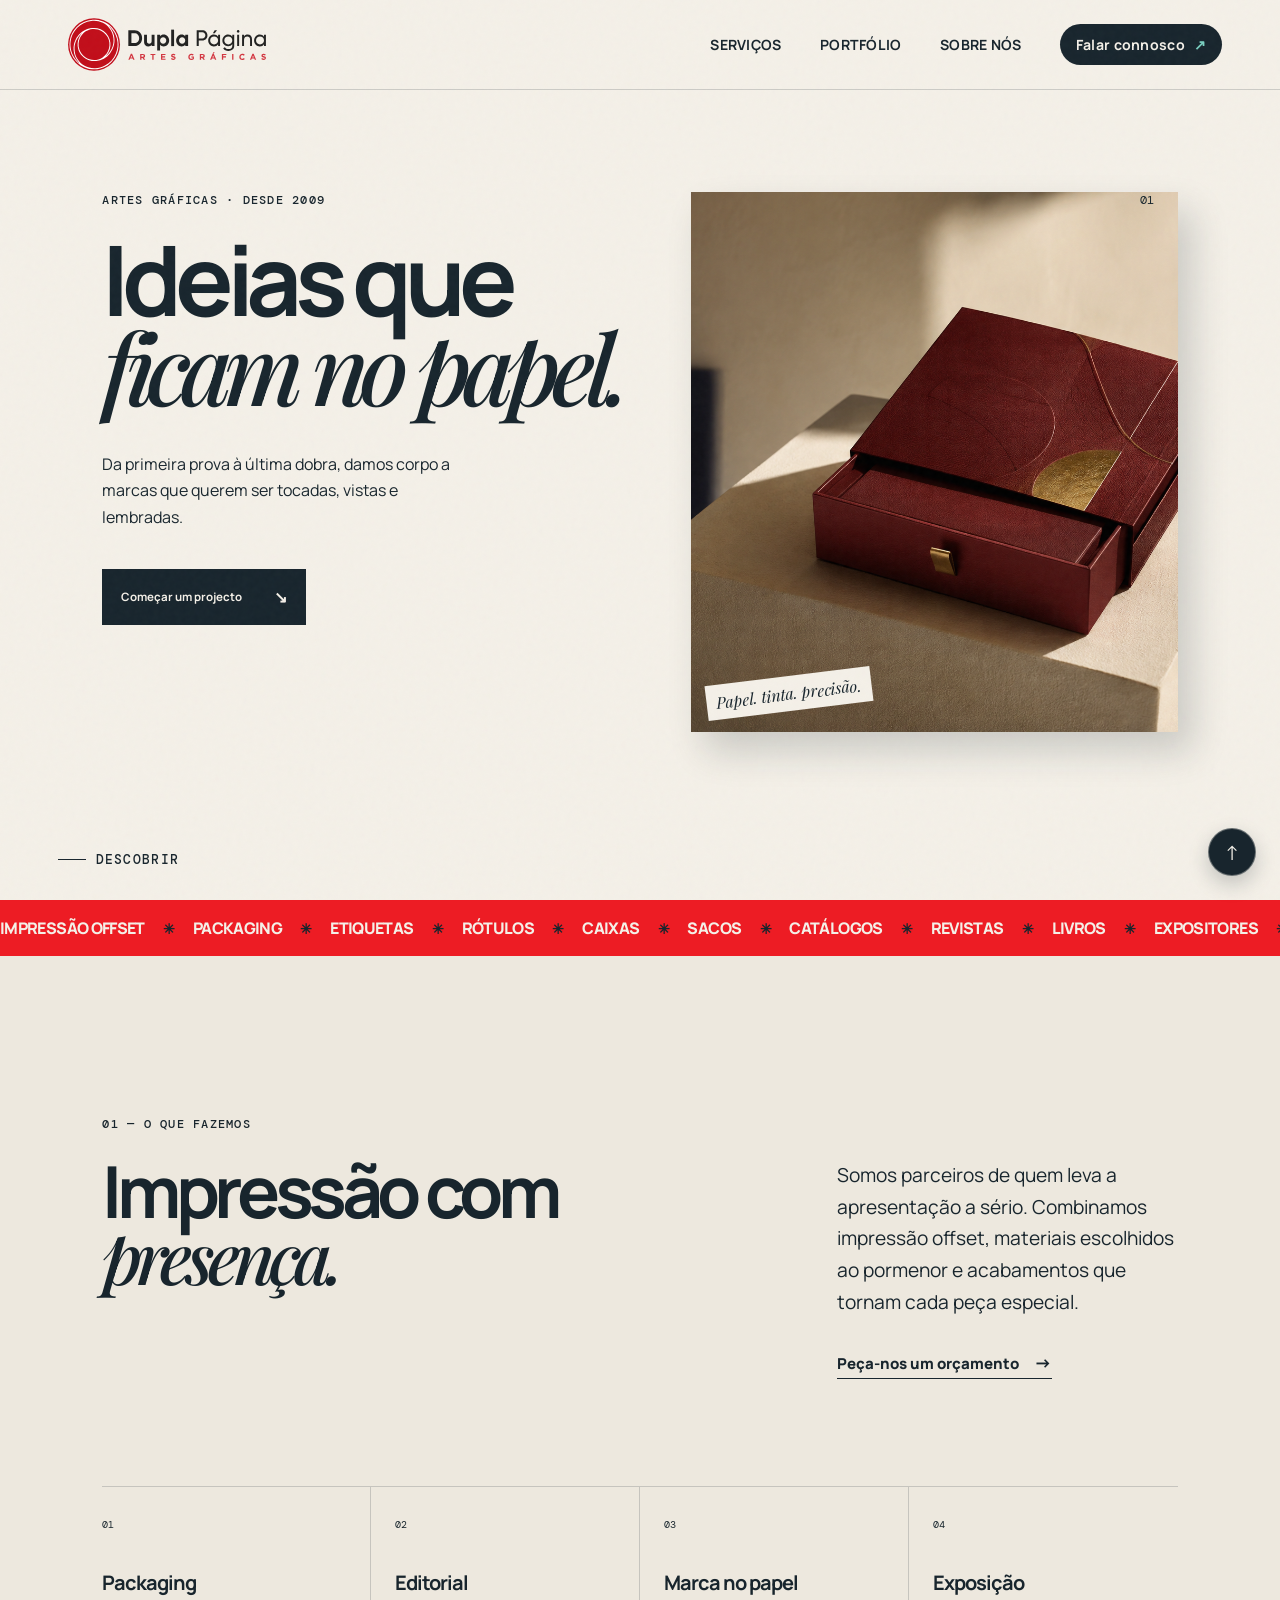
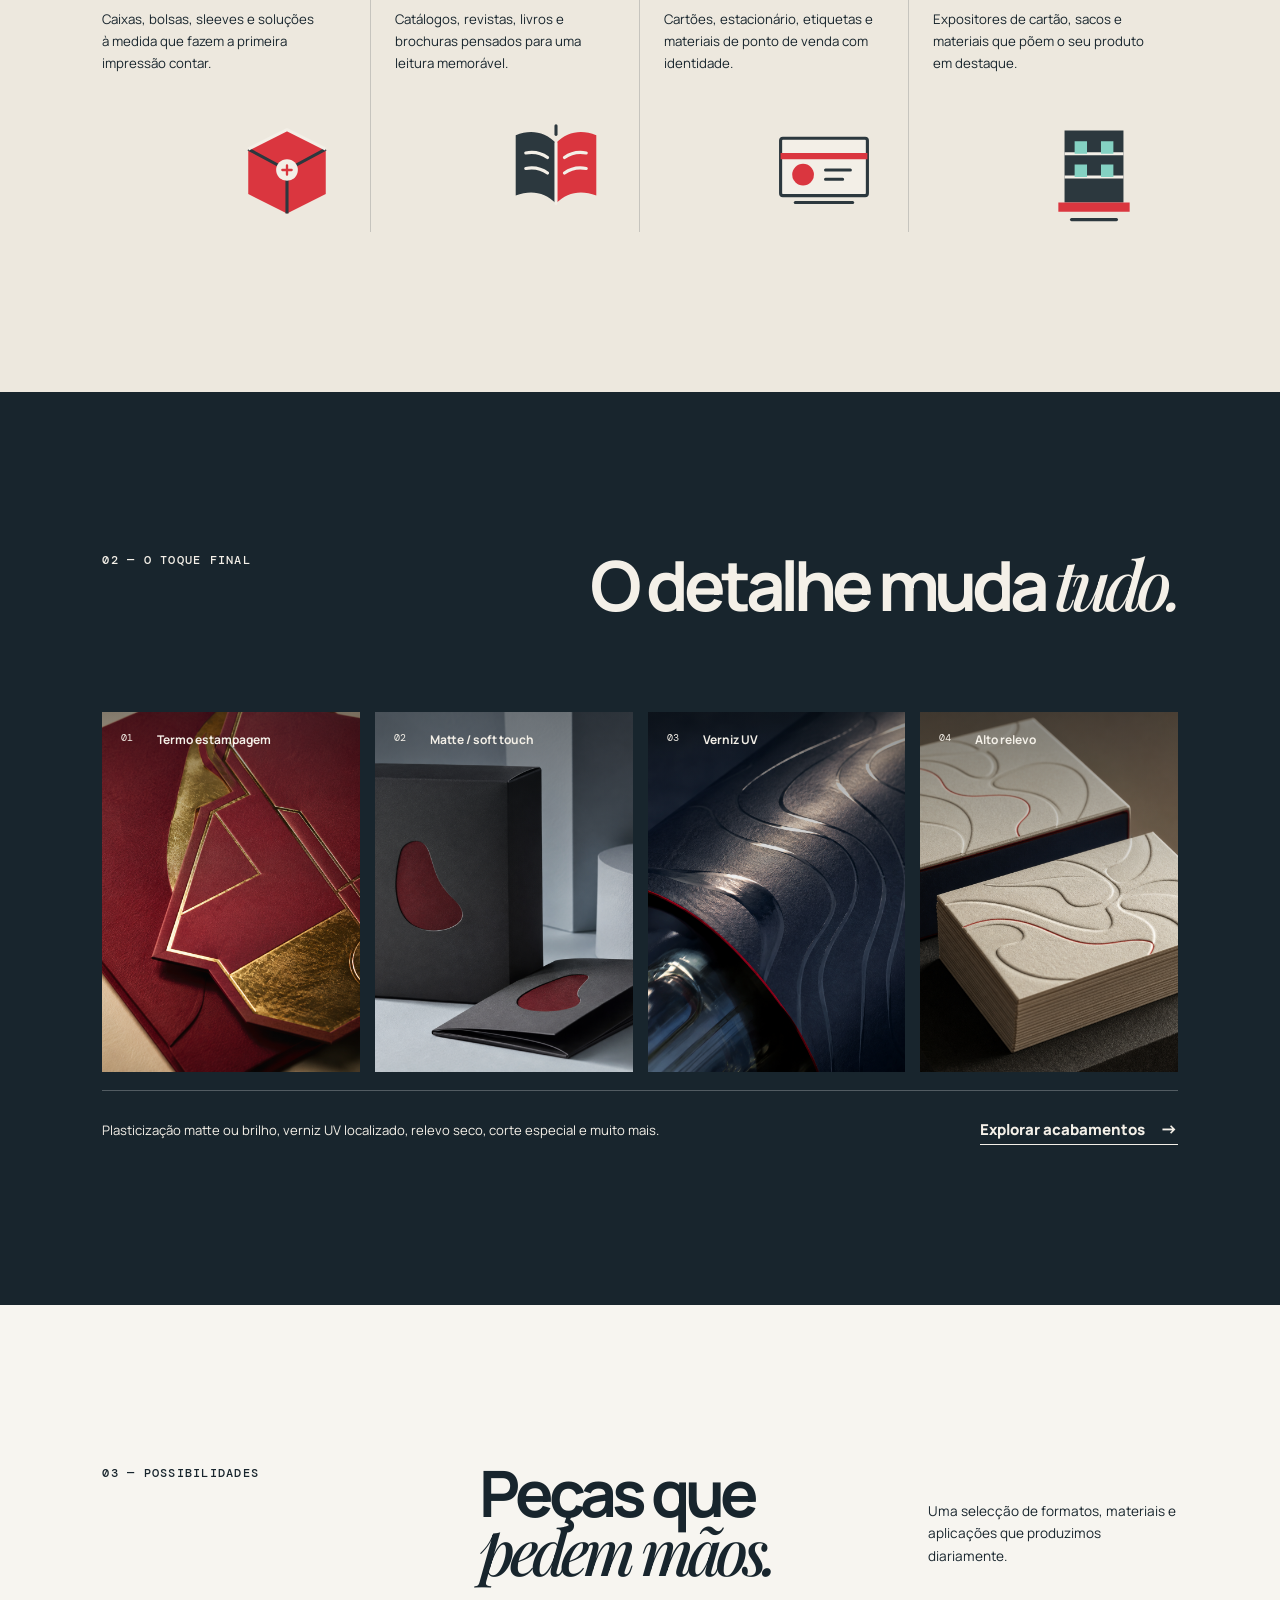
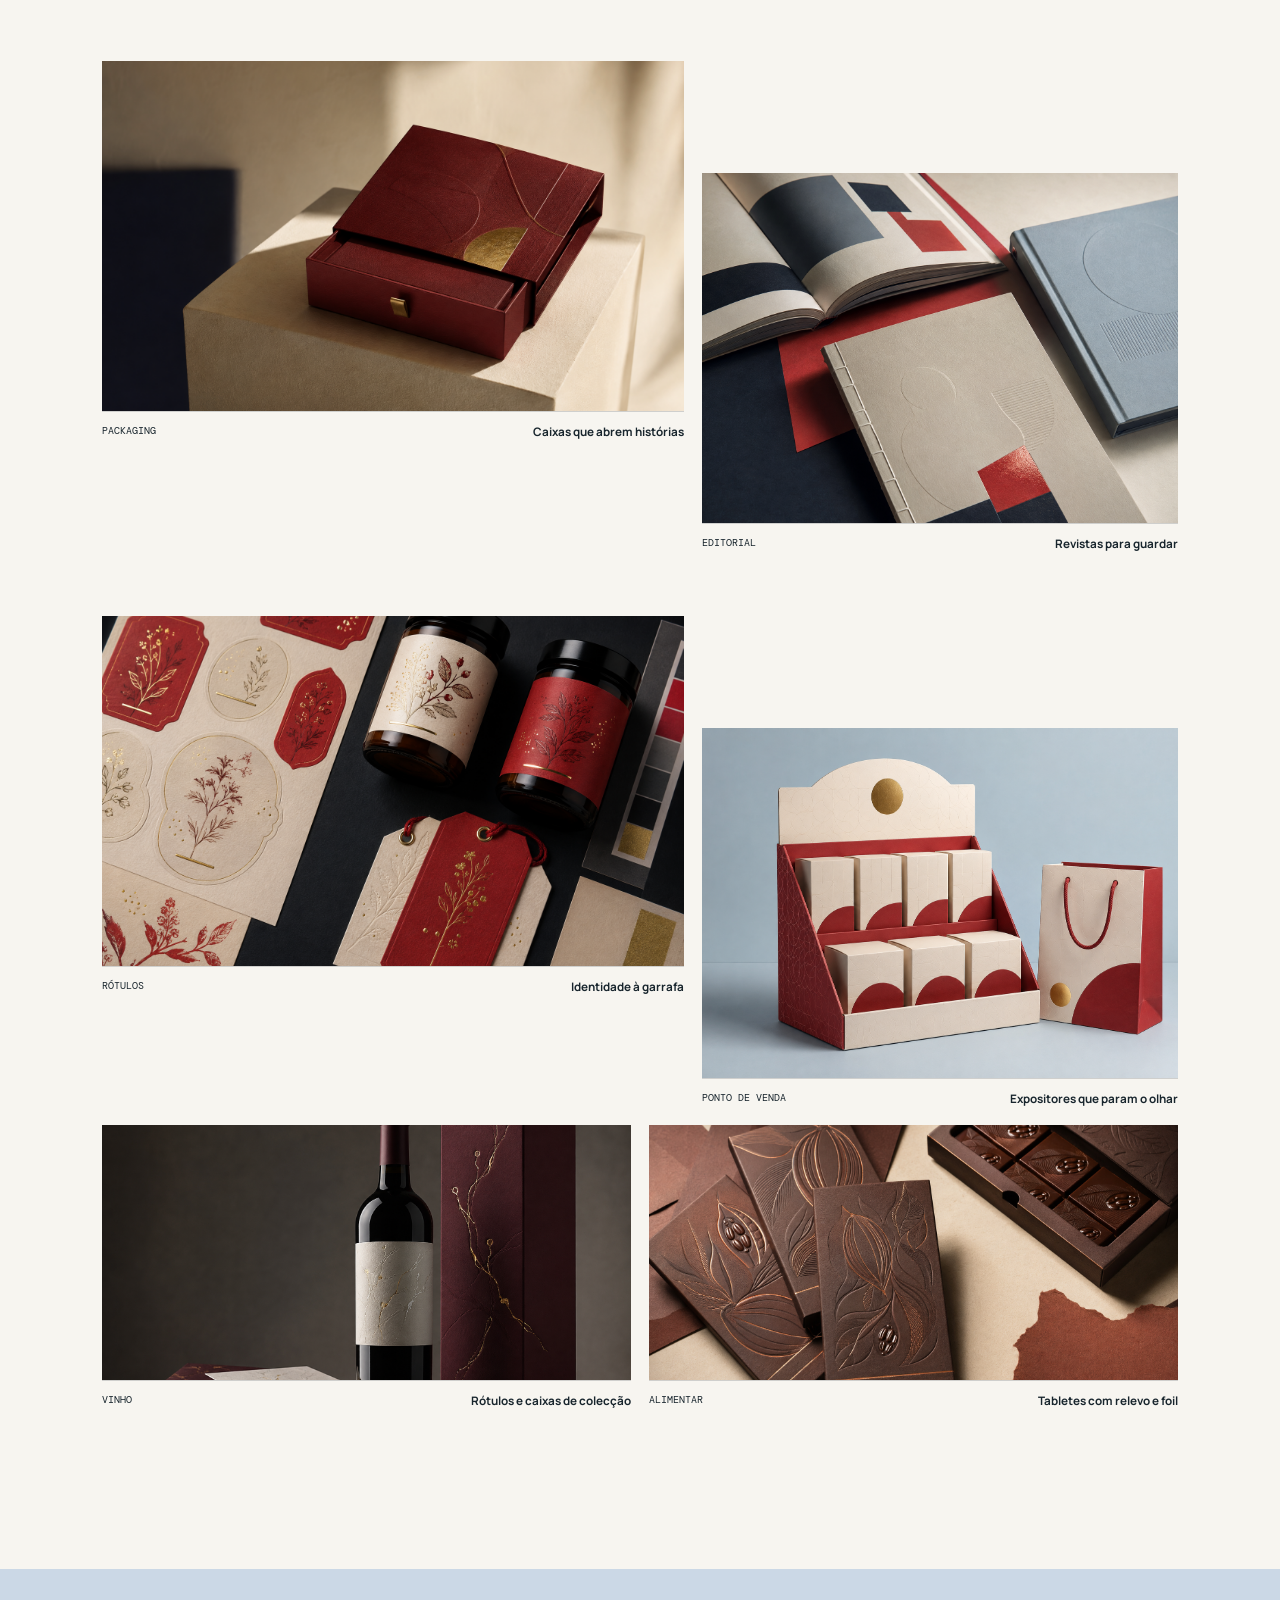
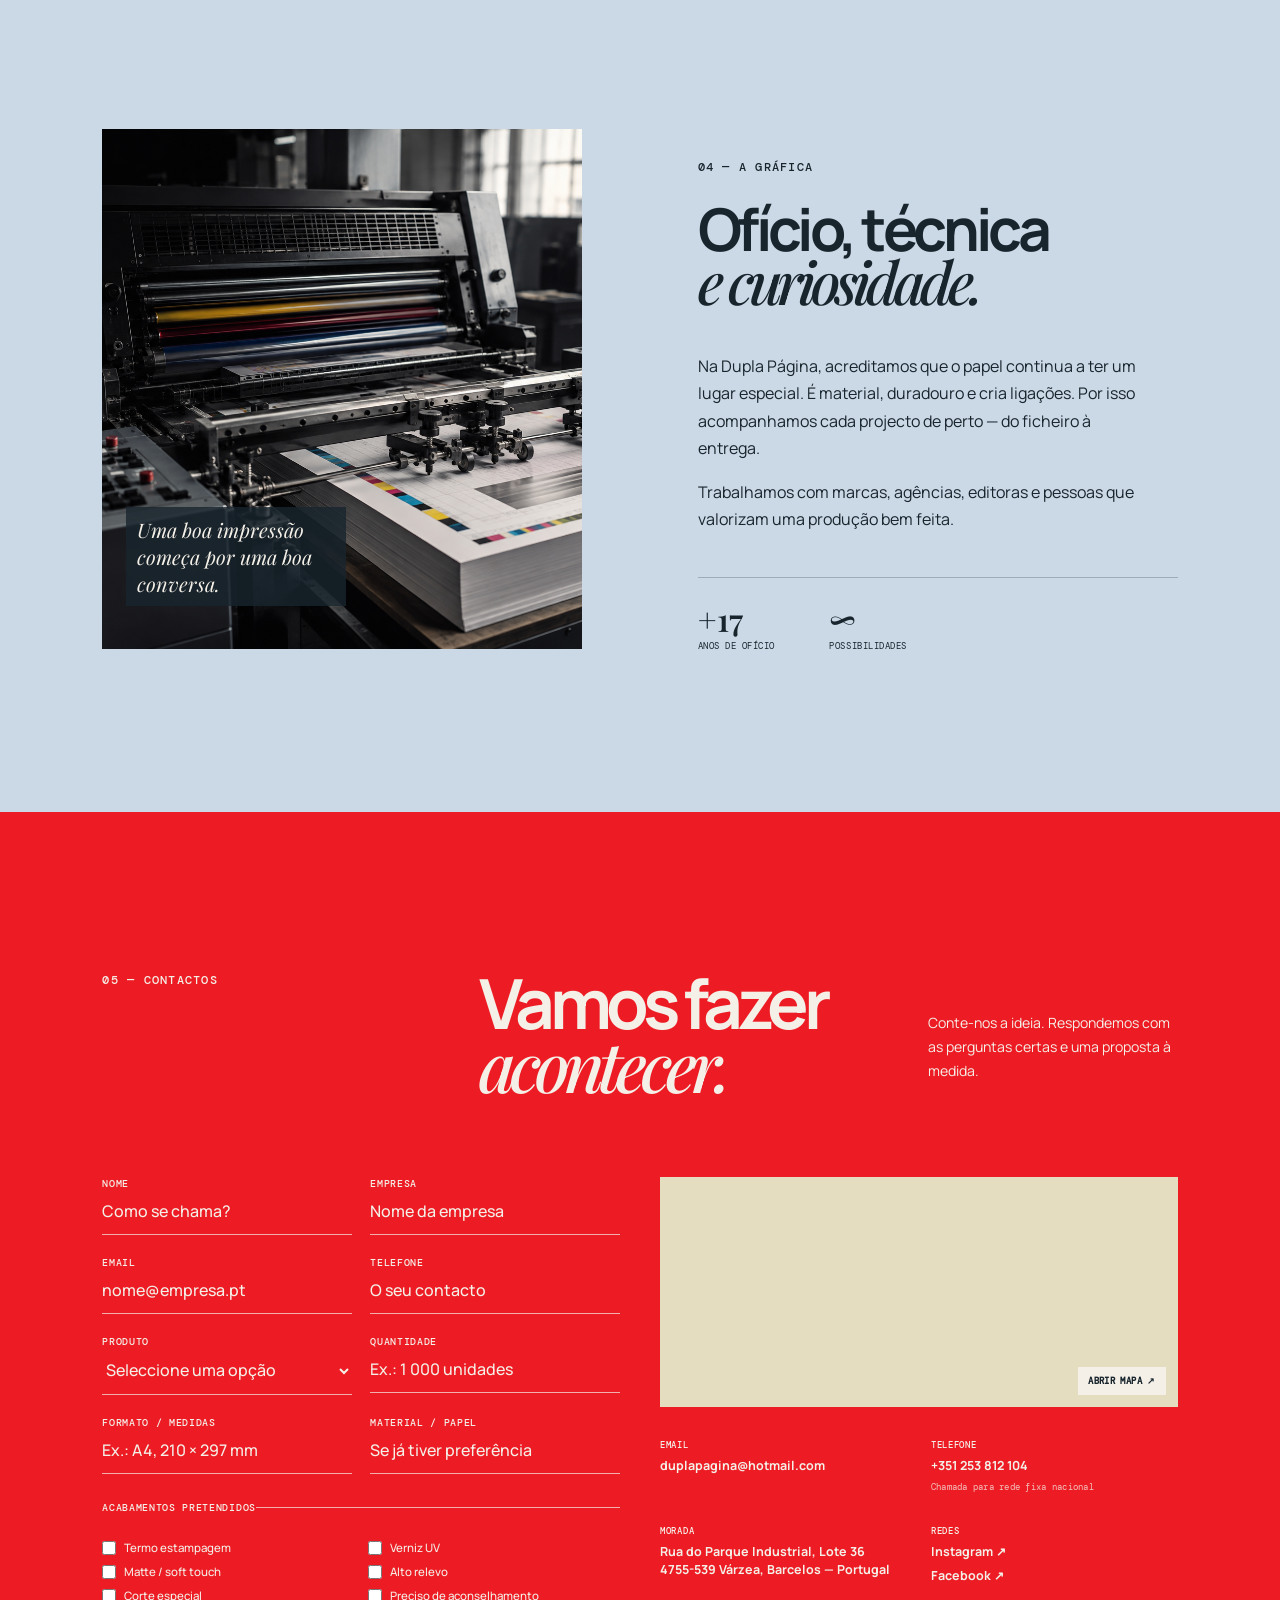
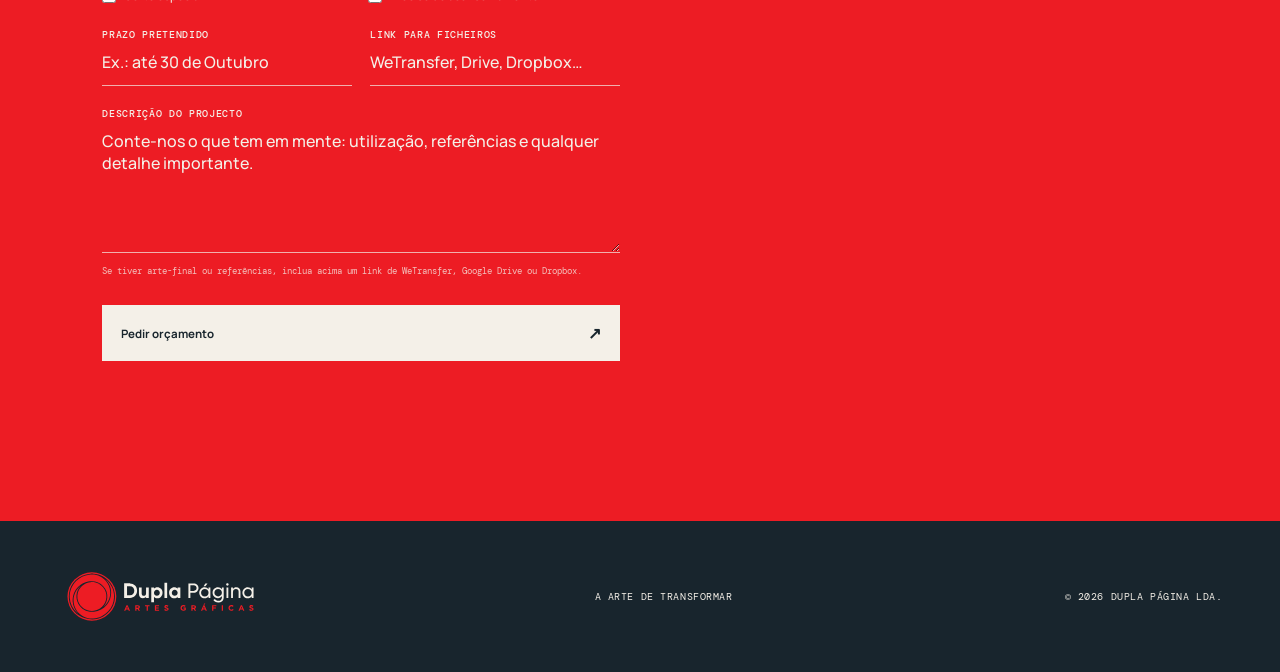
==== index.html @ 5d15d56e "Add files via upload" ====
<!doctype html>
<html lang="pt-PT">
  <head>
    <meta charset="UTF-8" />
    <meta name="viewport" content="width=device-width, initial-scale=1.0" />
    <meta name="description" content="Dupla Página — impressão offset, packaging e acabamentos premium." />
    <title>Dupla Página Lda. - Artes Gráficas</title>
    <link rel="icon" type="image/svg+xml" href="assets/favicon.svg" />
    <link rel="preconnect" href="https://fonts.googleapis.com" />
    <link rel="preconnect" href="https://fonts.gstatic.com" crossorigin />
    <link href="https://fonts.googleapis.com/css2?family=DM+Mono:wght@400;500&family=Manrope:wght@400;500;600;700;800&family=Playfair+Display:ital,wght@0,500;0,600;0,700;1,600&display=swap" rel="stylesheet" />
    <link rel="stylesheet" href="styles.css" />
    <style>
      /* Ajuste de identidade: vermelho substitui todos os apontamentos laranja. */
      :root { --orange: #ed1c24; --acid: #79cfc0; }
      .box-icon::before { background: #ef6b72; }
      .pack-art { background: #a8232c; }
      .pack-box::after { border-color: #b73740; }
      .magazine::after { background: #d93b43; }
      .map-grid { background: linear-gradient(33deg, transparent 46%, #c84148 47% 50%, transparent 51%), linear-gradient(117deg, transparent 48%, #9fac78 49% 53%, transparent 54%), repeating-linear-gradient(0deg, transparent 0 28px, rgba(44,83,79,.25) 29px 31px), repeating-linear-gradient(90deg, transparent 0 40px, rgba(44,83,79,.2) 41px 43px); }
      .nav a { font-size: .88rem; }
      .eyebrow { font-size: .78rem; }
      .scroll-prompt { font-size: .8rem; }
      .text-link { font-size: .94rem; }
      .marquee { color: var(--cream); }
      .marquee b { color: var(--ink); }
      .book-icon { box-shadow: -10px 7px #79cfc0; }
      .shelf { background: #79cfc0; border-color: #c3ece5; }
      .shelf::before, .shelf::after { background: #c3ece5; }
      .press-machine i { background: #79cfc0; }
      .about { background: #cbd8e6; }
      .service-icon { width: 124px; height: 124px; object-fit: contain; right: 8%; }
      .phone-note { font: 400 .54rem var(--mono); letter-spacing: .03em; opacity: .78; }
      .map-placeholder iframe { width: 100%; height: 100%; border: 0; filter: saturate(.72) contrast(.96); }
      .map-link { position: absolute; right: 12px; bottom: 12px; z-index: 2; padding: 8px 10px; background: var(--cream); color: var(--ink); font: 700 .57rem var(--mono); text-decoration: none; text-transform: uppercase; letter-spacing: .04em; }
      .hero-product-image { width: 100%; height: 100%; display: block; object-fit: cover; box-shadow: 14px 19px 34px rgba(24,37,45,.19); }
      .hero-art .hero-number, .hero-art .art-caption { z-index: 2; }
      .hero-art .art-caption { background: var(--cream); padding: 7px 10px; }
      .project-art .portfolio-photo { width: 100%; height: 100%; display: block; object-fit: cover; }
      .work-extra { display: grid; grid-template-columns: 1fr 1fr; gap: 18px; margin-top: 18px; }
      .work-extra-item { overflow: hidden; }
      .work-extra-item img { display: block; width: 100%; height: 255px; object-fit: cover; }
      .about-photo { display: block; width: 100%; height: 100%; object-fit: cover; }
      .about-image > p { z-index: 1; padding: 9px 11px; background: rgba(24,37,45,.8); }
      .form-row { display: grid; grid-template-columns: 1fr 1fr; gap: 18px; }
      .contact-form select { display: block; width: 100%; padding: 10px 0 12px; border: 0; border-bottom: 1px solid rgba(244,240,232,.7); border-radius: 0; background: transparent; color: var(--cream); font: 500 1rem var(--sans); outline: 0; }
      .contact-form select option { color: var(--ink); }
      .contact-form fieldset { margin: 7px 0 1.55rem; padding: 14px 0 0; border: 0; border-top: 1px solid rgba(244,240,232,.7); }
      .contact-form legend { padding: 0; font: 500 .6rem var(--mono); letter-spacing: .07em; text-transform: uppercase; }
      .finish-options { display: grid; grid-template-columns: 1fr 1fr; gap: 9px 14px; margin-top: 12px; }
      .finish-options label { display: flex; align-items: center; gap: 8px; margin: 0; color: var(--cream); font: 500 .72rem var(--sans); letter-spacing: 0; text-transform: none; cursor: pointer; }
      .finish-options input { width: 14px; height: 14px; margin: 0; accent-color: var(--cream); }
      .form-note { display: block; margin-top: -9px; color: rgba(244,240,232,.78); font: 400 .56rem var(--mono); line-height: 1.5; }
      .finish-showcase { grid-template-columns: repeat(4, 1fr); }
      .finish-photo { padding: 0; }
      .finish-photo::after { content: ''; position: absolute; inset: 0; background: linear-gradient(180deg, rgba(10,16,20,.48), transparent 52%); pointer-events: none; }
      .finish-photo img { display: block; width: 100%; height: 100%; object-fit: cover; }
      .finish-photo .finish-label { position: absolute; z-index: 1; top: 19px; left: 19px; color: var(--cream); }
      .back-to-top { position: fixed; right: 24px; bottom: 24px; z-index: 20; width: 48px; height: 48px; display: grid; place-items: center; background: var(--ink); color: var(--cream); border: 1px solid rgba(244,240,232,.35); border-radius: 50%; text-decoration: none; font: 400 1.25rem var(--sans); box-shadow: 0 8px 20px rgba(24,37,45,.22); transition: transform .2s ease, background .2s ease; }
      .back-to-top:hover { transform: translateY(-4px); background: var(--orange); }
      .official-logo { display: block; line-height: 0; }
      .official-logo img { display: block; width: 218px; height: auto; }
      .footer-logo { display: block; line-height: 0; }
      .footer-logo img { display: block; width: 205px; height: auto; }
      @media (max-width: 760px) { .official-logo img { width: 185px; } }
      @media (max-width: 760px) { .work-extra { grid-template-columns: 1fr; } .work-extra-item img { height: 235px; } }
      @media (max-width: 760px) { .finish-showcase { grid-template-columns: 1fr 1fr; } .finish-card { height: 245px; } }
      @media (max-width: 760px) { .form-row, .finish-options { grid-template-columns: 1fr; gap: 0; } }
      .contact { color: var(--cream); }
      .contact .eyebrow, .contact .contact-top > p:last-child, .contact-form label,
      .contact-form input, .contact-form textarea, .contact-form input::placeholder,
      .contact-form textarea::placeholder, .details-grid a, .details-grid p { color: var(--cream); }
      .contact-form input, .contact-form textarea { border-color: rgba(244,240,232,.7); }
      .button-light { background: var(--cream); color: var(--ink); }
      .map-placeholder { color: var(--ink); }
    </style>
  </head>
  <body>
    <div class="page-noise" aria-hidden="true"></div>
    <header class="site-header" id="topo">
      <a class="official-logo" href="#topo" aria-label="Dupla Página, início">
        <img src="assets/dupla-pagina-logo.svg" alt="Dupla Página — Artes Gráficas" />
      </a>
      <button class="menu-toggle" aria-label="Abrir menu" aria-expanded="false"><span></span><span></span></button>
      <nav class="nav" aria-label="Navegação principal">
        <a href="#servicos">SERVIÇOS</a>
        <a href="#trabalhos">PORTFÓLIO</a>
        <a href="#sobre">SOBRE NÓS</a>
        <a href="#contactos" class="nav-contact">Falar connosco <span>↗</span></a>
      </nav>
    </header>

    <main>
      <section class="hero">
        <div class="hero-copy reveal">
          <p class="eyebrow">Artes gráficas · desde 2009</p>
          <h1>Ideias que<br /><em>ficam no papel.</em></h1>
          <p class="hero-text">Da primeira prova à última dobra, damos corpo a marcas que querem ser tocadas, vistas e lembradas.</p>
          <a href="#contactos" class="button button-dark">Começar um projecto <span>↘</span></a>
        </div>
        <div class="hero-art reveal">
          <div class="hero-number">01</div>
          <img class="hero-product-image" src="assets/portfolio-premium-box.png" alt="Caixa premium com estampagem dourada" />
          <p class="art-caption">Papel. tinta. precisão.</p>
        </div>
        <a href="#servicos" class="scroll-prompt"><span></span>Descobrir</a>
      </section>

      <section class="marquee" aria-label="Serviços principais">
        <div class="marquee-inner">IMPRESSÃO OFFSET <b>✳</b> PACKAGING <b>✳</b> ETIQUETAS <b>✳</b> RÓTULOS <b>✳</b> CAIXAS <b>✳</b> SACOS <b>✳</b> CATÁLOGOS <b>✳</b> REVISTAS <b>✳</b> LIVROS <b>✳</b> EXPOSITORES <b>✳</b> CARTÕES <b>✳</b> TERMO ESTAMPAGEM <b>✳</b> VERNIZ UV <b>✳</b> ALTO RELEVO <b>✳</b> IMPRESSÃO OFFSET <b>✳</b> PACKAGING <b>✳</b> ETIQUETAS <b>✳</b> RÓTULOS <b>✳</b> CAIXAS <b>✳</b> SACOS <b>✳</b> CATÁLOGOS <b>✳</b> REVISTAS <b>✳</b> LIVROS <b>✳</b> EXPOSITORES <b>✳</b> CARTÕES <b>✳</b> TERMO ESTAMPAGEM <b>✳</b> VERNIZ UV <b>✳</b> ALTO RELEVO <b>✳</b></div>
      </section>

      <section class="intro section-pad" id="servicos">
        <p class="eyebrow reveal">01 — O que fazemos</p>
        <div class="intro-grid">
          <h2 class="reveal">Impressão com<br /><em>presença.</em></h2>
          <div class="intro-text reveal">
            <p>Somos parceiros de quem leva a apresentação a sério. Combinamos impressão offset, materiais escolhidos ao pormenor e acabamentos que tornam cada peça especial.</p>
            <a href="#contactos" class="text-link">Peça-nos um orçamento <span>→</span></a>
          </div>
        </div>
        <div class="service-list">
          <article class="service-card reveal"><span>01</span><h3>Packaging</h3><p>Caixas, bolsas, sleeves e soluções à medida que fazem a primeira impressão contar.</p><img class="service-icon" src="assets/packaging.svg" alt="Ícone de caixa de packaging" /></article>
          <article class="service-card reveal"><span>02</span><h3>Editorial</h3><p>Catálogos, revistas, livros e brochuras pensados para uma leitura memorável.</p><img class="service-icon" src="assets/editorial.svg" alt="Ícone de publicação editorial" /></article>
          <article class="service-card reveal"><span>03</span><h3>Marca no papel</h3><p>Cartões, estacionário, etiquetas e materiais de ponto de venda com identidade.</p><img class="service-icon" src="assets/marca-no-papel.svg" alt="Ícone de cartão de marca" /></article>
          <article class="service-card reveal"><span>04</span><h3>Exposição</h3><p>Expositores de cartão, sacos e materiais que põem o seu produto em destaque.</p><img class="service-icon" src="assets/exposicao.svg" alt="Ícone de expositor" /></article>
        </div>
      </section>

      <section class="finishes section-pad">
        <div class="finishes-title reveal"><p class="eyebrow">02 — O toque final</p><h2>O detalhe muda <em>tudo.</em></h2></div>
        <div class="finish-showcase">
          <div class="finish-card finish-photo reveal"><img src="assets/finish-gold-foil.png" alt="Termo estampagem dourada em cartão premium" /><div class="finish-label"><span>01</span><b>Termo estampagem</b></div></div>
          <div class="finish-card finish-photo reveal"><img src="assets/finish-soft-touch.png" alt="Plasticização matte soft touch em embalagem premium" /><div class="finish-label"><span>02</span><b>Matte / soft touch</b></div></div>
          <div class="finish-card finish-photo reveal"><img src="assets/finish-spot-uv.png" alt="Verniz UV localizado em embalagem premium" /><div class="finish-label"><span>03</span><b>Verniz UV</b></div></div>
          <div class="finish-card finish-photo reveal"><img src="assets/finish-high-emboss.png" alt="Alto relevo em cartões de papel premium" /><div class="finish-label"><span>04</span><b>Alto relevo</b></div></div>
        </div>
        <div class="finish-footer reveal"><p>Plasticização matte ou brilho, verniz UV localizado, relevo seco, corte especial e muito mais.</p><a href="#contactos" class="text-link">Explorar acabamentos <span>→</span></a></div>
      </section>

      <section class="work section-pad" id="trabalhos">
        <div class="work-heading reveal"><p class="eyebrow">03 — Possibilidades</p><h2>Peças que<br /><em>pedem mãos.</em></h2><p>Uma selecção de formatos, materiais e aplicações que produzimos diariamente.</p></div>
        <div class="work-grid">
          <article class="work-item item-packaging reveal"><div class="project-art"><img class="portfolio-photo" src="assets/portfolio-premium-box.png" alt="Caixa premium com relevo e ouro" /></div><div class="work-meta"><span>Packaging</span><b>Caixas que abrem histórias</b></div></article>
          <article class="work-item item-editorial reveal"><div class="project-art"><img class="portfolio-photo" src="assets/portfolio-editorial.png" alt="Revistas e livros de produção premium" /></div><div class="work-meta"><span>Editorial</span><b>Revistas para guardar</b></div></article>
          <article class="work-item item-labels reveal"><div class="project-art"><img class="portfolio-photo" src="assets/portfolio-labels.png" alt="Etiquetas premium com verniz UV" /></div><div class="work-meta"><span>Rótulos</span><b>Identidade à garrafa</b></div></article>
          <article class="work-item item-display reveal"><div class="project-art"><img class="portfolio-photo" src="assets/portfolio-display.png" alt="Expositor de cartão e saco impresso" /></div><div class="work-meta"><span>Ponto de venda</span><b>Expositores que param o olhar</b></div></article>
        </div>
        <div class="work-extra">
          <article class="work-extra-item reveal"><img src="assets/portfolio-wine.png" alt="Garrafa de vinho com rótulo e caixa premium" /><div class="work-meta"><span>Vinho</span><b>Rótulos e caixas de colecção</b></div></article>
          <article class="work-extra-item reveal"><img src="assets/portfolio-chocolate.png" alt="Tabletes de chocolate com relevo de cacau" /><div class="work-meta"><span>Alimentar</span><b>Tabletes com relevo e foil</b></div></article>
        </div>
      </section>

      <section class="about section-pad" id="sobre">
        <div class="about-image reveal"><img class="about-photo" src="assets/about-offset-press.png" alt="Máquina de impressão offset com folhas em produção" /><p>Uma boa impressão começa por uma boa conversa.</p></div>
        <div class="about-copy reveal"><p class="eyebrow">04 — A gráfica</p><h2>Ofício, técnica<br /><em>e curiosidade.</em></h2><p>Na Dupla Página, acreditamos que o papel continua a ter um lugar especial. É material, duradouro e cria ligações. Por isso acompanhamos cada projecto de perto — do ficheiro à entrega.</p><p>Trabalhamos com marcas, agências, editoras e pessoas que valorizam uma produção bem feita.</p><div class="stats"><div><b>+17</b><span>anos de ofício</span></div><div><b>∞</b><span>possibilidades</span></div></div></div>
      </section>

      <section class="contact section-pad" id="contactos">
        <div class="contact-top reveal"><p class="eyebrow">05 — Contactos</p><h2>Vamos fazer<br /><em>acontecer.</em></h2><p>Conte-nos a ideia. Respondemos com as perguntas certas e uma proposta à medida.</p></div>
        <div class="contact-grid">
          <form class="contact-form reveal" action="https://formsubmit.co/duplapagina@hotmail.com" method="POST">
            <input type="hidden" name="_subject" value="Novo contacto do website — Dupla Página" />
            <input type="hidden" name="_template" value="table" />
            <input type="hidden" name="_captcha" value="false" />
            <input type="hidden" name="_next" value="https://www.duplapagina.pt/obrigado.html" />
            <div class="form-row"><label>Nome<input required name="nome" type="text" placeholder="Como se chama?" /></label><label>Empresa<input name="empresa" type="text" placeholder="Nome da empresa" /></label></div>
            <div class="form-row"><label>Email<input required name="email" type="email" placeholder="nome@empresa.pt" /></label><label>Telefone<input name="telefone" type="tel" placeholder="O seu contacto" /></label></div>
            <div class="form-row"><label>Produto<select required name="tipo_de_produto"><option value="" selected disabled>Seleccione uma opção</option><option>Packaging / caixas</option><option>Rótulos e etiquetas</option><option>Revistas, livros ou catálogos</option><option>Cartões e estacionário</option><option>Expositores e ponto de venda</option><option>Sacos e outros</option></select></label><label>Quantidade<input name="quantidade" type="text" placeholder="Ex.: 1 000 unidades" /></label></div>
            <div class="form-row"><label>Formato / medidas<input name="formato" type="text" placeholder="Ex.: A4, 210 × 297 mm" /></label><label>Material / papel<input name="material" type="text" placeholder="Se já tiver preferência" /></label></div>
            <fieldset><legend>Acabamentos pretendidos</legend><div class="finish-options"><label><input name="acabamentos[]" type="checkbox" value="Termo estampagem" />Termo estampagem</label><label><input name="acabamentos[]" type="checkbox" value="Verniz UV" />Verniz UV</label><label><input name="acabamentos[]" type="checkbox" value="Matte / soft touch" />Matte / soft touch</label><label><input name="acabamentos[]" type="checkbox" value="Alto relevo" />Alto relevo</label><label><input name="acabamentos[]" type="checkbox" value="Corte especial" />Corte especial</label><label><input name="acabamentos[]" type="checkbox" value="Preciso de aconselhamento" />Preciso de aconselhamento</label></div></fieldset>
            <div class="form-row"><label>Prazo pretendido<input name="prazo" type="text" placeholder="Ex.: até 30 de Outubro" /></label><label>Link para ficheiros<input name="link_ficheiros" type="url" placeholder="WeTransfer, Drive, Dropbox…" /></label></div>
            <label>Descrição do projecto<textarea required name="mensagem" rows="5" placeholder="Conte-nos o que tem em mente: utilização, referências e qualquer detalhe importante."></textarea></label><small class="form-note">Se tiver arte-final ou referências, inclua acima um link de WeTransfer, Google Drive ou Dropbox.</small>
            <button class="button button-light" type="submit">Pedir orçamento <span>↗</span></button>
          </form>
          <div class="contact-details reveal">
            <div class="map-placeholder"><iframe title="Mapa da Dupla Página" src="https://www.google.com/maps?q=Rua%20do%20Parque%20Industrial%2C%20Lote%2036%2C%204755-539%20V%C3%A1rzea%2C%20Barcelos%2C%20Portugal&amp;output=embed" loading="lazy"></iframe><a class="map-link" href="https://www.google.com/maps/search/?api=1&amp;query=Rua%20do%20Parque%20Industrial%2C%20Lote%2036%2C%204755-539%20V%C3%A1rzea%2C%20Barcelos%2C%20Portugal" target="_blank" rel="noopener">Abrir mapa ↗</a></div>
            <div class="details-grid"><div><span>Email</span><a href="mailto:duplapagina@hotmail.com">duplapagina@hotmail.com</a></div><div><span>Telefone</span><a href="tel:+351253812104">+351 253 812 104</a><small class="phone-note">Chamada para rede fixa nacional</small></div><div><span>Morada</span><p>Rua do Parque Industrial, Lote 36<br />4755-539 Várzea, Barcelos — Portugal</p></div><div><span>Redes</span><a href="https://instagram.com/duplapagina" target="_blank" rel="noopener" aria-label="Instagram da Dupla Página">Instagram ↗</a><a href="https://facebook.com/duplapagina" target="_blank" rel="noopener" aria-label="Facebook da Dupla Página">Facebook ↗</a></div></div>
          </div>
        </div>
      </section>
    </main>
    <a class="back-to-top" href="#topo" aria-label="Voltar ao topo" title="Voltar ao topo">↑</a>
    <footer><a class="footer-logo" href="#topo" aria-label="Dupla Página, início"><img src="assets/dupla-pagina-logo-footer.svg" alt="Dupla Página — Artes Gráficas" /></a><p>A Arte de transformar</p><span>© <span id="year"></span> Dupla Página Lda.</span></footer>
    <script src="script.js"></script>
  </body>
</html>
---- styles.css ----
:root{--ink:#18252d;--cream:#f4f0e8;--paper:#ede8de;--orange:#f26b43;--acid:#d9ee53;--line:rgba(24,37,45,.18);--mono:'DM Mono',monospace;--sans:'Manrope',sans-serif;--serif:'Playfair Display',serif}*{box-sizing:border-box}html{scroll-behavior:smooth}body{margin:0;background:var(--cream);color:var(--ink);font-family:var(--sans);overflow-x:hidden}.page-noise{position:fixed;inset:0;pointer-events:none;z-index:10;opacity:.1;background-image:url("data:image/svg+xml,%3Csvg viewBox='0 0 180 180' xmlns='http://www.w3.org/2000/svg'%3E%3Cfilter id='n'%3E%3CfeTurbulence type='fractalNoise' baseFrequency='.9' numOctaves='4' stitchTiles='stitch'/%3E%3C/filter%3E%3Crect width='100%25' height='100%25' filter='url(%23n)' opacity='.28'/%3E%3C/svg%3E")}.site-header{height:90px;display:flex;align-items:center;justify-content:space-between;padding:0 4.5vw;border-bottom:1px solid var(--line);position:relative;z-index:5}.wordmark{display:inline-flex;flex-direction:column;text-decoration:none;color:var(--ink);font-size:1.28rem;font-weight:800;letter-spacing:-.11em;line-height:.67;position:relative}.wordmark i{background:var(--orange);height:5px;width:27px;display:block;margin-top:7px}.nav{display:flex;align-items:center;gap:2.4rem}.nav a{font-size:.74rem;letter-spacing:.02em;text-decoration:none;color:var(--ink);font-weight:700}.nav .nav-contact{padding:11px 16px;background:var(--ink);color:var(--cream);border-radius:999px}.nav-contact span{color:var(--acid);margin-left:6px}.menu-toggle{display:none}.hero{min-height:calc(100vh - 90px);padding:8vw 8vw 4vw;display:grid;grid-template-columns:1fr 1fr;position:relative;overflow:hidden}.eyebrow{font:500 .63rem var(--mono);letter-spacing:.1em;text-transform:uppercase;margin:0 0 1.75rem}.hero h1,.intro h2,.finishes h2,.work h2,.about h2,.contact h2{font-size:clamp(3.6rem,7.6vw,8rem);line-height:.89;letter-spacing:-.075em;margin:0;font-weight:700}.hero h1 em,h2 em{font-family:var(--serif);font-weight:500;letter-spacing:-.09em}.hero-text{max-width:360px;font-size:1rem;line-height:1.65;margin:2.4rem 0}.button{display:inline-flex;gap:2rem;align-items:center;border:0;border-radius:0;padding:17px 19px;font:700 .72rem var(--sans);text-decoration:none;cursor:pointer}.button span{font-size:1rem}.button-dark{background:var(--ink);color:var(--cream)}.button-light{background:var(--acid);color:var(--ink);margin-top:1.7rem;width:100%;justify-content:space-between}.hero-art{height:540px;position:relative;margin-left:4vw}.hero-number{position:absolute;top:0;right:1.5rem;font:400 .75rem var(--mono)}.paper{position:absolute;box-shadow:10px 15px 25px rgba(24,37,45,.12)}.paper-back{background:#d5a986;width:260px;height:380px;transform:rotate(20deg);right:13%;top:13%}.paper-main{background:#26434e;width:300px;height:420px;right:20%;top:5%;transform:rotate(-8deg);color:#f8f3e6;padding:25px 27px;overflow:hidden}.paper-main:after{content:'';position:absolute;width:190px;height:190px;border-radius:50%;border:1px solid rgba(255,255,255,.3);right:-55px;bottom:-70px}.paper-main p{font:400 .58rem var(--mono);letter-spacing:.12em}.paper-main strong{font-size:3.2rem;line-height:.81;letter-spacing:-.1em;position:absolute;bottom:28px;z-index:1}.foil-stamp{font:500 12rem var(--serif);color:#d7b453;line-height:.65;position:absolute;right:18px;top:37px;text-shadow:3px 2px 0 #8e6d22}.paper-card{background:#f9f5e9;width:230px;height:135px;bottom:3%;right:0;z-index:2;padding:18px;display:flex;flex-direction:column;justify-content:space-between;transform:rotate(8deg)}.paper-card span{font:800 2rem var(--sans);letter-spacing:-.15em}.paper-card b{font:400 .5rem var(--mono);letter-spacing:.05em}.art-caption{position:absolute;bottom:1%;left:3%;font:italic 1rem var(--serif);transform:rotate(-7deg)}.scroll-prompt{position:absolute;bottom:2rem;left:4.5vw;color:var(--ink);font:500 .62rem var(--mono);text-transform:uppercase;letter-spacing:.1em;text-decoration:none;display:flex;align-items:center;gap:10px}.scroll-prompt span{width:28px;height:1px;background:var(--ink)}.marquee{background:var(--orange);padding:17px 0;overflow:hidden;white-space:nowrap}.marquee-inner{font-size:1rem;font-weight:800;letter-spacing:-.04em;animation:move 26s linear infinite}.marquee b{font-size:.9em;padding:0 1rem;color:#fbe1cd}@keyframes move{to{transform:translateX(-50%)}}.section-pad{padding:10rem 8vw}.intro{background:var(--paper)}.intro-grid{display:grid;grid-template-columns:1.3fr .7fr;gap:8vw}.intro h2{font-size:clamp(3rem,5.6vw,6.2rem)}.intro-text{align-self:end}.intro-text p{font-size:1.2rem;line-height:1.65;margin:0 0 2rem}.text-link{color:var(--ink);font-weight:800;font-size:.78rem;text-decoration:none;border-bottom:1px solid var(--ink);padding-bottom:4px}.text-link span{font-size:1.1rem;margin-left:12px}.service-list{margin-top:7rem;border-top:1px solid var(--line);display:grid;grid-template-columns:repeat(4,1fr)}.service-card{padding:1.5rem 1.5rem 0 0;min-height:345px;border-right:1px solid var(--line);position:relative}.service-card+ .service-card{padding-left:1.5rem}.service-card:last-child{border:0}.service-card>span,.finish-label span{font:400 .64rem var(--mono)}.service-card h3{font-size:1.25rem;letter-spacing:-.05em;margin:2.2rem 0 .7rem}.service-card p{font-size:.83rem;line-height:1.65;max-width:220px}.service-icon{position:absolute;bottom:0;right:13%;opacity:.9}.box-icon{width:105px;height:85px;background:var(--orange);transform:skewY(-15deg)}.box-icon:before{content:'';width:100%;height:30px;position:absolute;background:#ff9370;top:-28px;transform:skewX(45deg);transform-origin:bottom}.book-icon{width:95px;height:120px;background:#2c5552;box-shadow:-10px 7px #d4e85f;transform:rotate(-10deg)}.book-icon:after{content:'—';font-size:5rem;color:var(--cream);position:absolute;top:8px;left:26px}.card-icon{width:120px;height:70px;background:#f7f1e7;border:1px solid var(--ink);transform:rotate(-13deg)}.card-icon:before{content:'DP';font:bold 2rem var(--sans);position:absolute;top:17px;left:20px;letter-spacing:-.2em}.display-icon{width:100px;height:135px;border:8px solid var(--orange);border-bottom:22px solid var(--orange)}.display-icon:before{content:'';position:absolute;background:var(--orange);width:125px;height:10px;top:34px;left:-20px}.finishes{background:var(--ink);color:var(--cream)}.finishes-title{display:flex;align-items:flex-start;justify-content:space-between}.finishes h2{font-size:clamp(3rem,5.4vw,5.8rem);max-width:600px}.finish-showcase{display:grid;grid-template-columns:1.15fr 1fr 1fr;gap:15px;margin-top:6rem}.finish-card{height:360px;padding:20px;position:relative;overflow:hidden}.foil{background:#e4c16e;color:#17252c;background-image:linear-gradient(125deg,#d49f3d,#f7d984 35%,#b68127 61%,#e5c367)}.velvet{background:#652d42}.gloss{background:#bed3cb}.finish-label{display:flex;gap:1.5rem;position:relative;z-index:2;font-size:.75rem}.gold-mark{font:italic 8.8rem var(--serif);position:absolute;bottom:-2.4rem;left:1.7rem;letter-spacing:-.15em;color:#f2db9b;text-shadow:2px 2px 0 #9e701d}.velvet-type{font:600 3.4rem/ .88 var(--sans);letter-spacing:-.1em;position:absolute;bottom:25px;left:25px;color:#df9aae;filter:drop-shadow(5px 7px 7px #371422)}.gloss-orb{width:250px;height:250px;position:absolute;right:-37px;bottom:-47px;border-radius:50%;background:radial-gradient(circle at 36% 27%,#fff 0 2%,#c3f0e4 5%,#3b5b66 49%,#15262c 80%);box-shadow:-10px -8px 30px #f1f3bd inset}.finish-footer{display:flex;justify-content:space-between;gap:20px;align-items:center;border-top:1px solid rgba(255,255,255,.25);padding-top:25px;margin-top:18px}.finish-footer p{font-size:.82rem;margin:0}.finish-footer .text-link{color:var(--cream);border-color:var(--cream);white-space:nowrap}.work{background:#f7f5f0}.work-heading{display:grid;grid-template-columns:1fr 1.2fr .7fr;gap:20px}.work h2{font-size:clamp(3rem,5vw,5.2rem)}.work-heading>p:last-child{align-self:end;font-size:.85rem;line-height:1.65}.work-grid{margin-top:5rem;display:grid;grid-template-columns:1.1fr .9fr;gap:4rem 18px}.work-item:nth-child(even){margin-top:7rem}.project-art{height:350px;position:relative;overflow:hidden}.pack-art{background:#bf6b4a}.pack-box{position:absolute;background:#e8d8bc;color:#222;left:30%;top:13%;width:200px;height:255px;transform:rotate(-9deg);padding:22px;box-shadow:13px 16px 22px #74402f}.pack-box:after{content:'';position:absolute;inset:12px;border:1px solid #c2764e}.pack-box b{font-size:2.4rem;letter-spacing:-.11em;position:relative;z-index:2}.pack-box span{font:400 .58rem var(--mono);position:absolute;bottom:25px;left:25px}.pack-label{position:absolute;bottom:18px;left:20px;font:italic 1rem var(--serif);color:#f6ebd8}.editorial-art{background:#d8e5d5}.magazine{background:#f6f1e4;width:225px;height:290px;position:absolute;top:35px;left:30%;transform:rotate(7deg);padding:18px;color:#1d4543;box-shadow:10px 12px 20px #90a497}.magazine:after{content:'';background:#e67650;width:90px;height:155px;border-radius:50% 50% 0 0;position:absolute;bottom:0;right:20px}.magazine p{font-weight:800;margin:0;letter-spacing:-.1em}.magazine strong{font:500 8rem var(--serif);line-height:1;position:absolute;top:50px;left:24px;z-index:1}.magazine span{position:absolute;bottom:15px;font:400 .5rem var(--mono);z-index:2}.label-art{background:#e6cfad}.bottle{height:245px;width:116px;background:#3a4839;position:absolute;bottom:0;left:28%;border-radius:12px 12px 2px 2px}.bottle:before{content:'';position:absolute;background:#3a4839;width:45px;height:70px;top:-57px;left:35px;border-radius:8px 8px 0 0}.bottle i{position:absolute;height:37px;width:47px;background:#c38a50;top:-79px;left:34px;border-radius:2px}.bottle div{width:83px;height:120px;background:#eacda0;position:absolute;top:55px;left:16px;padding:16px 12px;font:600 1.1rem var(--serif);line-height:.8;text-align:center}.bottle small{font:400 .43rem var(--mono)}.bottle-two{left:54%;height:205px;background:#695347}.bottle-two:before{background:#695347}.bottle-two div{background:#efe1c1}.display-art{background:#4b6a7b}.shelf{width:230px;height:260px;background:#d8e063;position:absolute;bottom:-16px;left:30px;border:9px solid #edf1ad;padding-top:35px;display:flex;justify-content:space-around}.shelf:after,.shelf:before{content:'';position:absolute;width:100%;height:8px;background:#edf1ad;left:0}.shelf:after{top:103px}.shelf:before{top:181px}.shelf i{width:42px;height:55px;background:var(--orange);position:relative;font:400 .4rem var(--mono);font-style:normal;padding-top:19px;text-align:center}.display-art>b{position:absolute;font:800 7.5rem var(--sans);letter-spacing:-.18em;right:39px;top:38px;color:#dbead6}.work-meta{display:flex;justify-content:space-between;padding-top:12px;border-top:1px solid var(--line);font-size:.73rem}.work-meta span{font:400 .61rem var(--mono);text-transform:uppercase}.work-meta b{font-weight:700}.about{display:grid;grid-template-columns:1fr 1fr;gap:9vw;background:#d9ee53}.about-image{height:520px;background:#1e3640;position:relative;overflow:hidden;color:var(--cream)}.press-machine{width:330px;height:290px;background:#e5e2d8;position:absolute;left:15%;top:18%;border-radius:12px 12px 0 0;padding:25px;box-shadow:20px 20px 0 #13252c}.press-machine:before{content:'';position:absolute;width:90px;height:160px;background:#b6c6bd;right:-45px;bottom:0}.press-machine span{display:block;background:#223d44;height:19px;width:92%;margin-bottom:12px}.press-machine span:nth-child(2){width:75%;background:var(--orange)}.press-machine span:nth-child(3){width:45%;background:#b6c6bd}.press-machine i{position:absolute;width:75px;height:75px;background:#bdcf40;border-radius:50%;right:30px;bottom:30px}.press-machine b{position:absolute;bottom:8px;left:25px;color:#1e3640;font:500 .7rem var(--mono)}.about-image>p{position:absolute;bottom:1.4rem;left:1.5rem;font:italic 1.25rem var(--serif);max-width:220px}.about-copy{padding-top:30px}.about h2{font-size:clamp(3rem,4.6vw,5.1rem);margin-bottom:2.7rem}.about-copy>p:not(.eyebrow){font-size:1rem;line-height:1.72;max-width:450px}.stats{display:flex;gap:3.4rem;border-top:1px solid rgba(24,37,45,.25);margin-top:2.7rem;padding-top:1.2rem}.stats div{display:flex;flex-direction:column}.stats b{font:600 2rem var(--serif)}.stats span{font:400 .55rem var(--mono);text-transform:uppercase;letter-spacing:.06em}.contact{background:var(--orange);color:var(--ink)}.contact-top{display:grid;grid-template-columns:1fr 1.2fr .7fr;gap:20px}.contact h2{font-size:clamp(3.2rem,5.4vw,5.8rem)}.contact-top>p:last-child{font-size:.88rem;line-height:1.7;align-self:end}.contact-grid{margin-top:5rem;display:grid;grid-template-columns:1fr 1fr;gap:2.5rem}.contact-form label{display:block;font:500 .6rem var(--mono);letter-spacing:.07em;text-transform:uppercase;margin-bottom:1.3rem}.contact-form input,.contact-form textarea{display:block;width:100%;border:0;border-bottom:1px solid var(--ink);padding:10px 0 12px;background:transparent;color:var(--ink);font:500 1rem var(--sans);outline:0;resize:vertical}.contact-form input::placeholder,.contact-form textarea::placeholder{color:rgba(24,37,45,.6)}.map-placeholder{height:230px;position:relative;background:#e5ddbf;overflow:hidden}.map-grid{position:absolute;inset:-30px;background:linear-gradient(33deg,transparent 46%,#ce8464 47% 50%,transparent 51%),linear-gradient(117deg,transparent 48%,#9fac78 49% 53%,transparent 54%),repeating-linear-gradient(0deg,transparent 0 28px,rgba(44,83,79,.25) 29px 31px),repeating-linear-gradient(90deg,transparent 0 40px,rgba(44,83,79,.2) 41px 43px);transform:rotate(-8deg)}.pin{position:absolute;top:80px;left:49%;background:var(--ink);color:var(--acid);width:45px;height:45px;border-radius:50% 50% 50% 0;transform:rotate(-45deg);display:grid;place-items:center;font:600 .68rem var(--mono)}.pin::first-letter{}.pin{padding-left:1px}.map-placeholder p{position:absolute;bottom:10px;left:13px;margin:0;font:500 .55rem var(--mono);text-transform:uppercase;line-height:1.5}.details-grid{display:grid;grid-template-columns:1fr 1fr;gap:2rem 1.5rem;margin-top:2rem}.details-grid div{display:flex;flex-direction:column;gap:6px}.details-grid span{font:500 .55rem var(--mono);text-transform:uppercase;letter-spacing:.08em}.details-grid a,.details-grid p{color:var(--ink);font-size:.78rem;line-height:1.45;margin:0;text-decoration:none;font-weight:700}footer{padding:2.4rem 4.5vw;display:flex;justify-content:space-between;align-items:center;background:var(--ink);color:var(--cream)}footer .wordmark{color:var(--cream)}footer p,footer>span{font:400 .6rem var(--mono);margin:0;text-transform:uppercase;letter-spacing:.06em}.reveal{opacity:0;transform:translateY(25px);transition:opacity .7s ease,transform .7s ease}.reveal.show{opacity:1;transform:none}@media(max-width:760px){.site-header{height:72px;padding:0 6vw}.nav{position:absolute;left:0;right:0;top:71px;background:var(--cream);padding:1.5rem 6vw 2rem;display:none;flex-direction:column;align-items:flex-start;gap:1.3rem;border-bottom:1px solid var(--line)}.nav.open{display:flex}.menu-toggle{display:grid;gap:5px;padding:8px;background:transparent;border:0}.menu-toggle span{display:block;width:24px;height:2px;background:var(--ink)}.hero{min-height:unset;padding:15vw 7vw 16vw;grid-template-columns:1fr}.hero-art{height:410px;margin:3rem 0 0}.paper-main{width:230px;height:325px;right:16%}.paper-main strong{font-size:2.4rem}.paper-back{width:200px;height:300px}.paper-card{width:180px;height:105px}.hero-number{right:0}.scroll-prompt{display:none}.section-pad{padding:5rem 7vw}.intro-grid,.about,.contact-grid{grid-template-columns:1fr;gap:2rem}.service-list{grid-template-columns:1fr 1fr;margin-top:4rem}.service-card{min-height:280px;padding-bottom:0;border-bottom:1px solid var(--line)}.service-card:nth-child(2){border-right:0}.service-card:nth-child(3){padding-left:0}.finishes-title,.finish-footer{display:block}.finish-showcase{grid-template-columns:1fr;margin-top:3rem}.finish-card{height:280px}.work-heading,.contact-top{grid-template-columns:1fr;gap:1rem}.work-grid{grid-template-columns:1fr;gap:2.5rem;margin-top:3rem}.work-item:nth-child(even){margin-top:0}.project-art{height:290px}.about-image{height:380px}.about-copy{padding-top:0}.contact-grid{margin-top:3rem}.contact-form{order:2}.details-grid{margin-bottom:2rem}footer{padding:2rem 7vw;align-items:flex-start;gap:1.5rem;flex-direction:column}.marquee-inner{font-size:.8rem}.finishes h2,.intro h2{margin-top:1rem}}
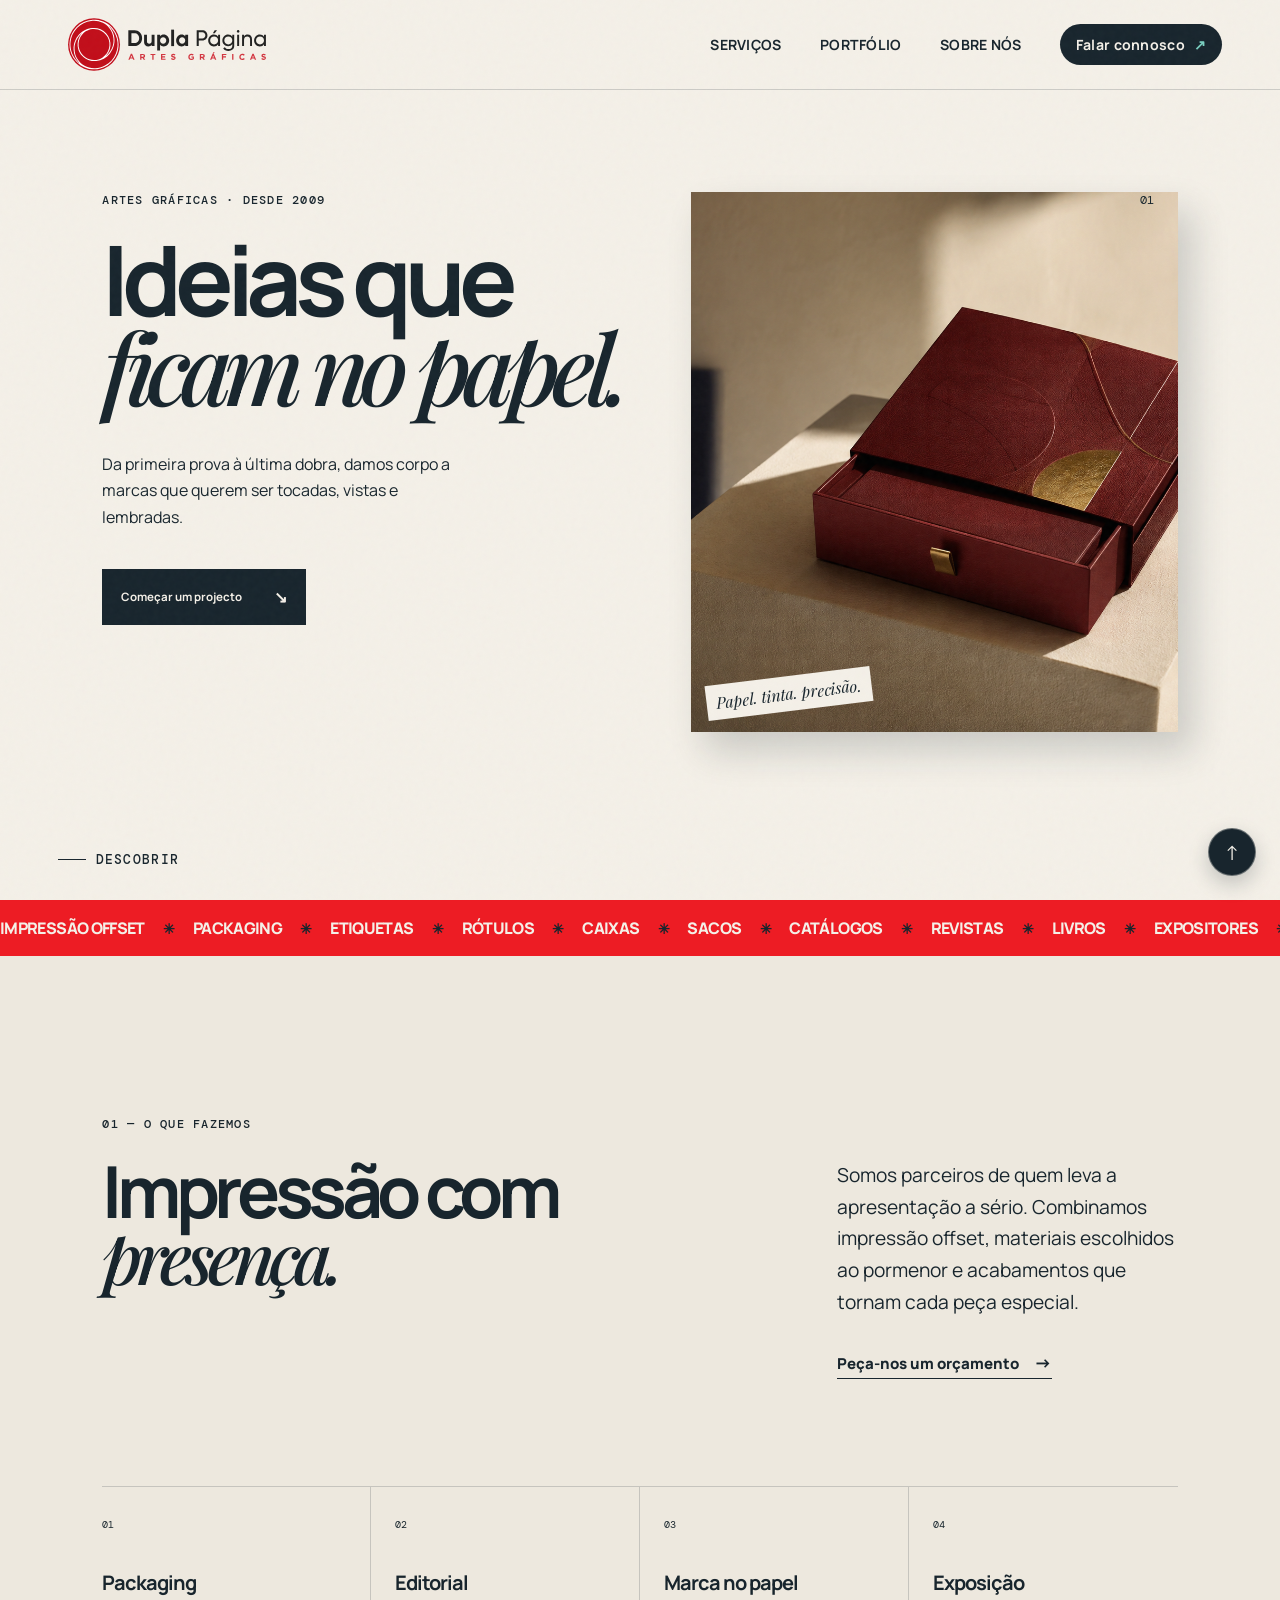
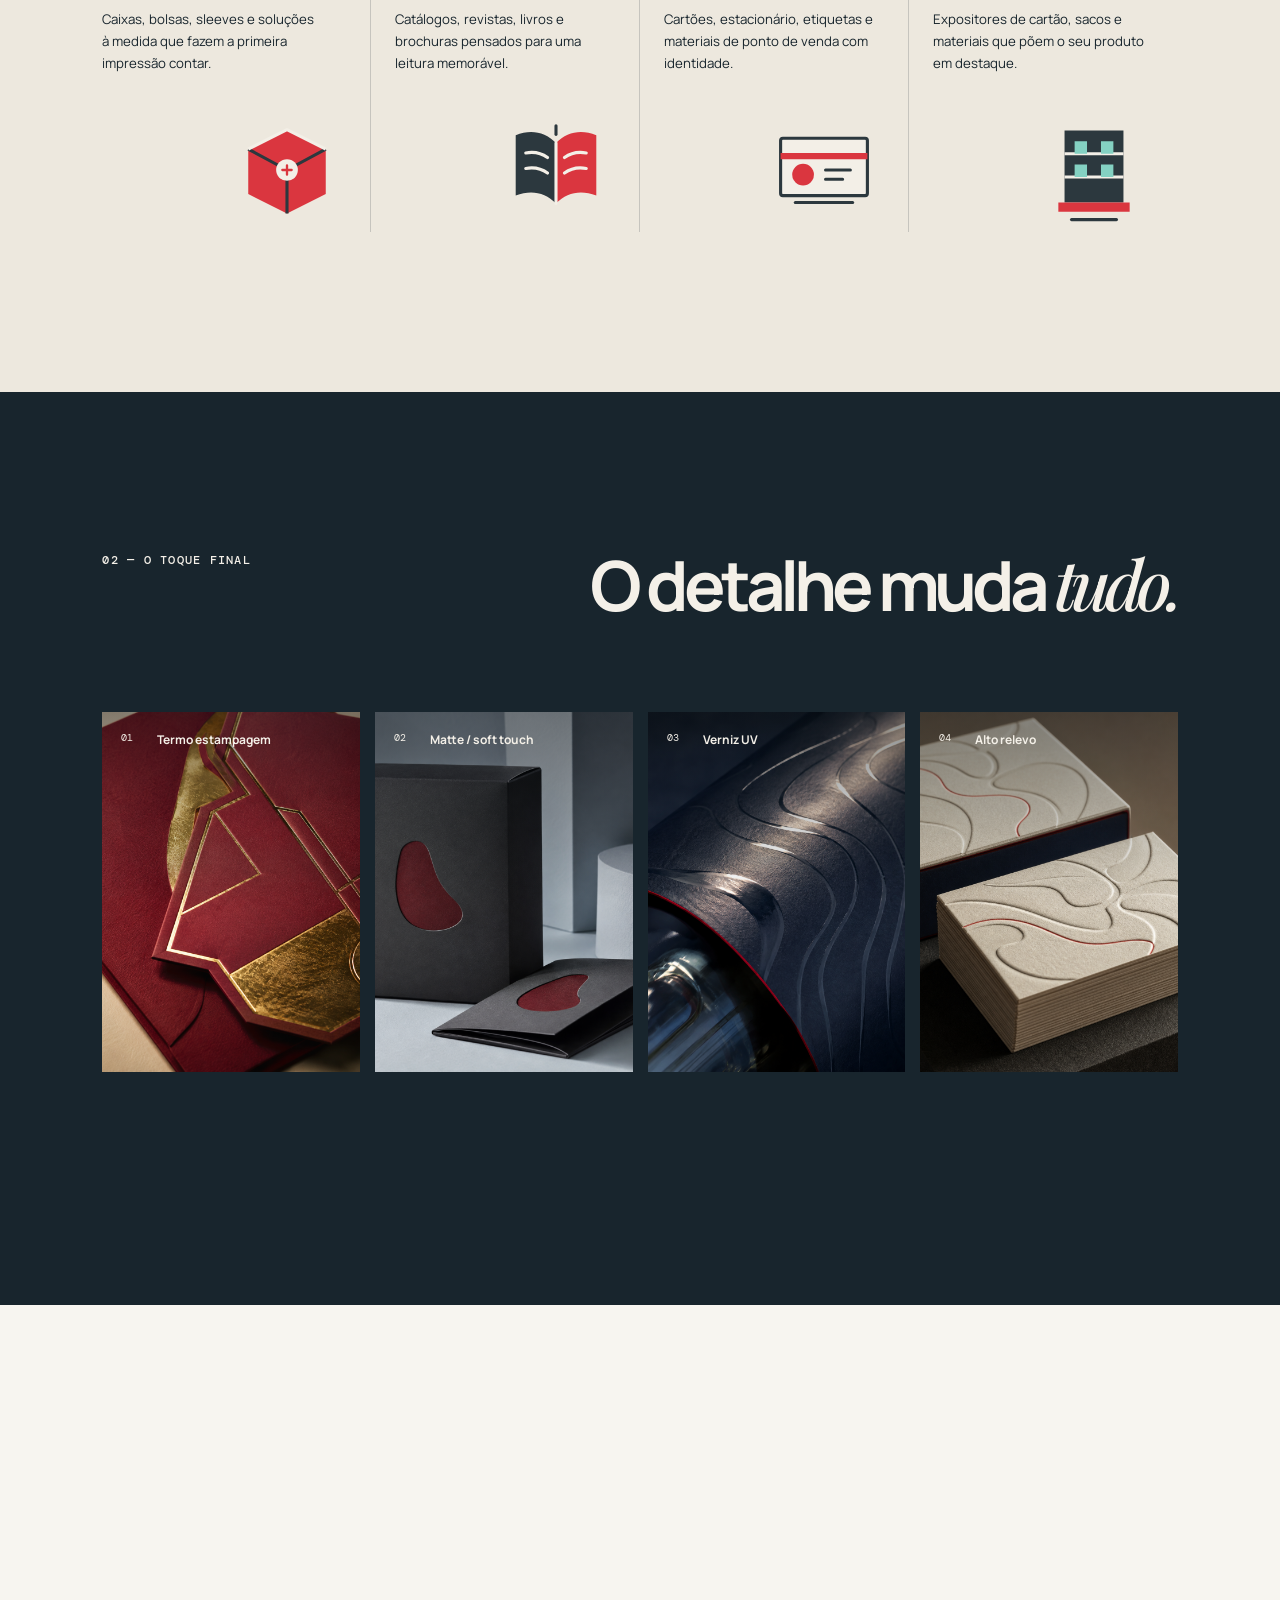
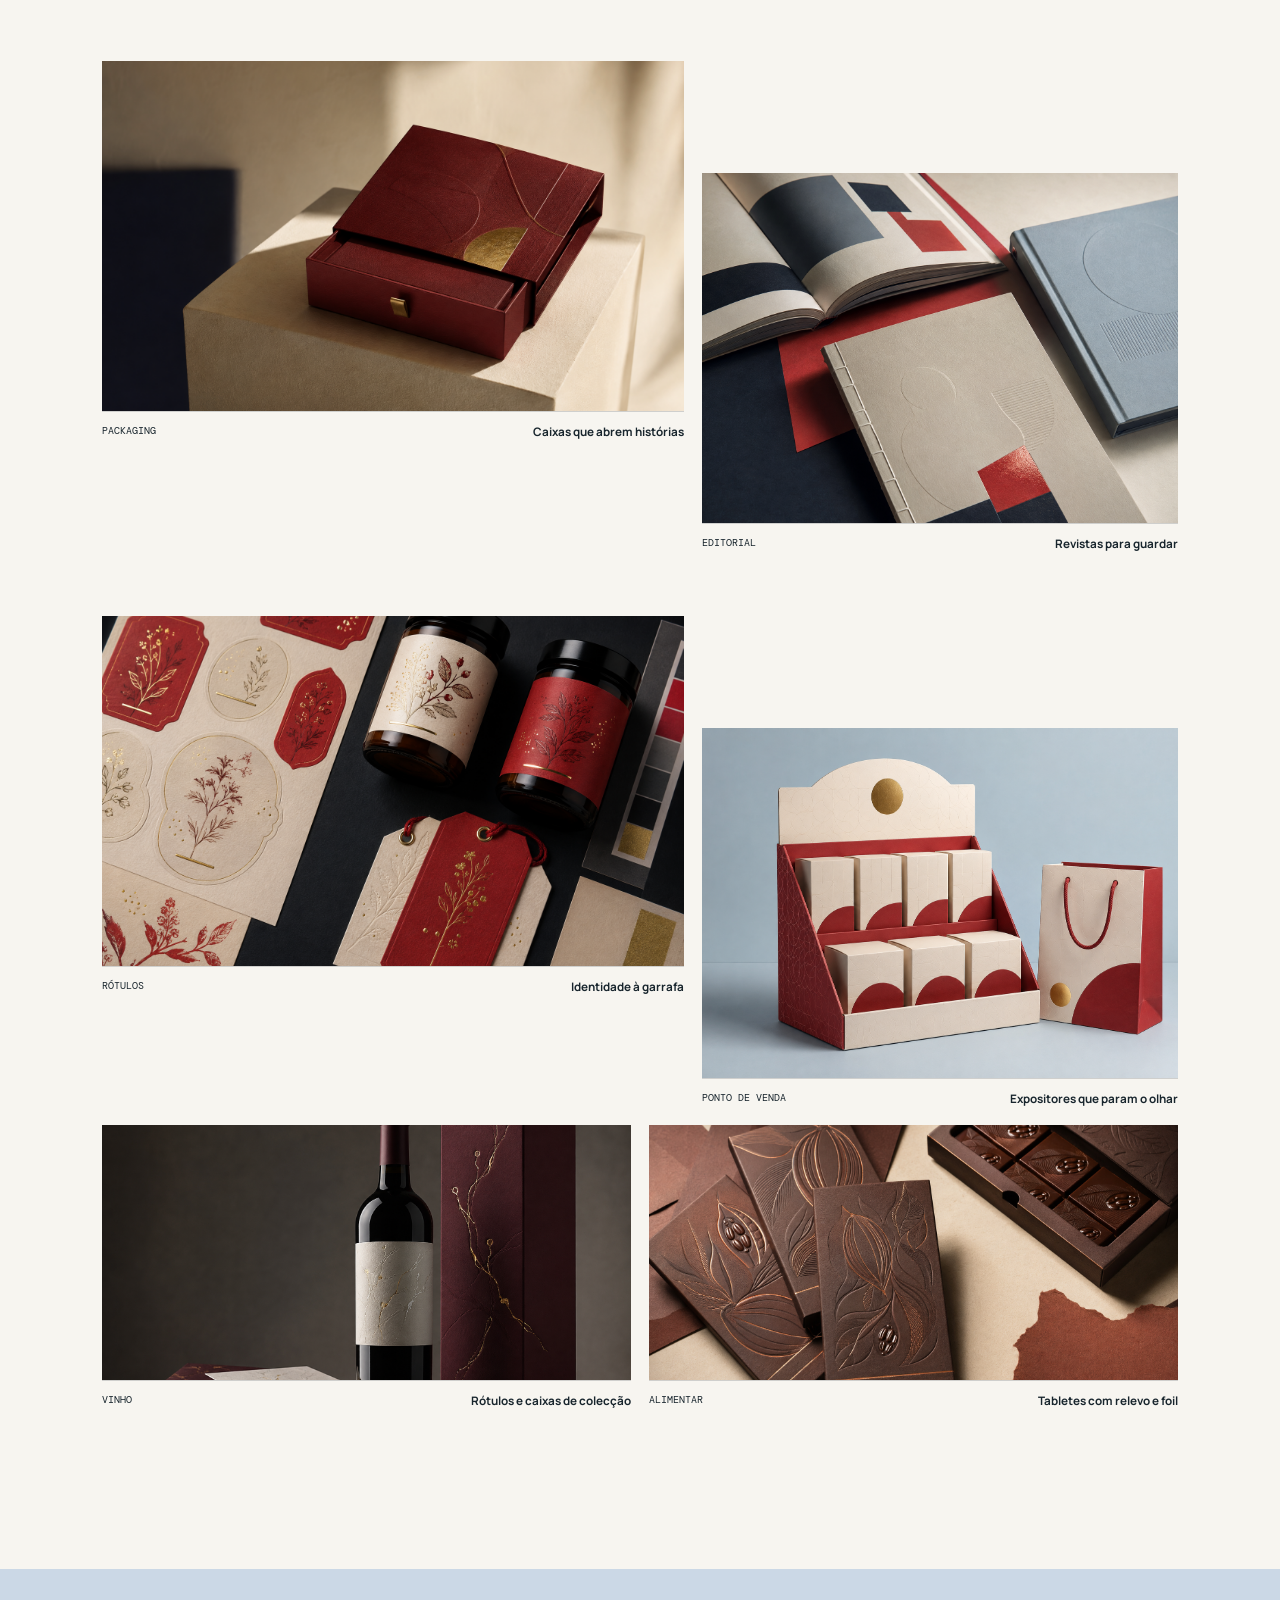
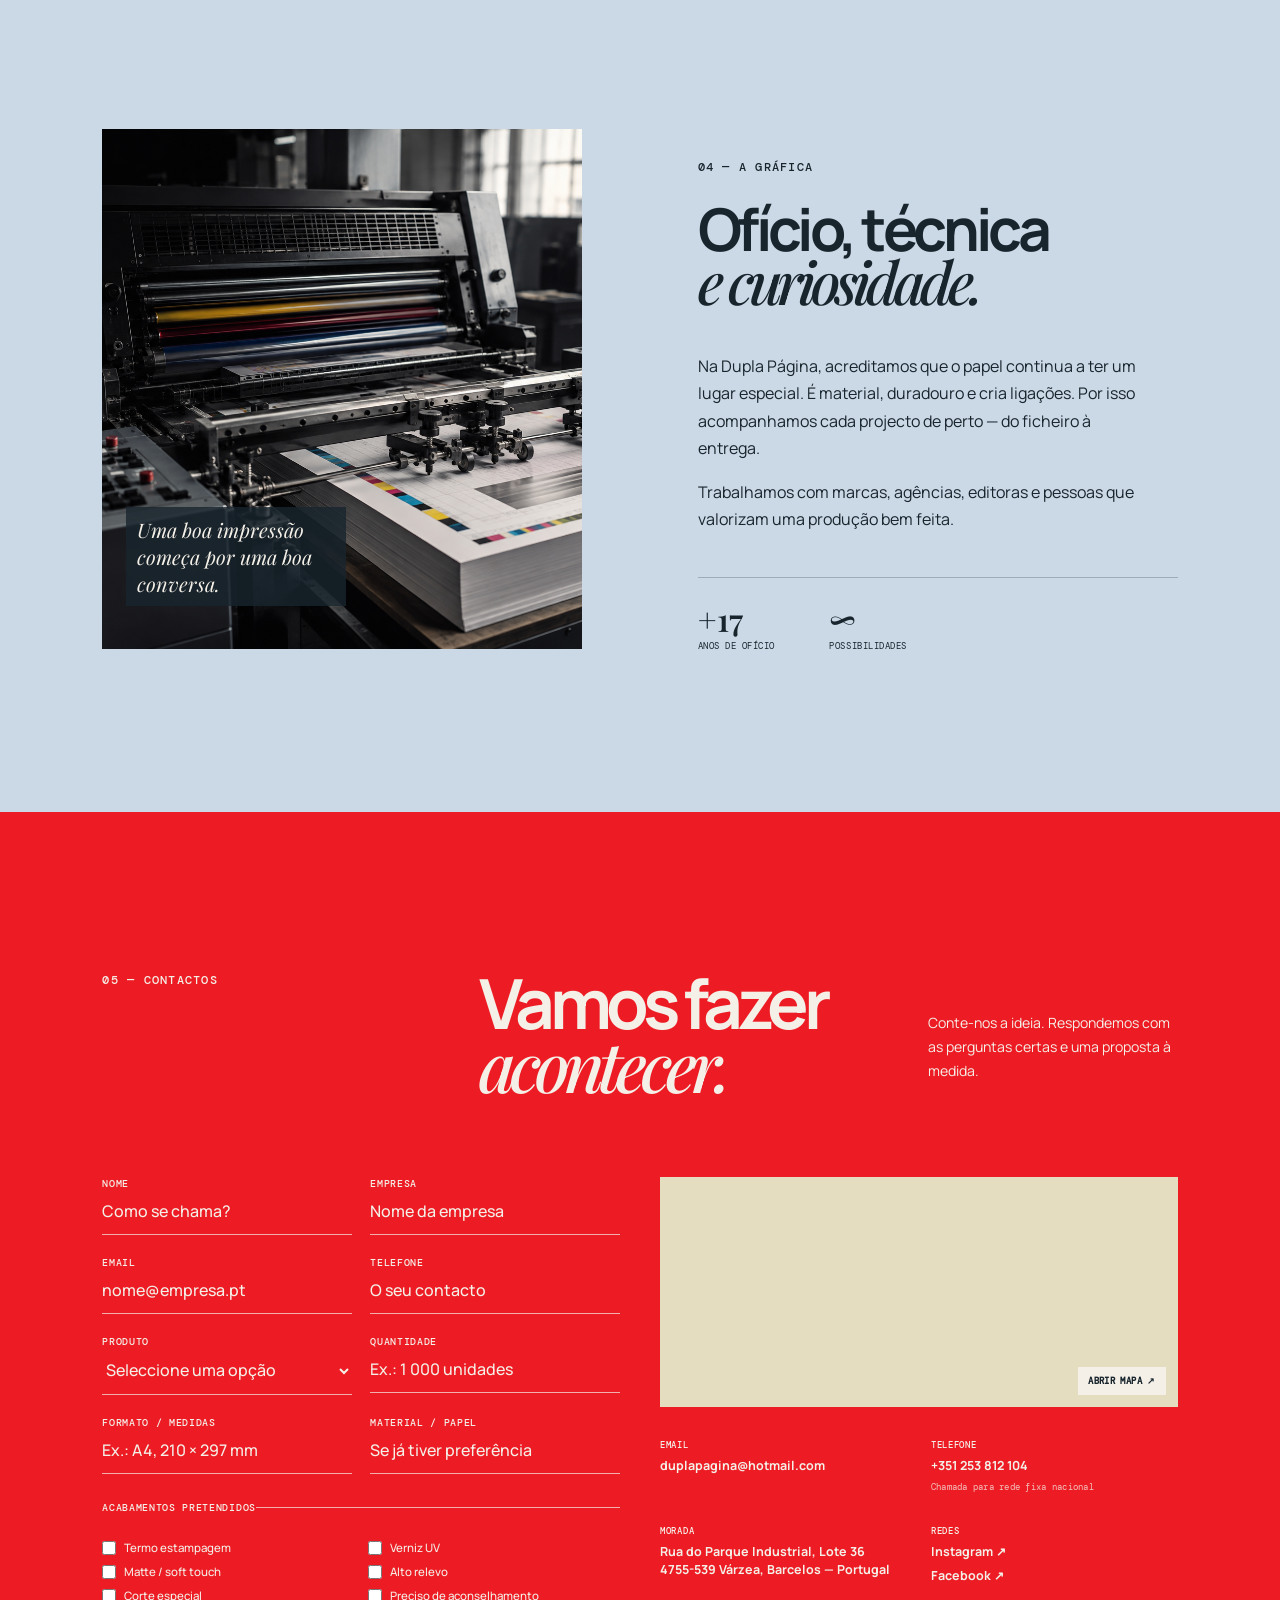
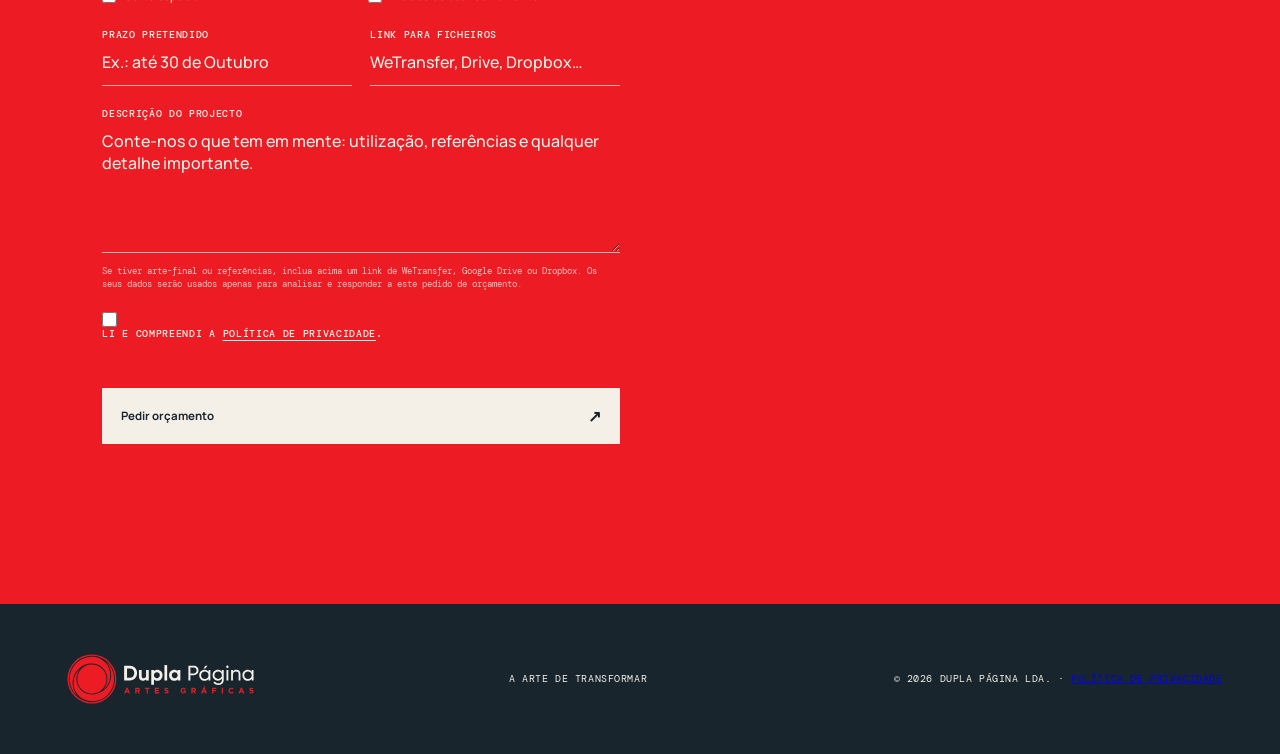
==== commit 132b363f: "Add files via upload" ====
--- a/index.html
+++ b/index.html
@@ -10,6 +10,7 @@
     <link rel="preconnect" href="https://fonts.gstatic.com" crossorigin />
     <link href="https://fonts.googleapis.com/css2?family=DM+Mono:wght@400;500&family=Manrope:wght@400;500;600;700;800&family=Playfair+Display:ital,wght@0,500;0,600;0,700;1,600&display=swap" rel="stylesheet" />
     <link rel="stylesheet" href="styles.css" />
+    <script defer src="https://cloud.umami.is/script.js" data-website-id="6ad08e51-8793-4ea6-9a2f-28024bf5d9da"></script>
     <style>
       /* Ajuste de identidade: vermelho substitui todos os apontamentos laranja. */
       :root { --orange: #ed1c24; --acid: #79cfc0; }
@@ -51,6 +52,9 @@
       .finish-options label { display: flex; align-items: center; gap: 8px; margin: 0; color: var(--cream); font: 500 .72rem var(--sans); letter-spacing: 0; text-transform: none; cursor: pointer; }
       .finish-options input { width: 14px; height: 14px; margin: 0; accent-color: var(--cream); }
       .form-note { display: block; margin-top: -9px; color: rgba(244,240,232,.78); font: 400 .56rem var(--mono); line-height: 1.5; }
+      .privacy-check { display: flex; align-items: flex-start; gap: 9px; margin: 20px 0 0; color: var(--cream); font: 500 .68rem var(--sans); line-height: 1.45; letter-spacing: 0; text-transform: none; cursor: pointer; }
+      .privacy-check input { flex: 0 0 auto; width: 15px; height: 15px; margin: 2px 0 0; accent-color: var(--cream); }
+      .privacy-check a, .form-note a { color: var(--cream); text-decoration-thickness: 1px; text-underline-offset: 3px; }
       .finish-showcase { grid-template-columns: repeat(4, 1fr); }
       .finish-photo { padding: 0; }
       .finish-photo::after { content: ''; position: absolute; inset: 0; background: linear-gradient(180deg, rgba(10,16,20,.48), transparent 52%); pointer-events: none; }
@@ -171,7 +175,8 @@
             <div class="form-row"><label>Formato / medidas<input name="formato" type="text" placeholder="Ex.: A4, 210 × 297 mm" /></label><label>Material / papel<input name="material" type="text" placeholder="Se já tiver preferência" /></label></div>
             <fieldset><legend>Acabamentos pretendidos</legend><div class="finish-options"><label><input name="acabamentos[]" type="checkbox" value="Termo estampagem" />Termo estampagem</label><label><input name="acabamentos[]" type="checkbox" value="Verniz UV" />Verniz UV</label><label><input name="acabamentos[]" type="checkbox" value="Matte / soft touch" />Matte / soft touch</label><label><input name="acabamentos[]" type="checkbox" value="Alto relevo" />Alto relevo</label><label><input name="acabamentos[]" type="checkbox" value="Corte especial" />Corte especial</label><label><input name="acabamentos[]" type="checkbox" value="Preciso de aconselhamento" />Preciso de aconselhamento</label></div></fieldset>
             <div class="form-row"><label>Prazo pretendido<input name="prazo" type="text" placeholder="Ex.: até 30 de Outubro" /></label><label>Link para ficheiros<input name="link_ficheiros" type="url" placeholder="WeTransfer, Drive, Dropbox…" /></label></div>
-            <label>Descrição do projecto<textarea required name="mensagem" rows="5" placeholder="Conte-nos o que tem em mente: utilização, referências e qualquer detalhe importante."></textarea></label><small class="form-note">Se tiver arte-final ou referências, inclua acima um link de WeTransfer, Google Drive ou Dropbox.</small>
+            <label>Descrição do projecto<textarea required name="mensagem" rows="5" placeholder="Conte-nos o que tem em mente: utilização, referências e qualquer detalhe importante."></textarea></label><small class="form-note">Se tiver arte-final ou referências, inclua acima um link de WeTransfer, Google Drive ou Dropbox. Os seus dados serão usados apenas para analisar e responder a este pedido de orçamento.</small>
+            <label class="privacy-check"><input required name="confirmacao_privacidade" type="checkbox" value="Li e compreendi a Política de Privacidade" /><span>Li e compreendi a <a href="politica-de-privacidade.html" target="_blank" rel="noopener">Política de Privacidade</a>.</span></label>
             <button class="button button-light" type="submit">Pedir orçamento <span>↗</span></button>
           </form>
           <div class="contact-details reveal">
@@ -182,7 +187,7 @@
       </section>
     </main>
     <a class="back-to-top" href="#topo" aria-label="Voltar ao topo" title="Voltar ao topo">↑</a>
-    <footer><a class="footer-logo" href="#topo" aria-label="Dupla Página, início"><img src="assets/dupla-pagina-logo-footer.svg" alt="Dupla Página — Artes Gráficas" /></a><p>A Arte de transformar</p><span>© <span id="year"></span> Dupla Página Lda.</span></footer>
+    <footer><a class="footer-logo" href="#topo" aria-label="Dupla Página, início"><img src="assets/dupla-pagina-logo-footer.svg" alt="Dupla Página — Artes Gráficas" /></a><p>A Arte de transformar</p><span>© <span id="year"></span> Dupla Página Lda. · <a href="politica-de-privacidade.html">Política de Privacidade</a></span></footer>
     <script src="script.js"></script>
   </body>
 </html>
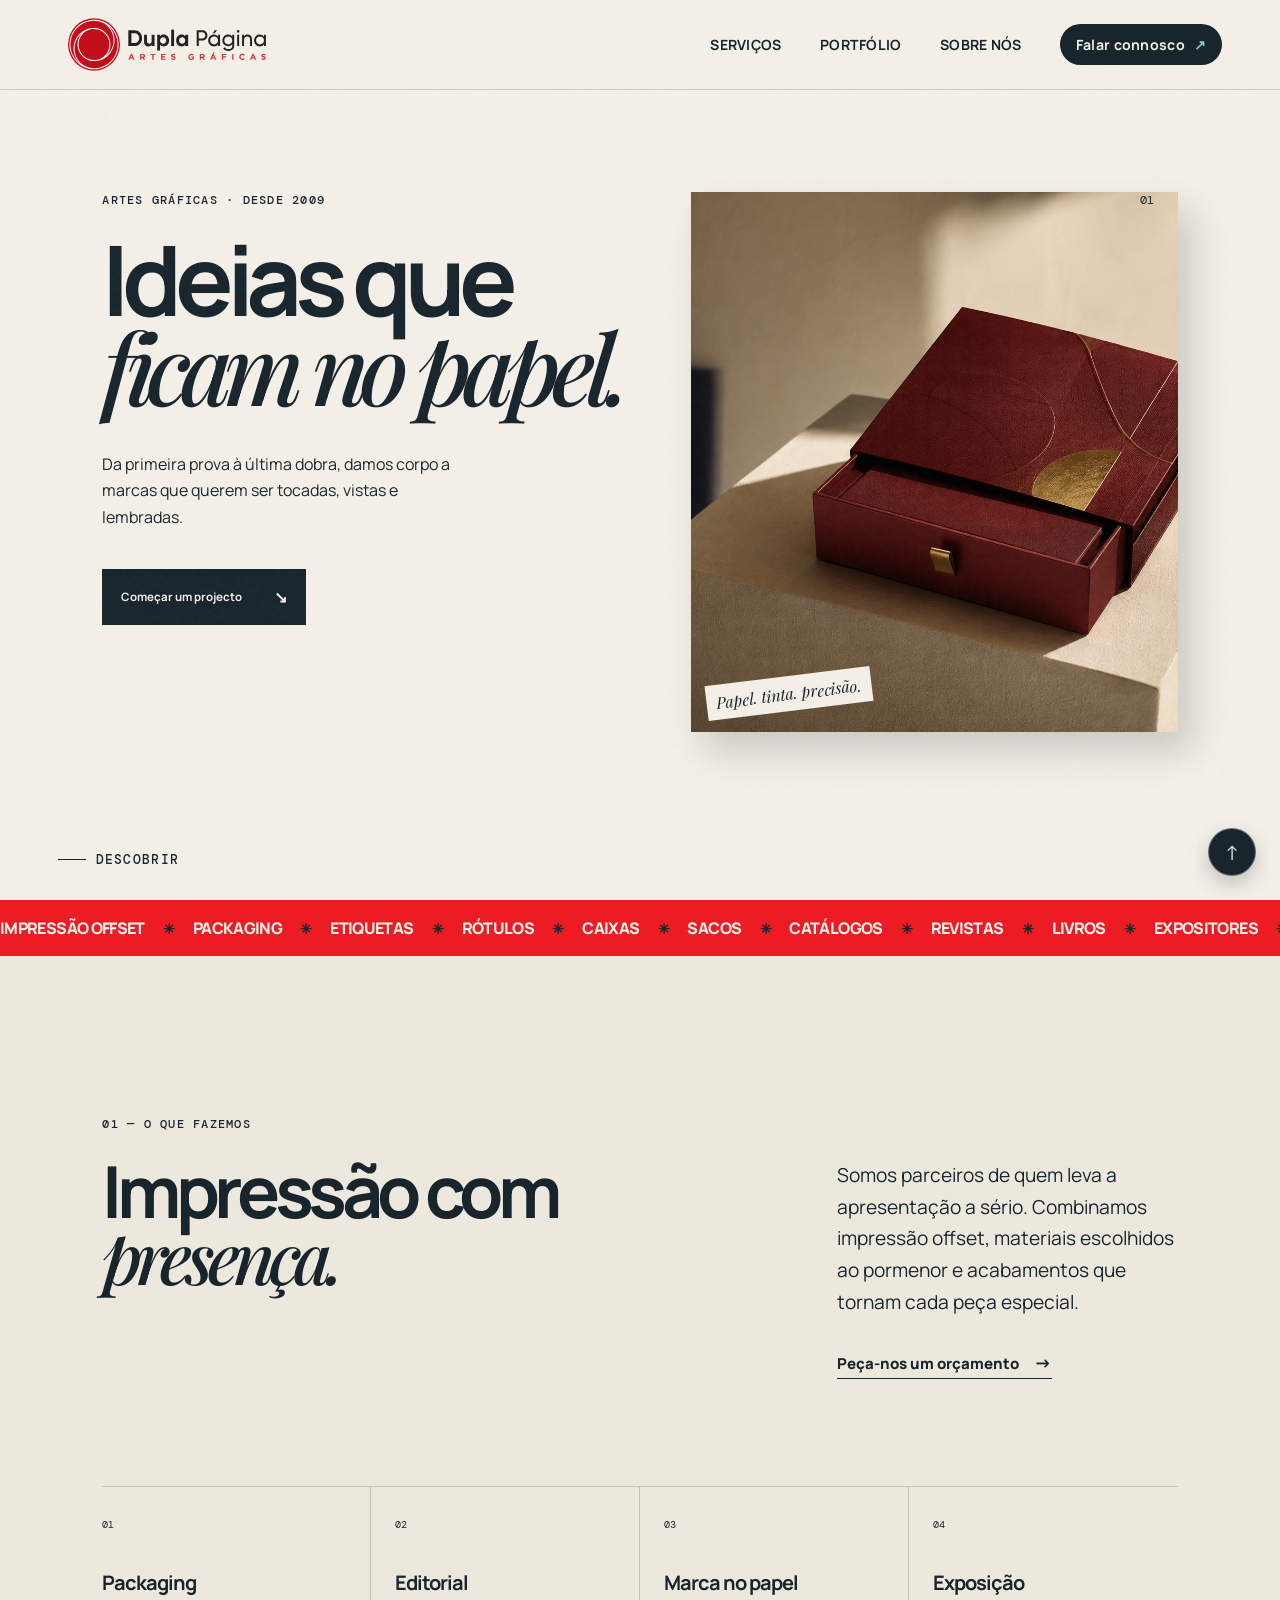
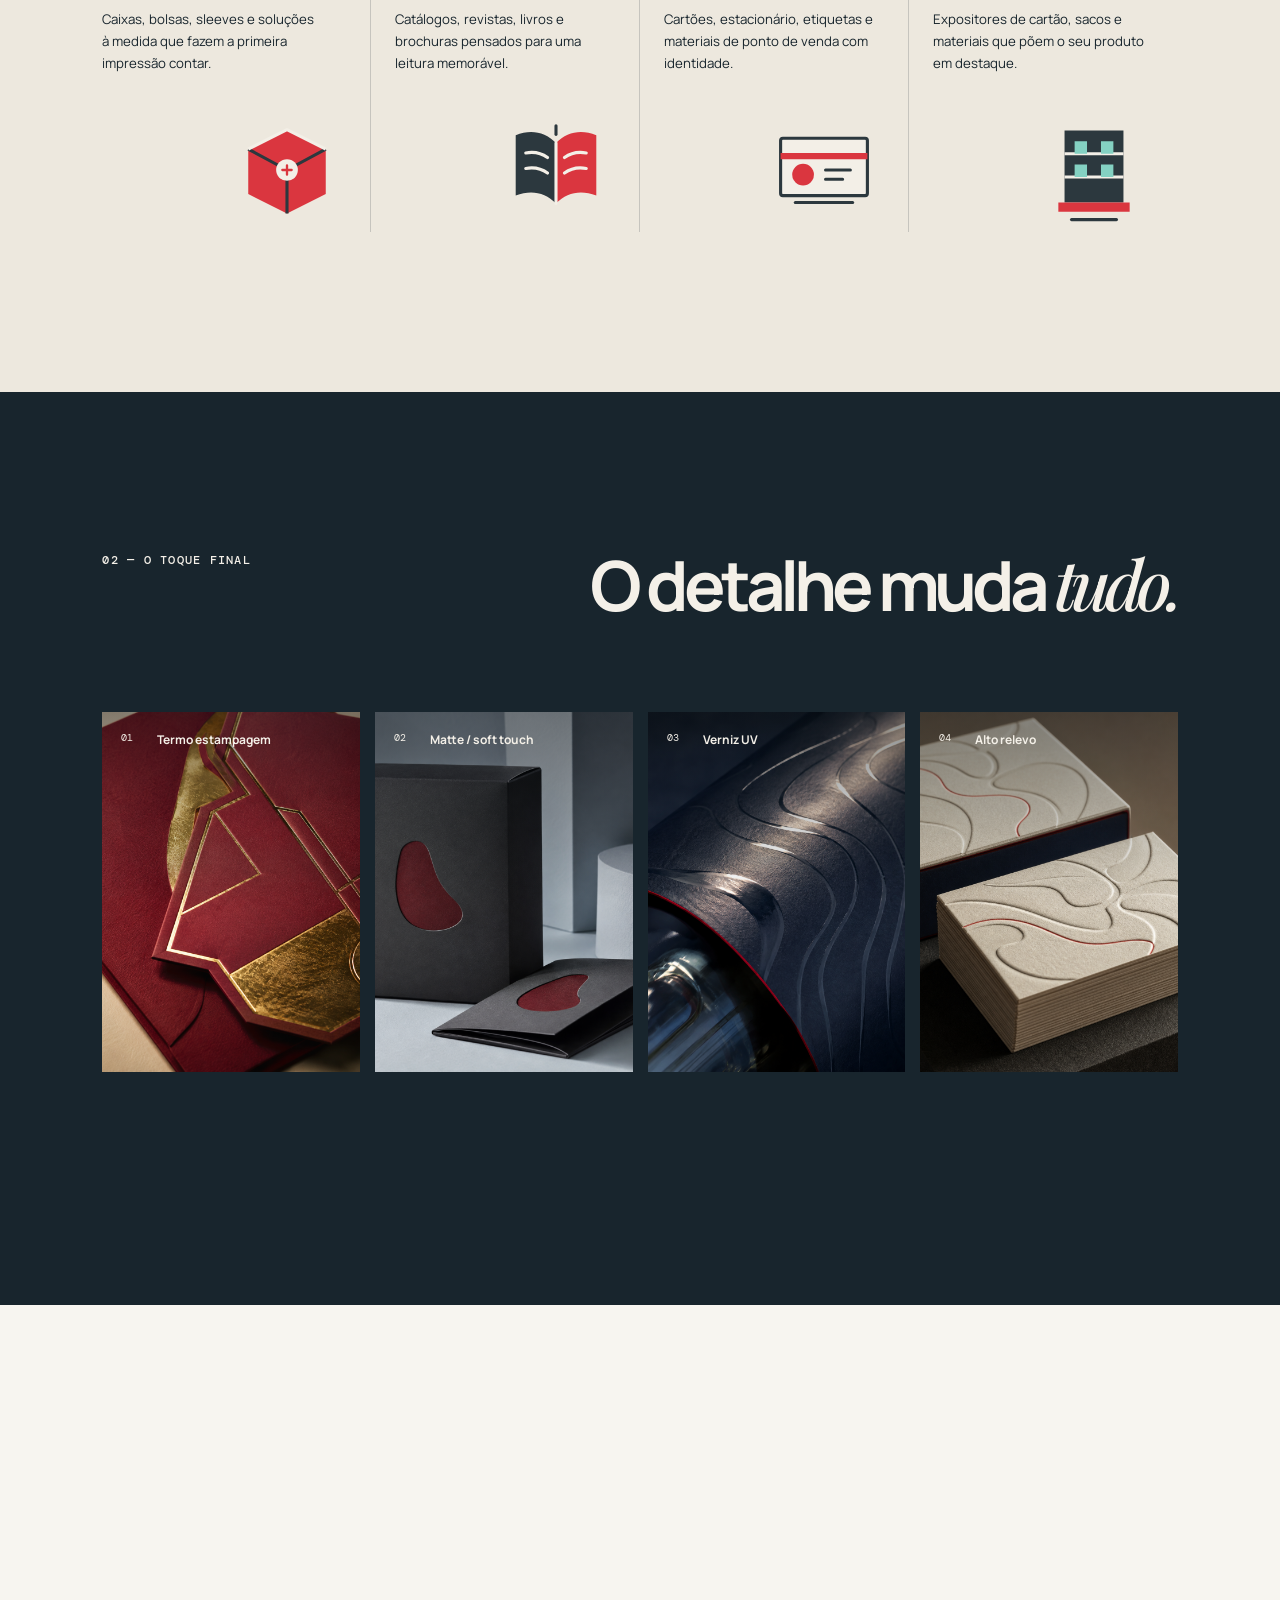
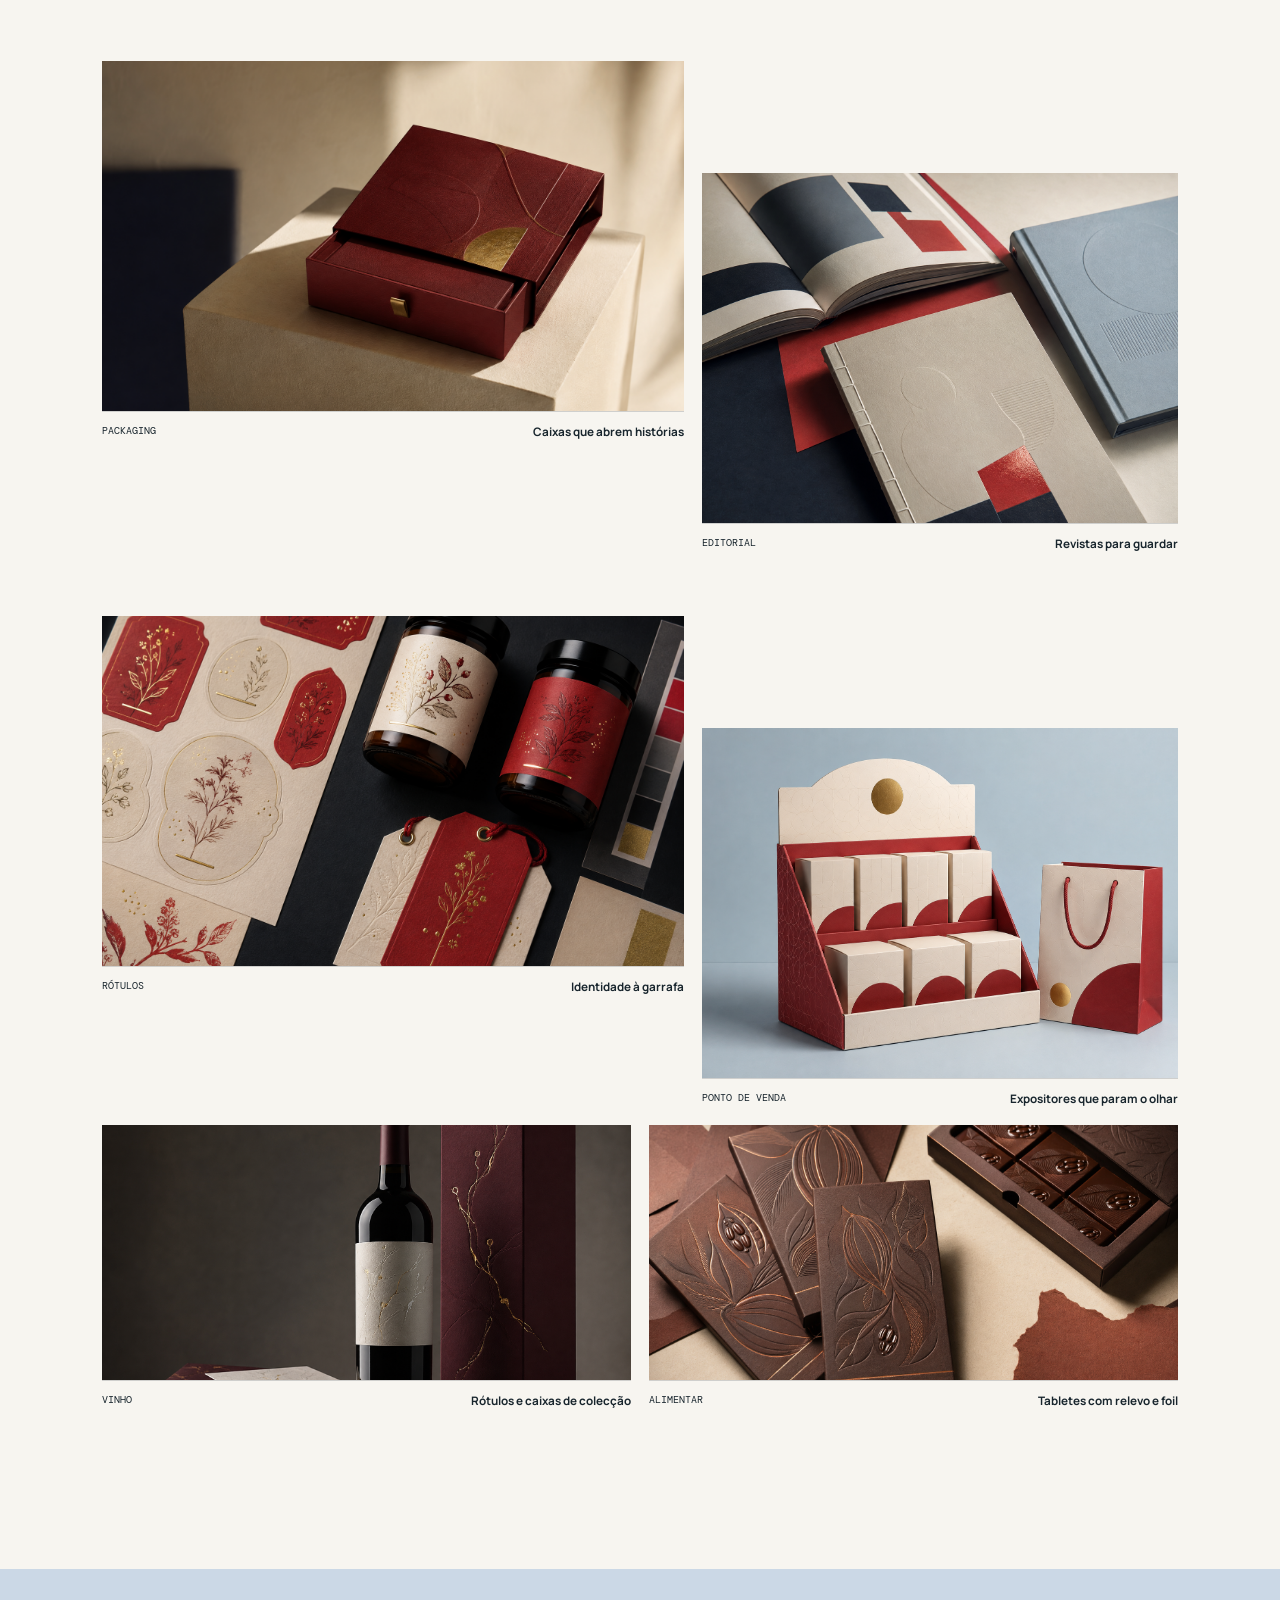
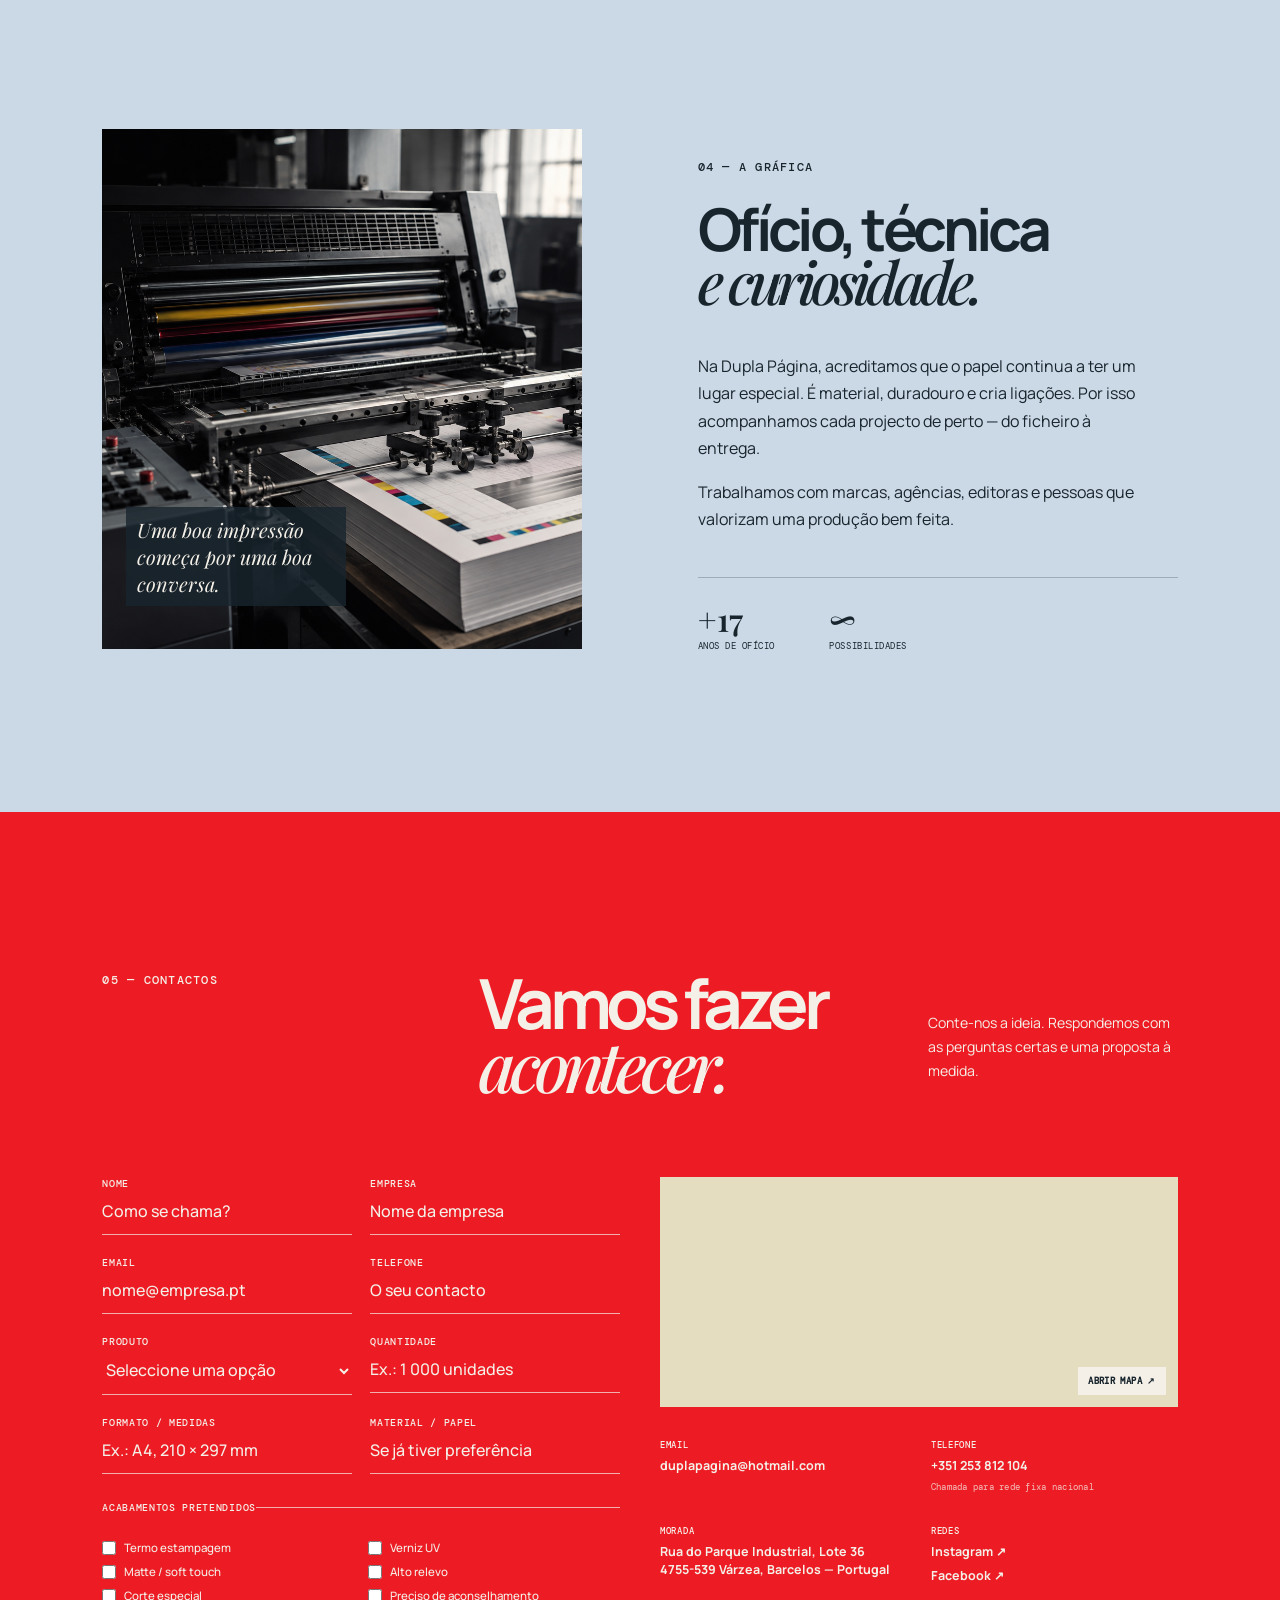
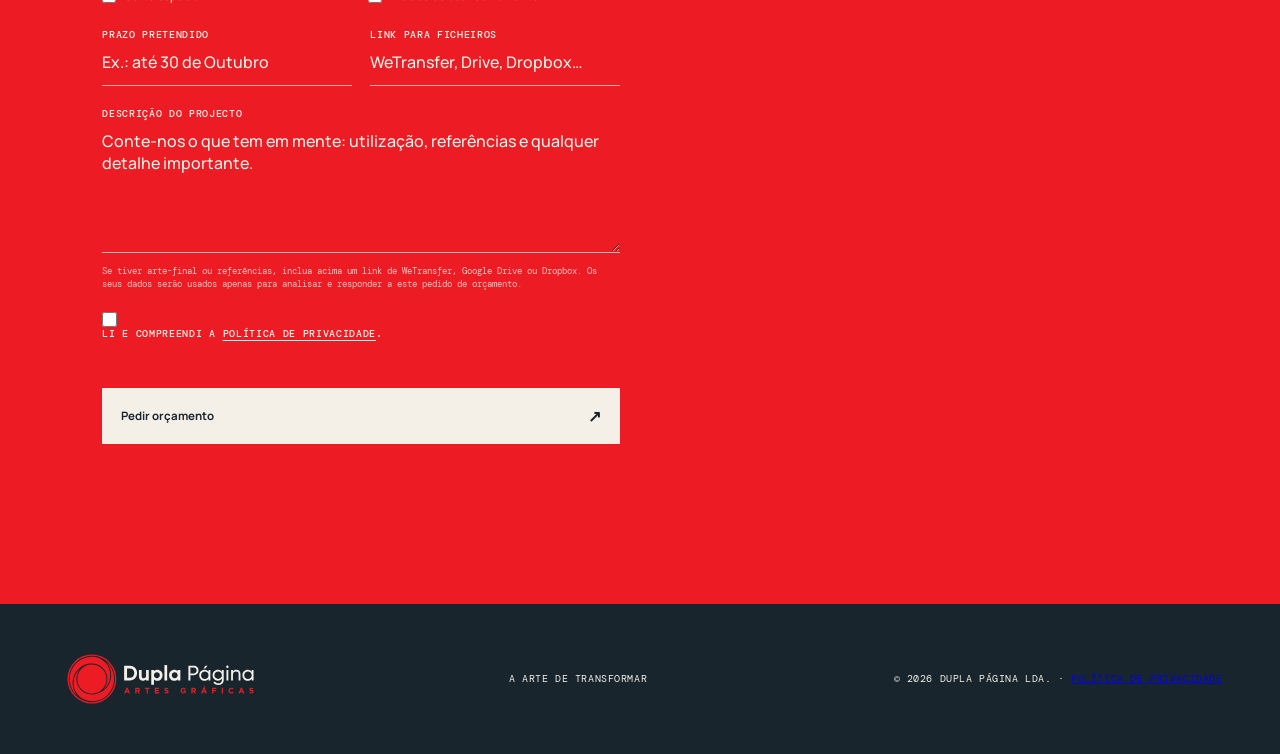
==== commit 62c6a2d6: "Add files via upload" ====
--- a/index.html
+++ b/index.html
@@ -14,6 +14,9 @@
     <style>
       /* Ajuste de identidade: vermelho substitui todos os apontamentos laranja. */
       :root { --orange: #ed1c24; --acid: #79cfc0; }
+      html { scroll-padding-top: 105px; }
+      .site-header { position: sticky; top: 0; z-index: 30; transition: background .25s ease, box-shadow .25s ease, backdrop-filter .25s ease; }
+      .site-header.is-scrolled { background: rgba(244,240,232,.92); box-shadow: 0 7px 22px rgba(24,37,45,.1); backdrop-filter: blur(12px); }
       .box-icon::before { background: #ef6b72; }
       .pack-art { background: #a8232c; }
       .pack-box::after { border-color: #b73740; }
@@ -66,7 +69,7 @@
       .official-logo img { display: block; width: 218px; height: auto; }
       .footer-logo { display: block; line-height: 0; }
       .footer-logo img { display: block; width: 205px; height: auto; }
-      @media (max-width: 760px) { .official-logo img { width: 185px; } }
+      @media (max-width: 760px) { html { scroll-padding-top: 84px; } .official-logo img { width: 185px; } }
       @media (max-width: 760px) { .work-extra { grid-template-columns: 1fr; } .work-extra-item img { height: 235px; } }
       @media (max-width: 760px) { .finish-showcase { grid-template-columns: 1fr 1fr; } .finish-card { height: 245px; } }
       @media (max-width: 760px) { .form-row, .finish-options { grid-template-columns: 1fr; gap: 0; } }
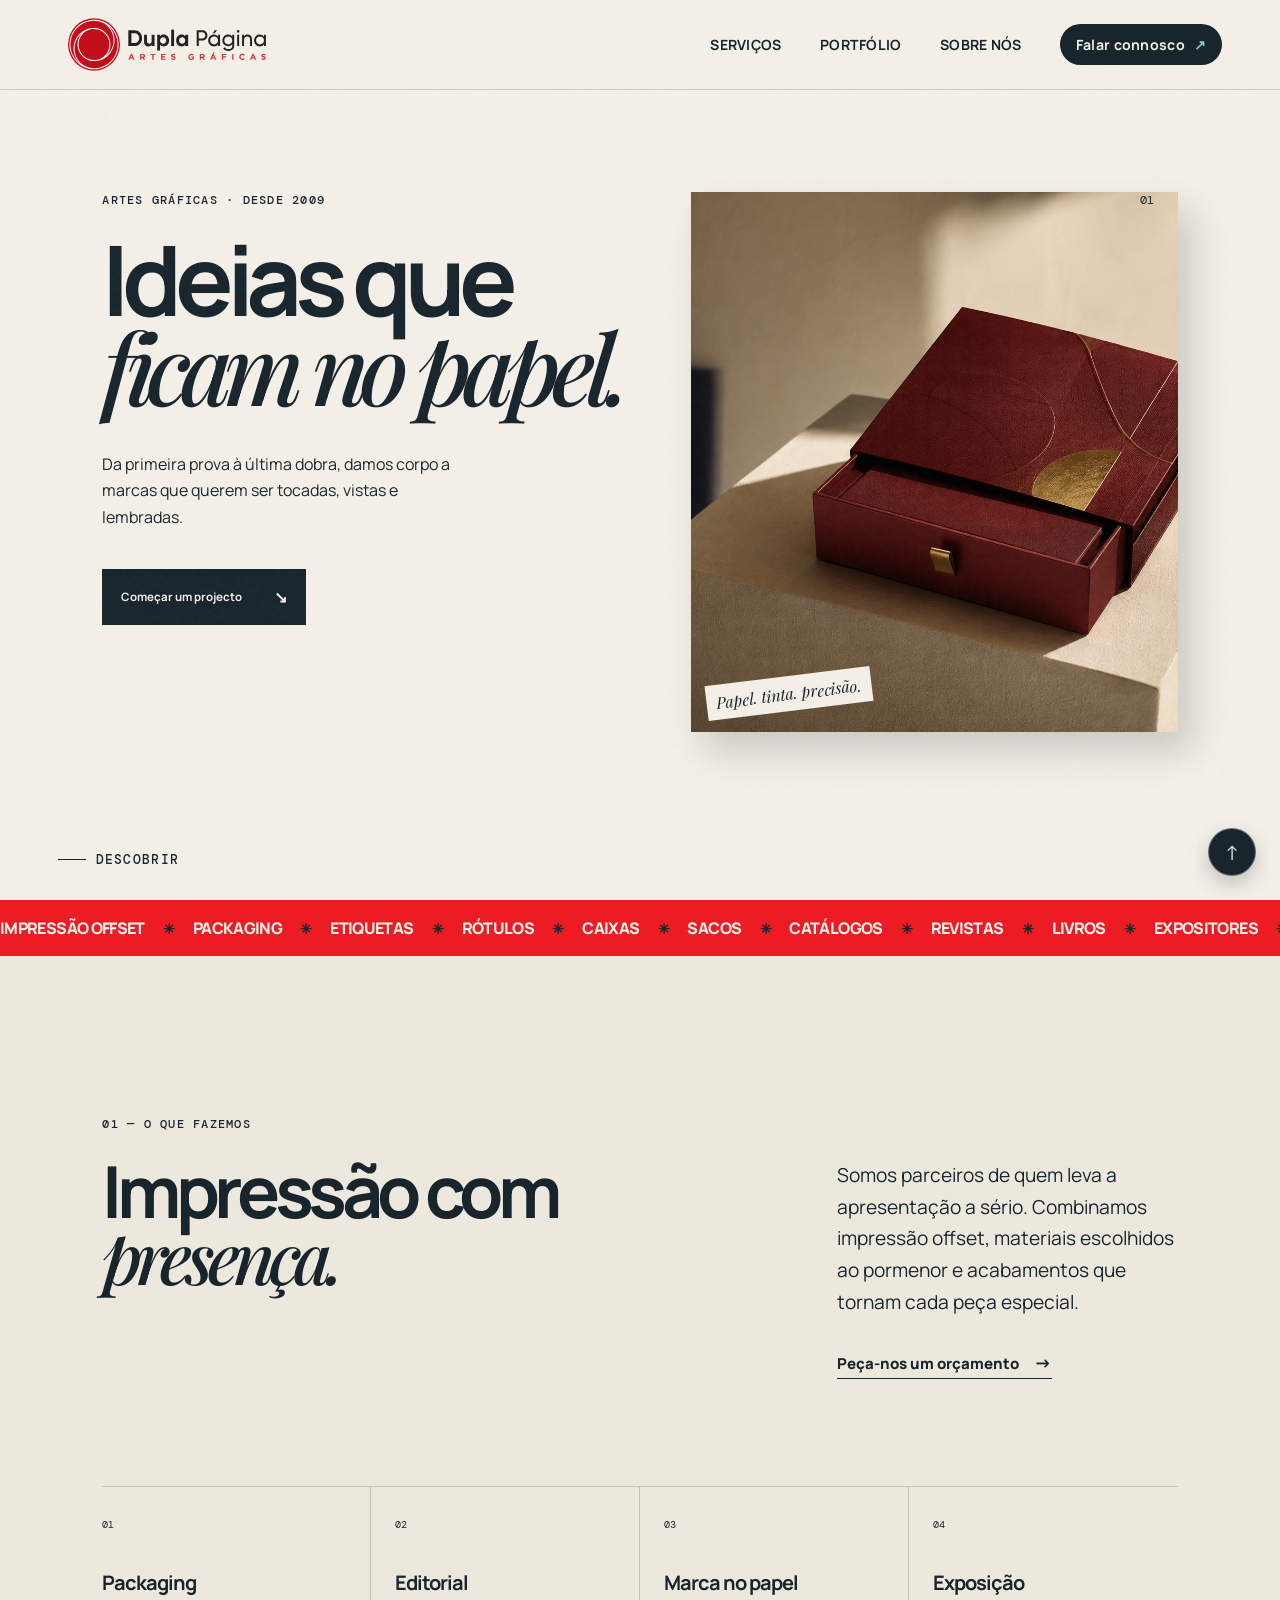
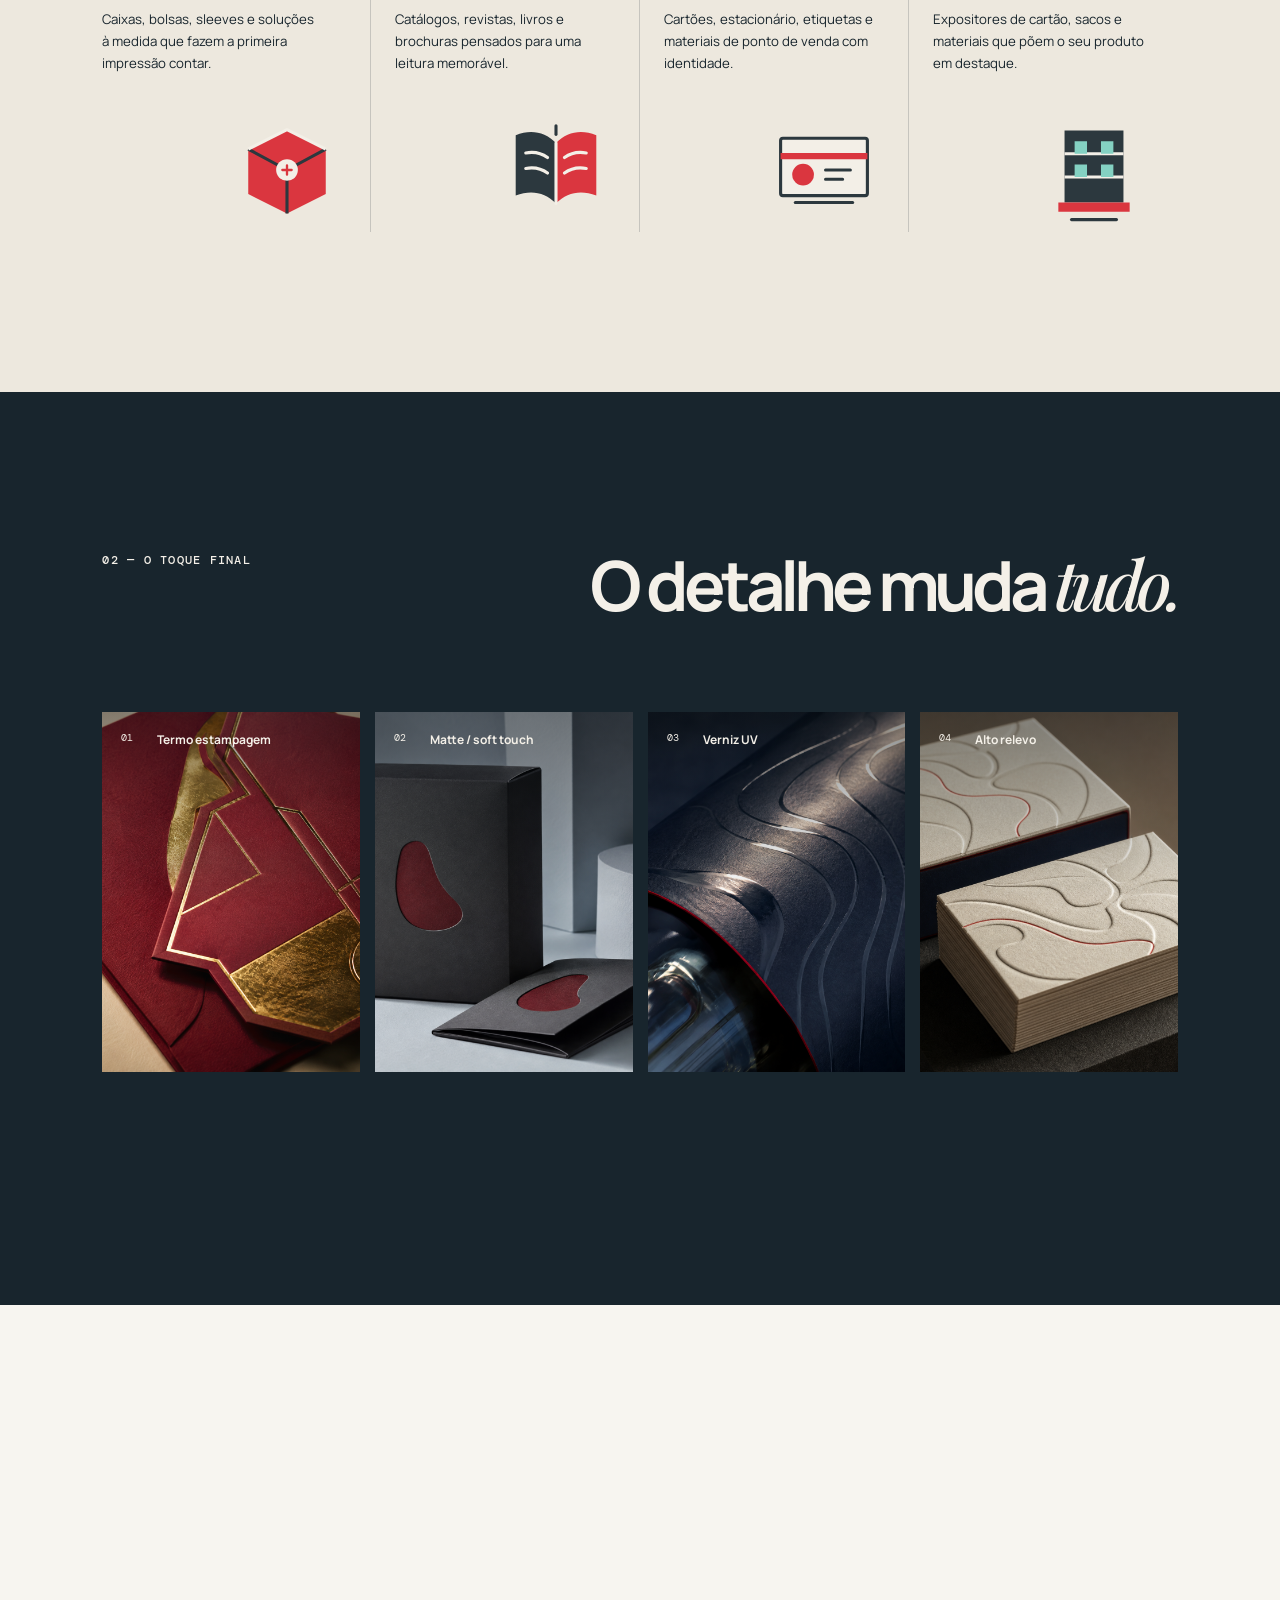
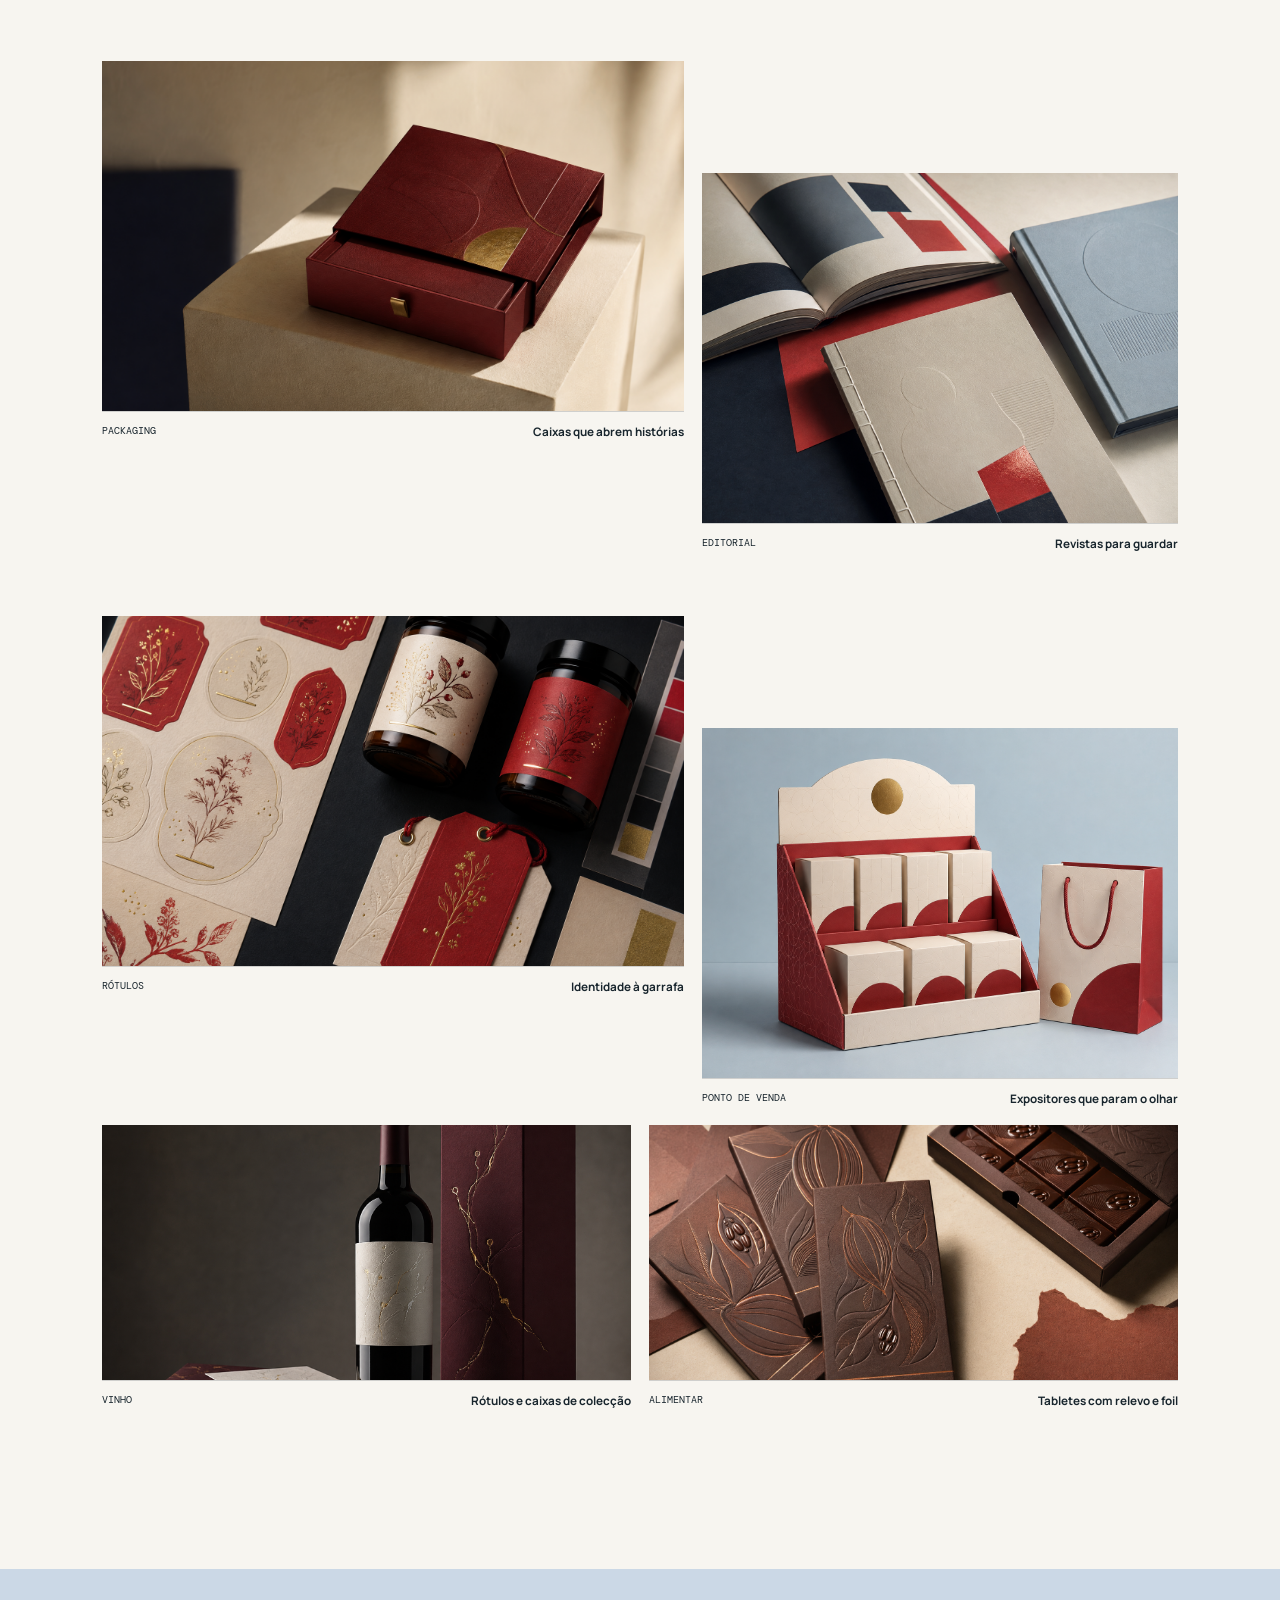
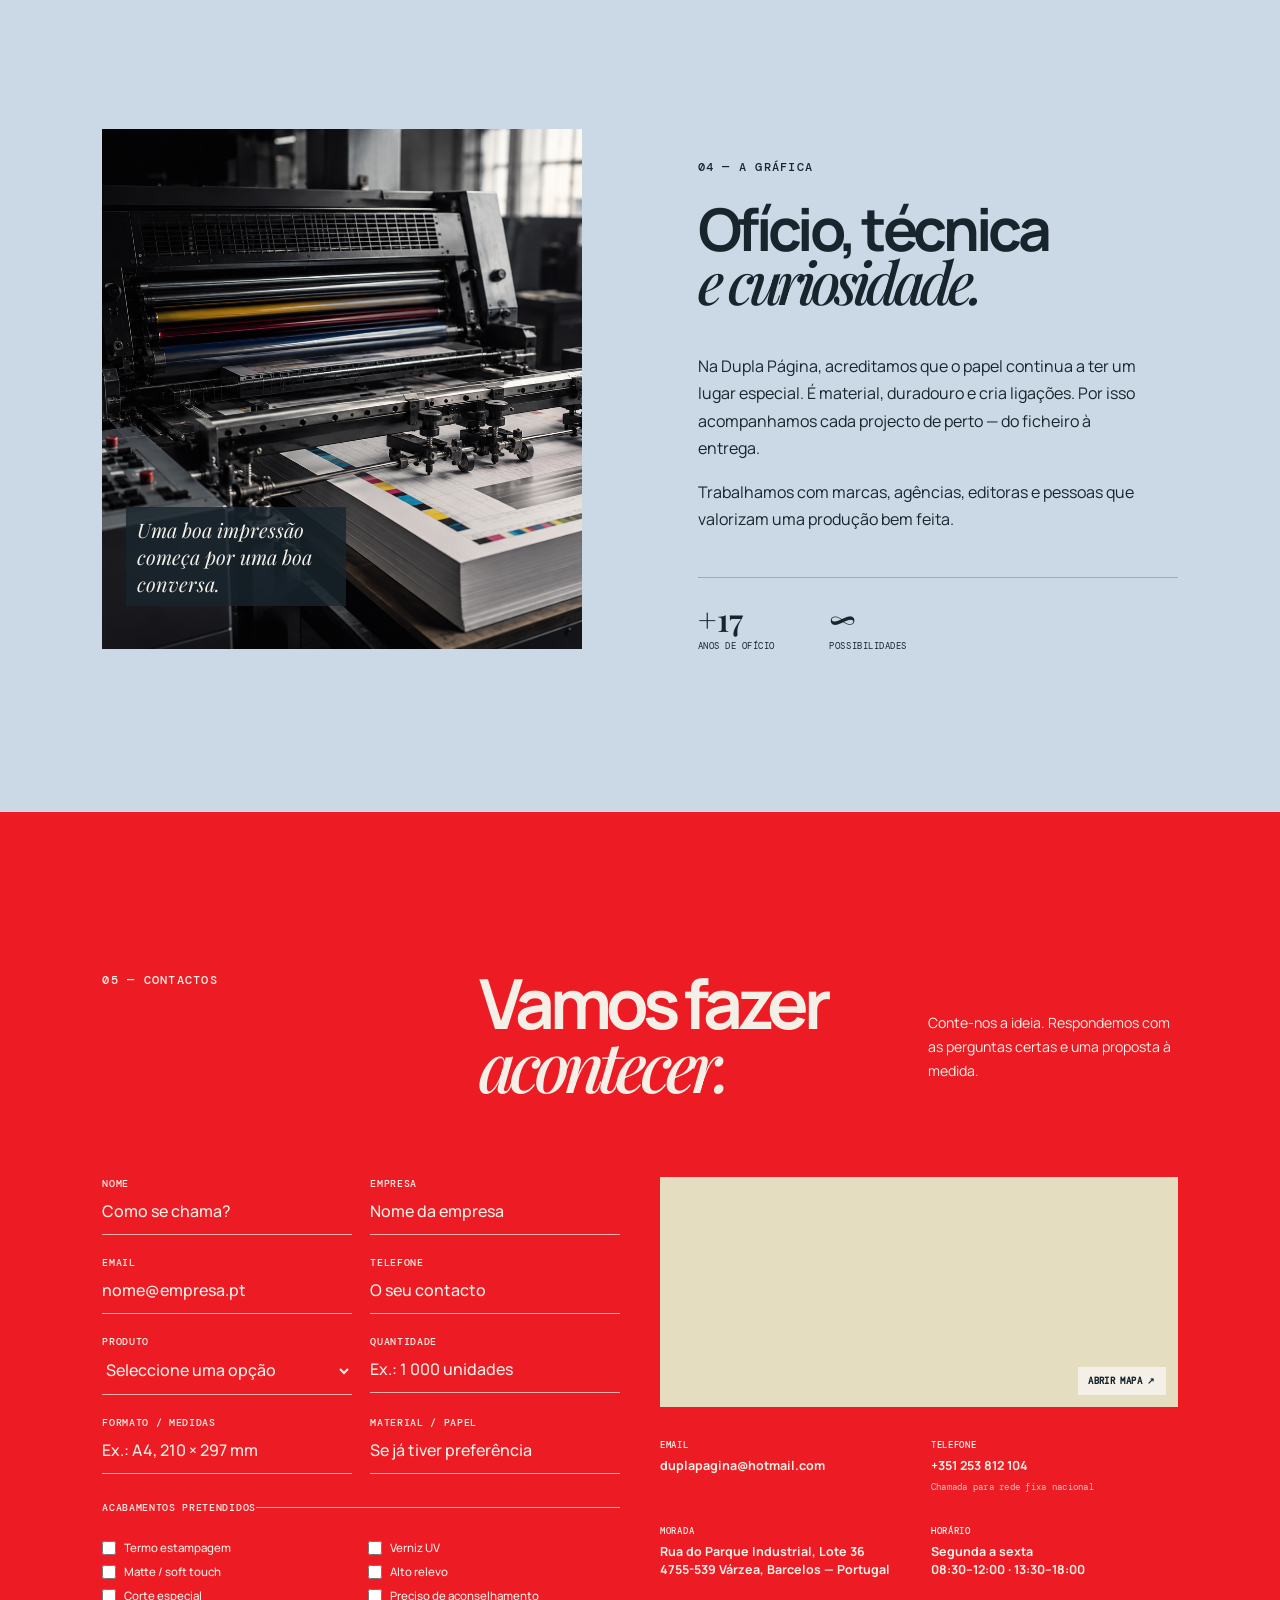
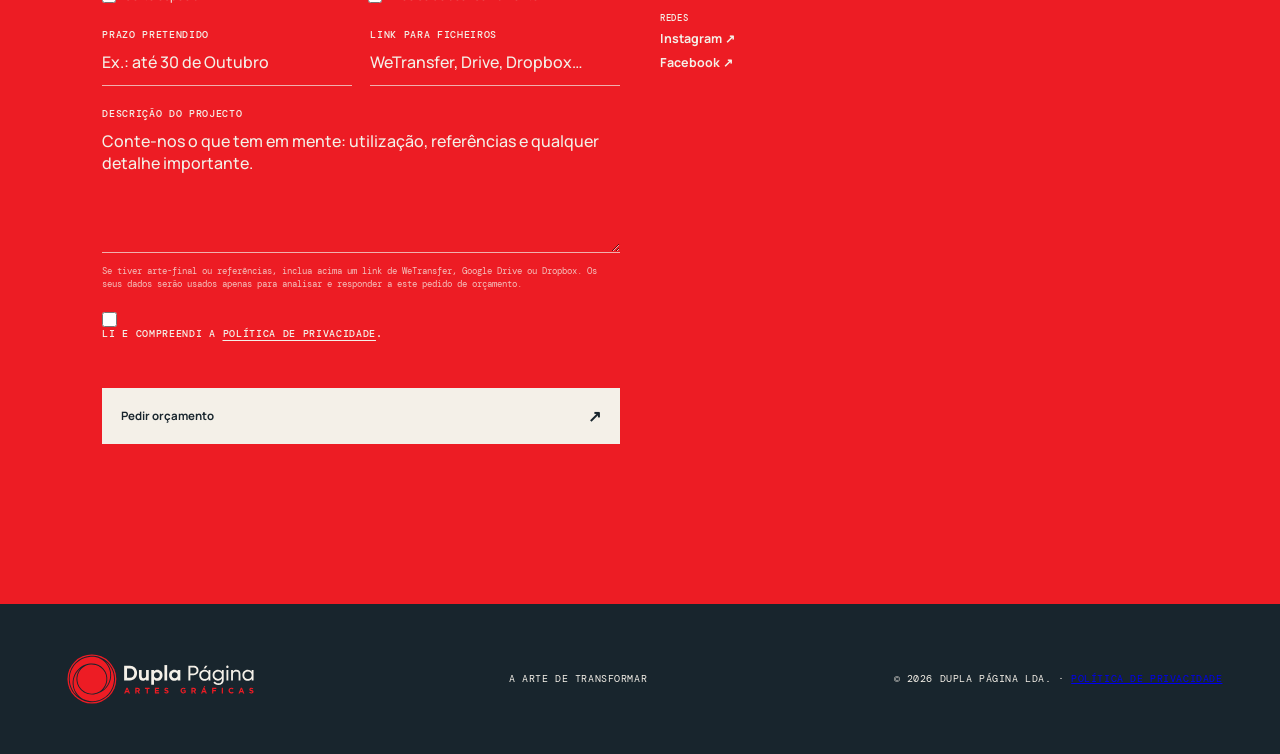
==== commit 6be89691: "Add files via upload" ====
--- a/index.html
+++ b/index.html
@@ -16,7 +16,7 @@
       :root { --orange: #ed1c24; --acid: #79cfc0; }
       html { scroll-padding-top: 105px; }
       .site-header { position: sticky; top: 0; z-index: 30; transition: background .25s ease, box-shadow .25s ease, backdrop-filter .25s ease; }
-      .site-header.is-scrolled { background: rgba(244,240,232,.92); box-shadow: 0 7px 22px rgba(24,37,45,.1); backdrop-filter: blur(12px); }
+      .site-header.is-scrolled { background: rgba(244,240,232,.74); box-shadow: 0 5px 18px rgba(24,37,45,.07); backdrop-filter: blur(10px); }
       .box-icon::before { background: #ef6b72; }
       .pack-art { background: #a8232c; }
       .pack-box::after { border-color: #b73740; }
@@ -184,7 +184,7 @@
           </form>
           <div class="contact-details reveal">
             <div class="map-placeholder"><iframe title="Mapa da Dupla Página" src="https://www.google.com/maps?q=Rua%20do%20Parque%20Industrial%2C%20Lote%2036%2C%204755-539%20V%C3%A1rzea%2C%20Barcelos%2C%20Portugal&amp;output=embed" loading="lazy"></iframe><a class="map-link" href="https://www.google.com/maps/search/?api=1&amp;query=Rua%20do%20Parque%20Industrial%2C%20Lote%2036%2C%204755-539%20V%C3%A1rzea%2C%20Barcelos%2C%20Portugal" target="_blank" rel="noopener">Abrir mapa ↗</a></div>
-            <div class="details-grid"><div><span>Email</span><a href="mailto:duplapagina@hotmail.com">duplapagina@hotmail.com</a></div><div><span>Telefone</span><a href="tel:+351253812104">+351 253 812 104</a><small class="phone-note">Chamada para rede fixa nacional</small></div><div><span>Morada</span><p>Rua do Parque Industrial, Lote 36<br />4755-539 Várzea, Barcelos — Portugal</p></div><div><span>Redes</span><a href="https://instagram.com/duplapagina" target="_blank" rel="noopener" aria-label="Instagram da Dupla Página">Instagram ↗</a><a href="https://facebook.com/duplapagina" target="_blank" rel="noopener" aria-label="Facebook da Dupla Página">Facebook ↗</a></div></div>
+            <div class="details-grid"><div><span>Email</span><a href="mailto:duplapagina@hotmail.com">duplapagina@hotmail.com</a></div><div><span>Telefone</span><a href="tel:+351253812104">+351 253 812 104</a><small class="phone-note">Chamada para rede fixa nacional</small></div><div><span>Morada</span><p>Rua do Parque Industrial, Lote 36<br />4755-539 Várzea, Barcelos — Portugal</p></div><div><span>Horário</span><p>Segunda a sexta<br />08:30–12:00 · 13:30–18:00</p></div><div><span>Redes</span><a href="https://instagram.com/duplapagina" target="_blank" rel="noopener" aria-label="Instagram da Dupla Página">Instagram ↗</a><a href="https://facebook.com/duplapagina" target="_blank" rel="noopener" aria-label="Facebook da Dupla Página">Facebook ↗</a></div></div>
           </div>
         </div>
       </section>
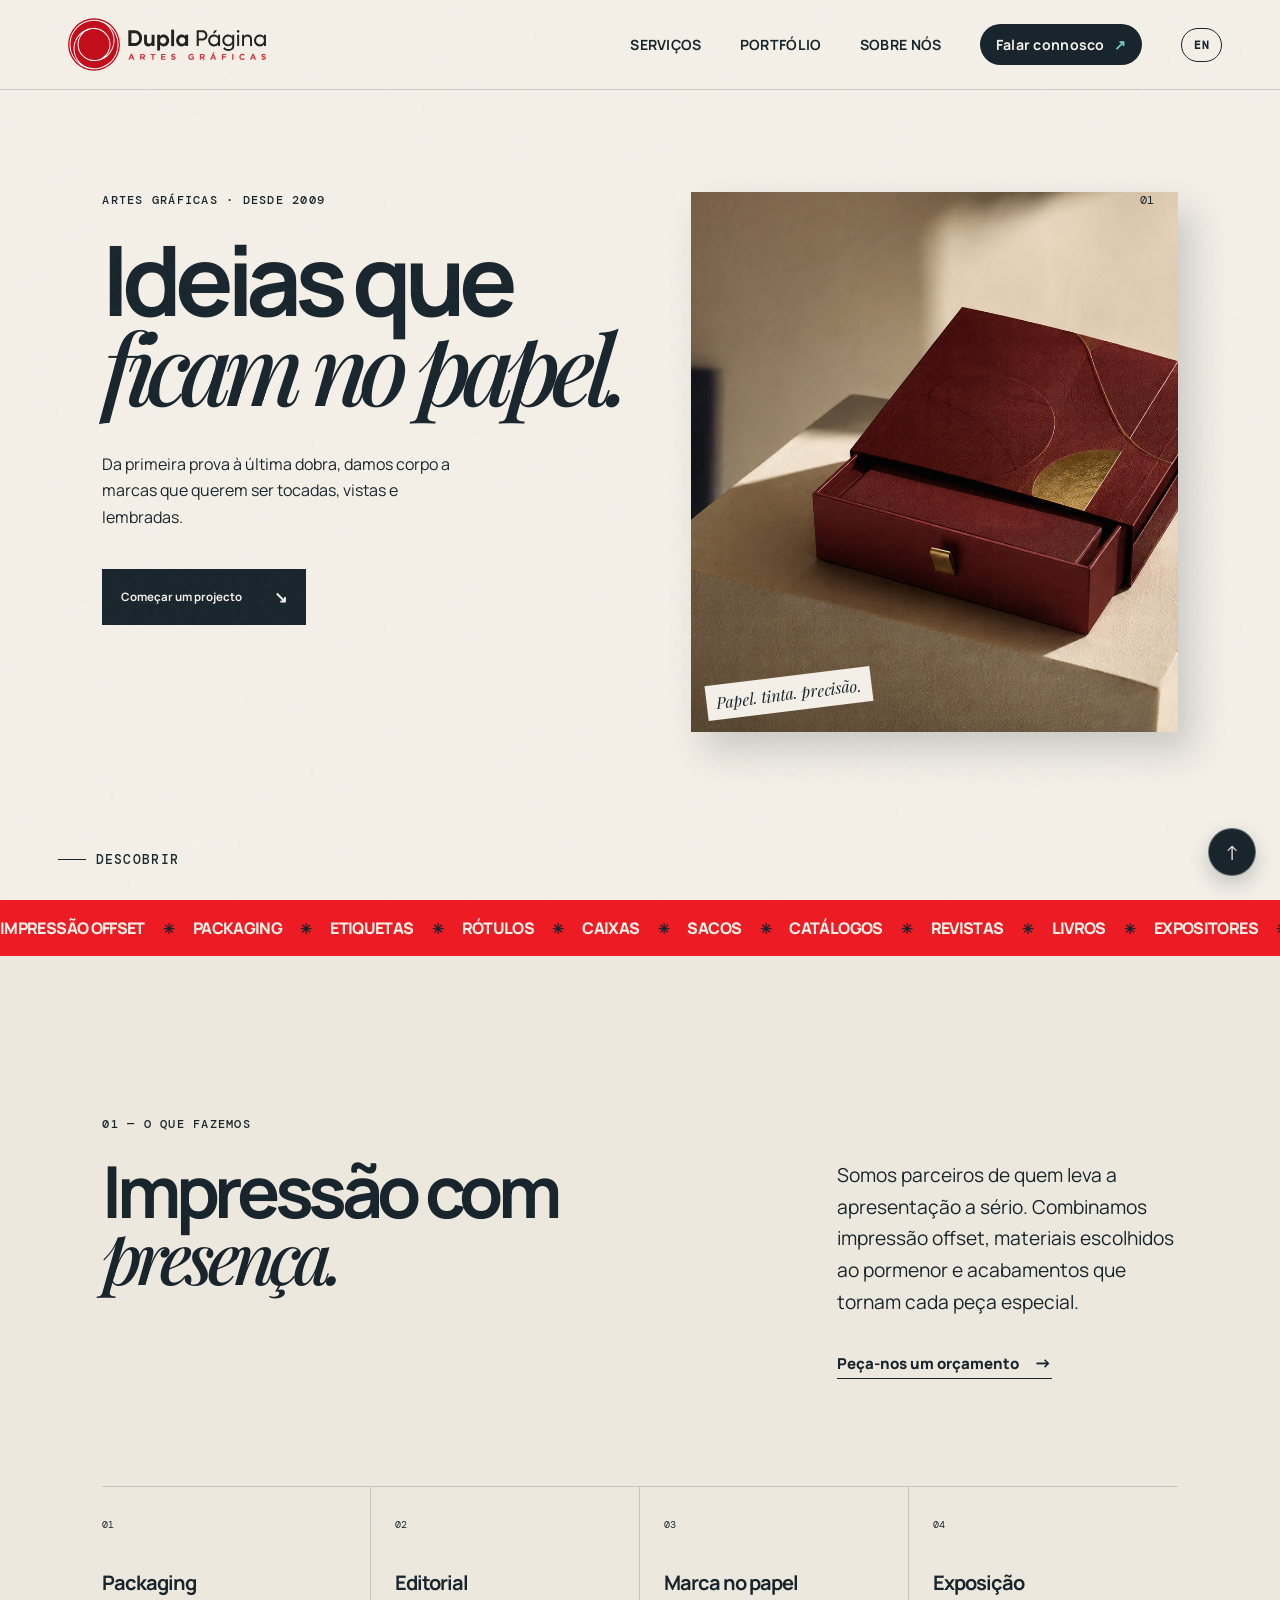
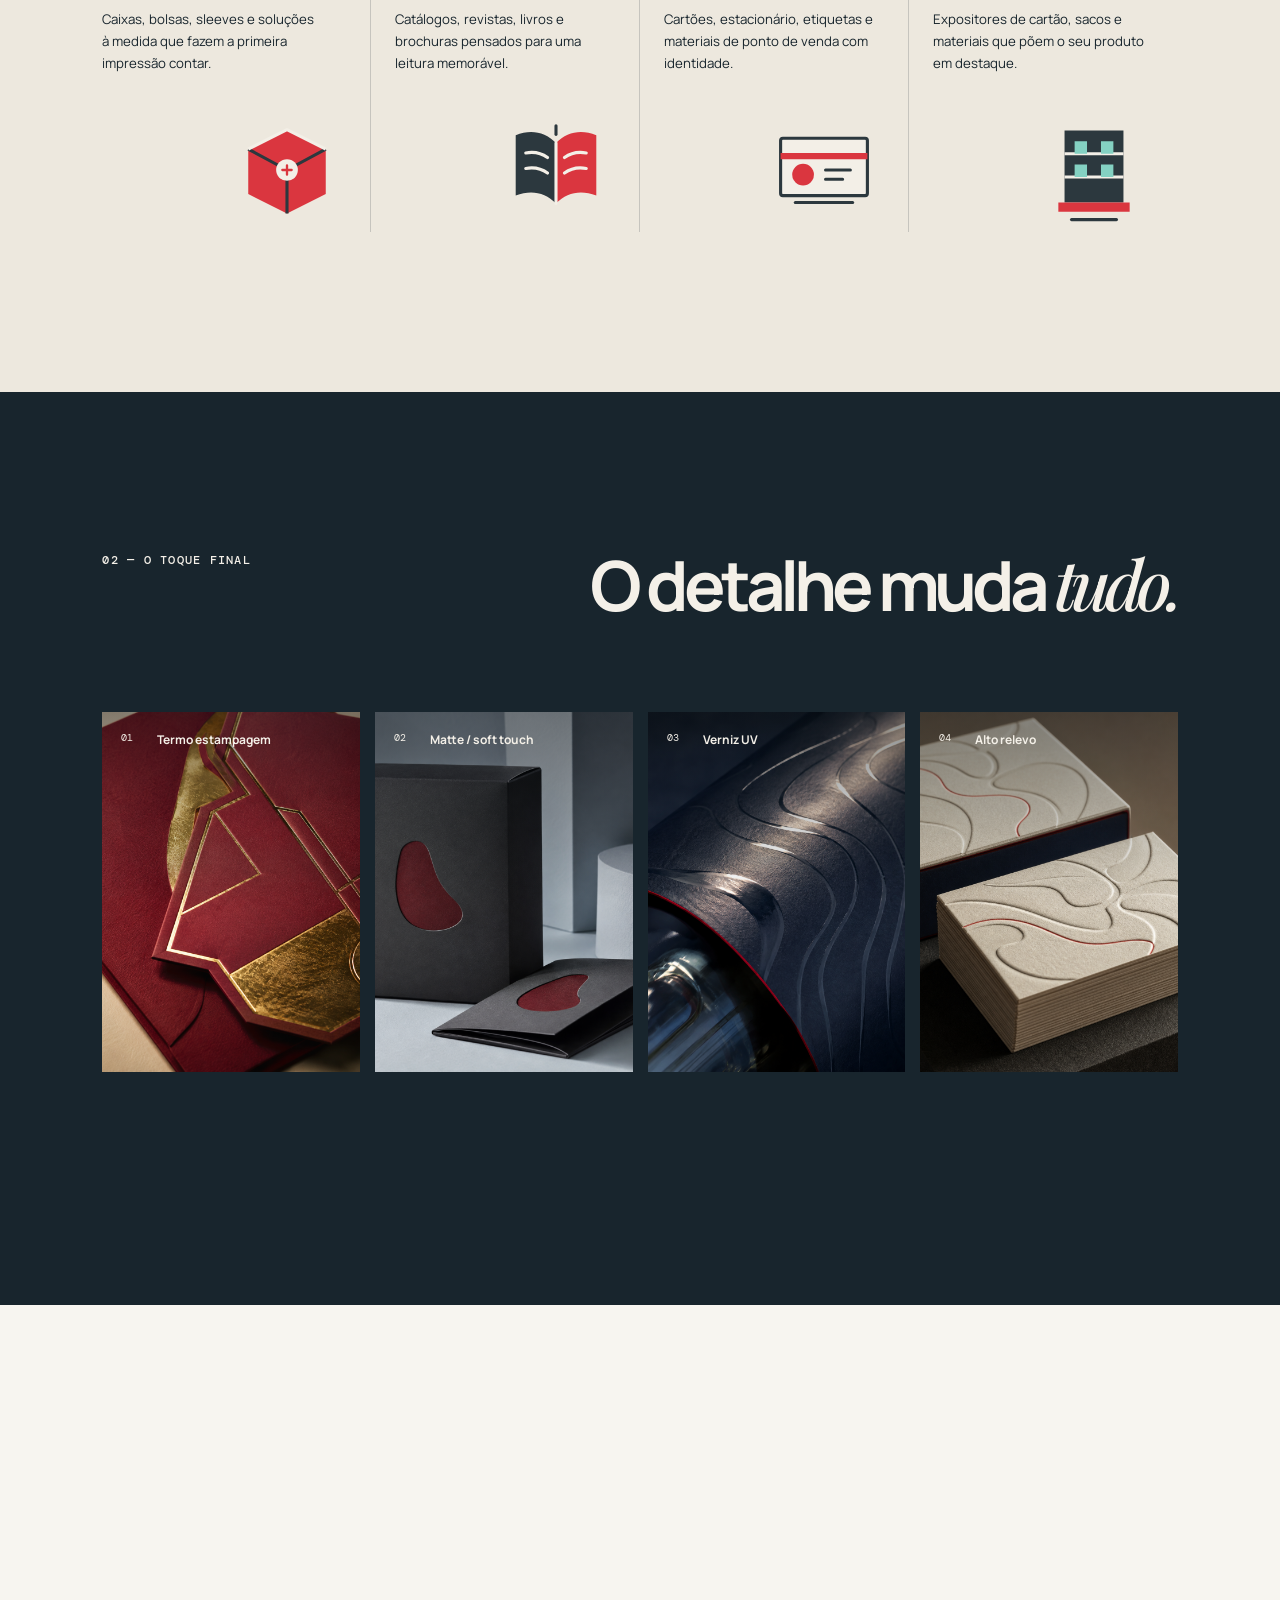
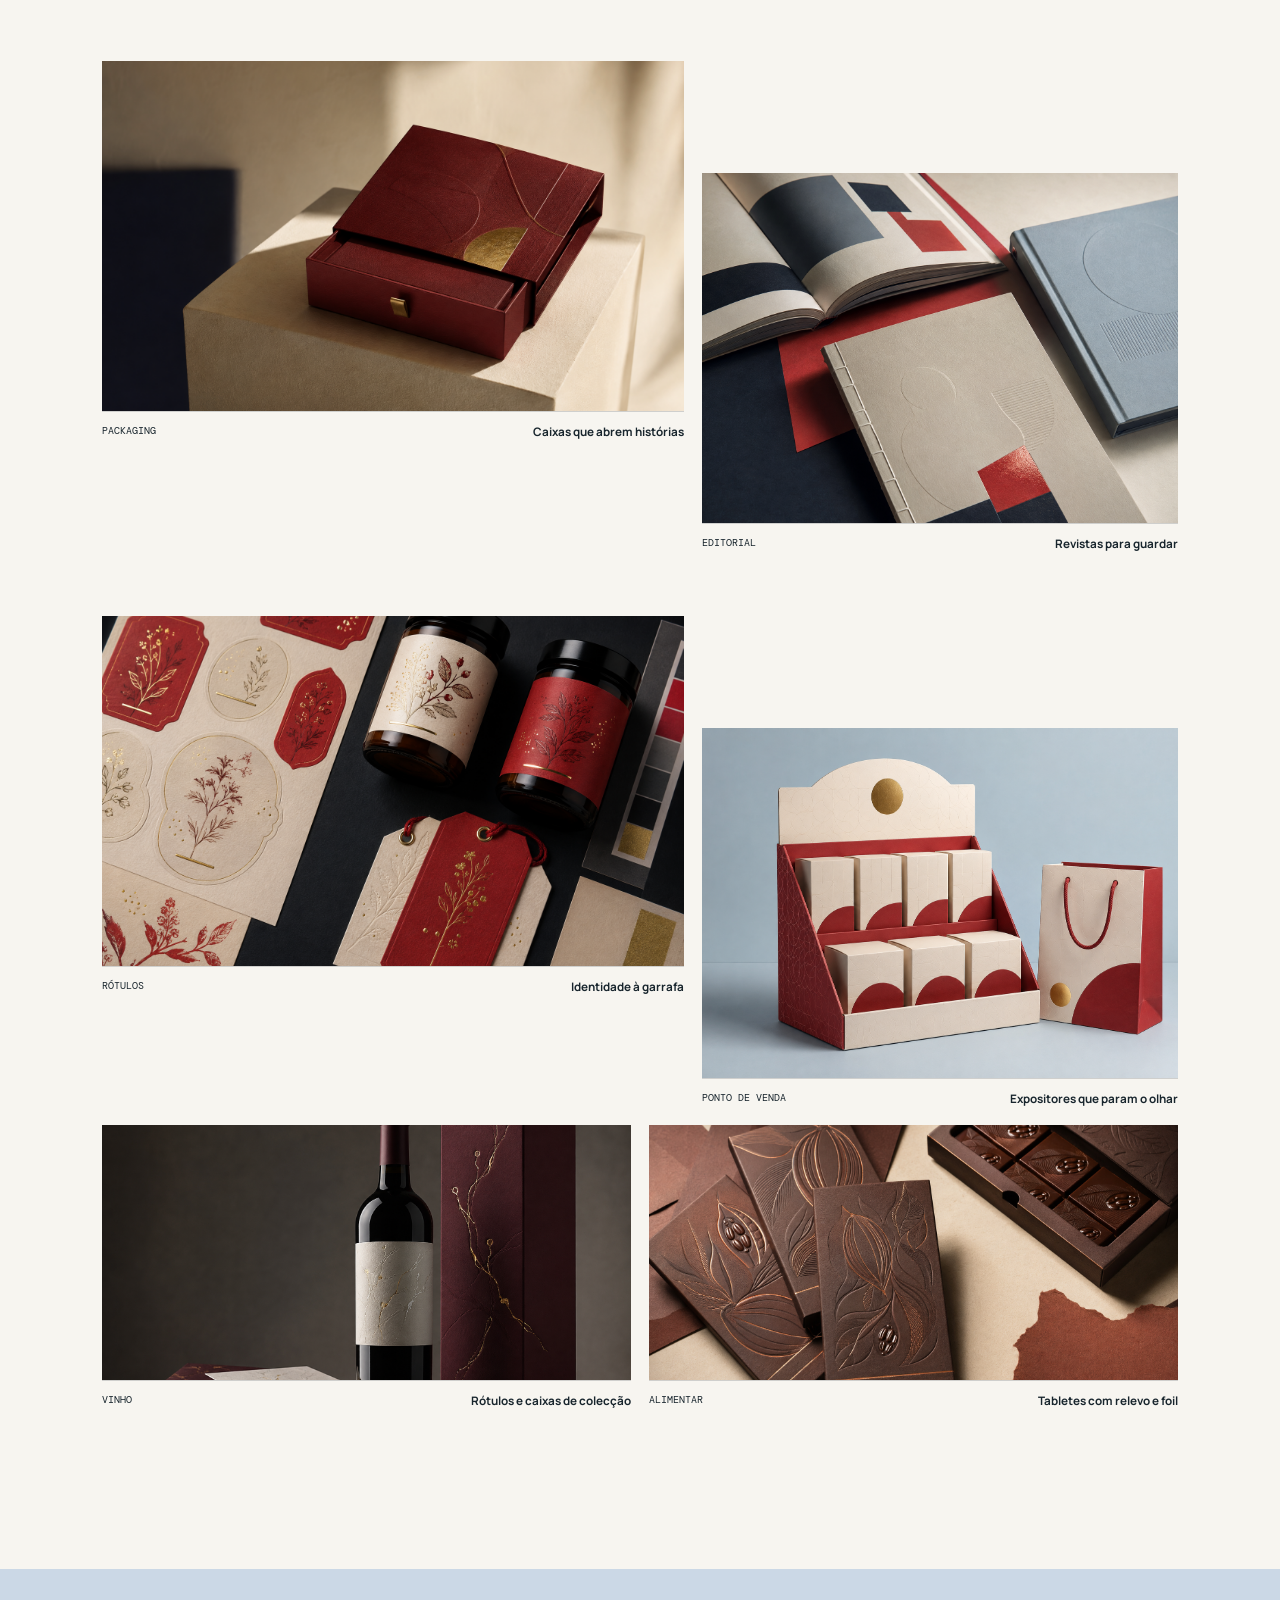
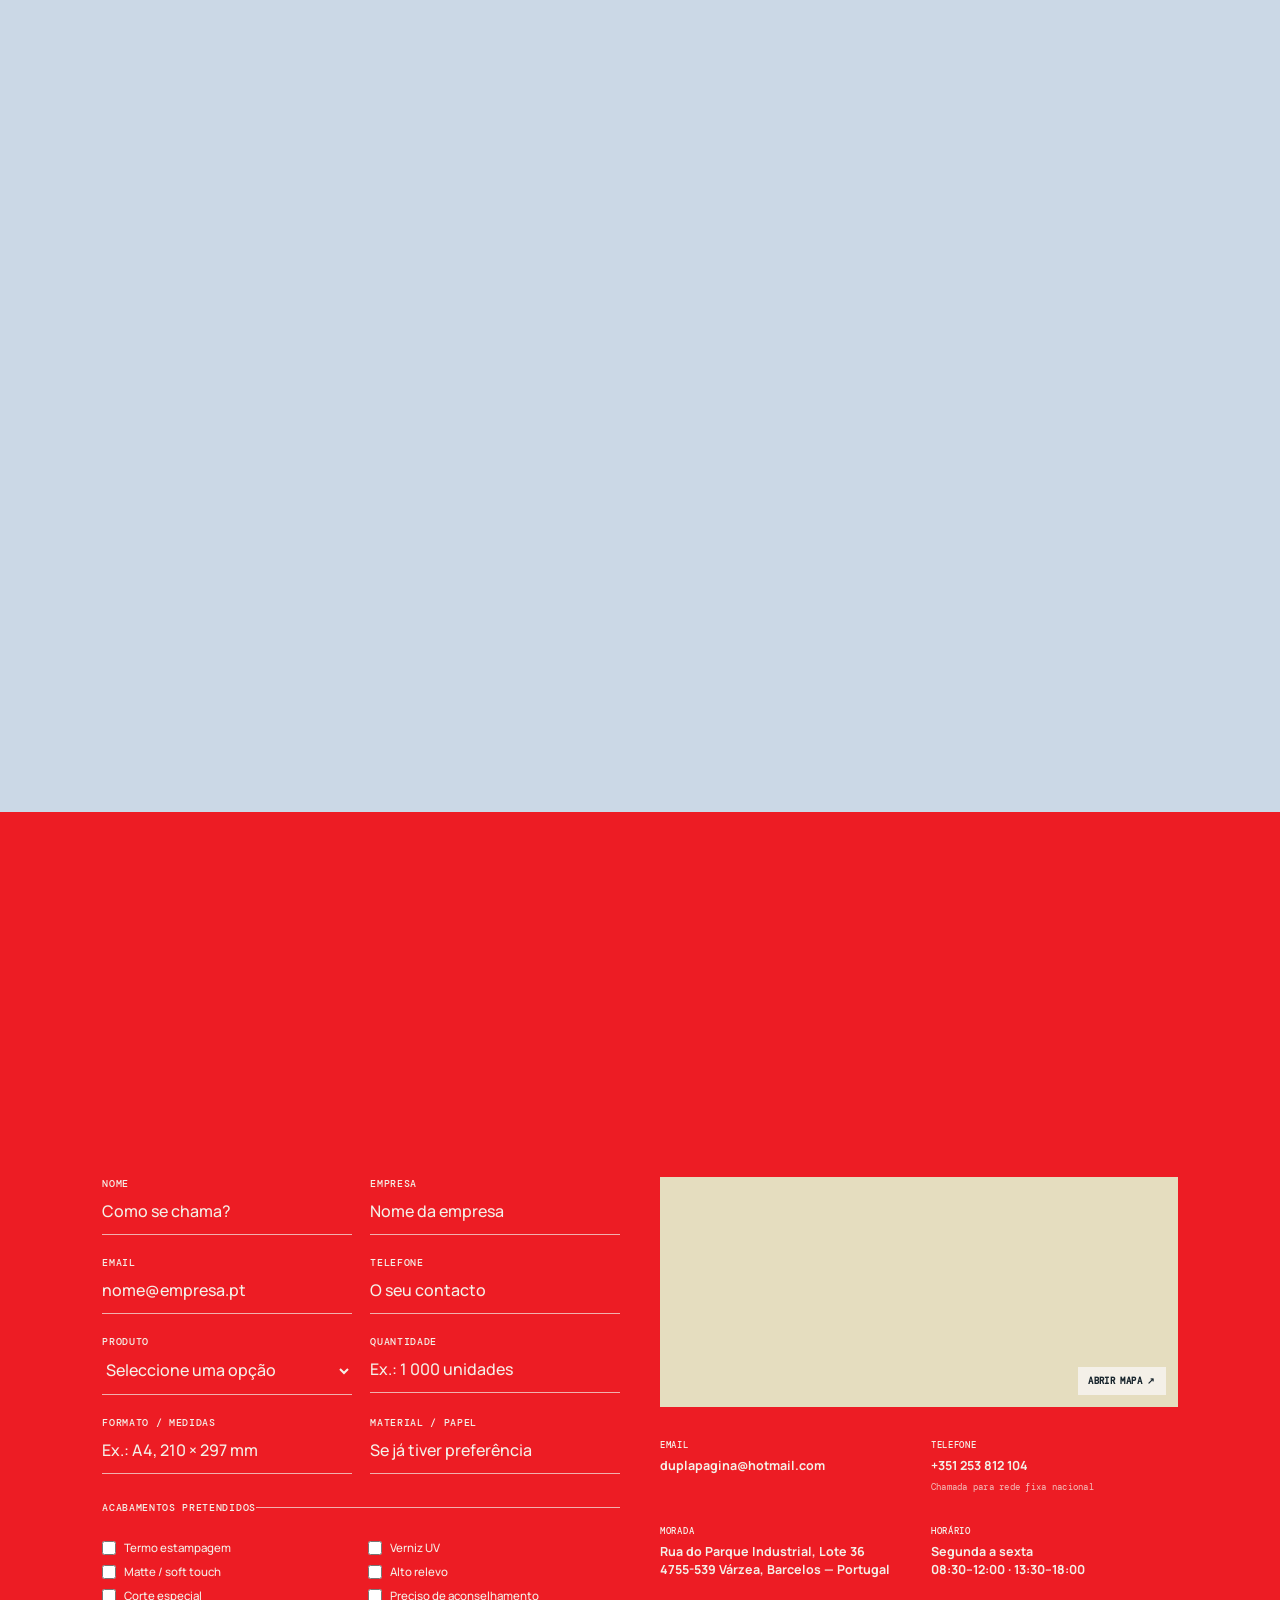
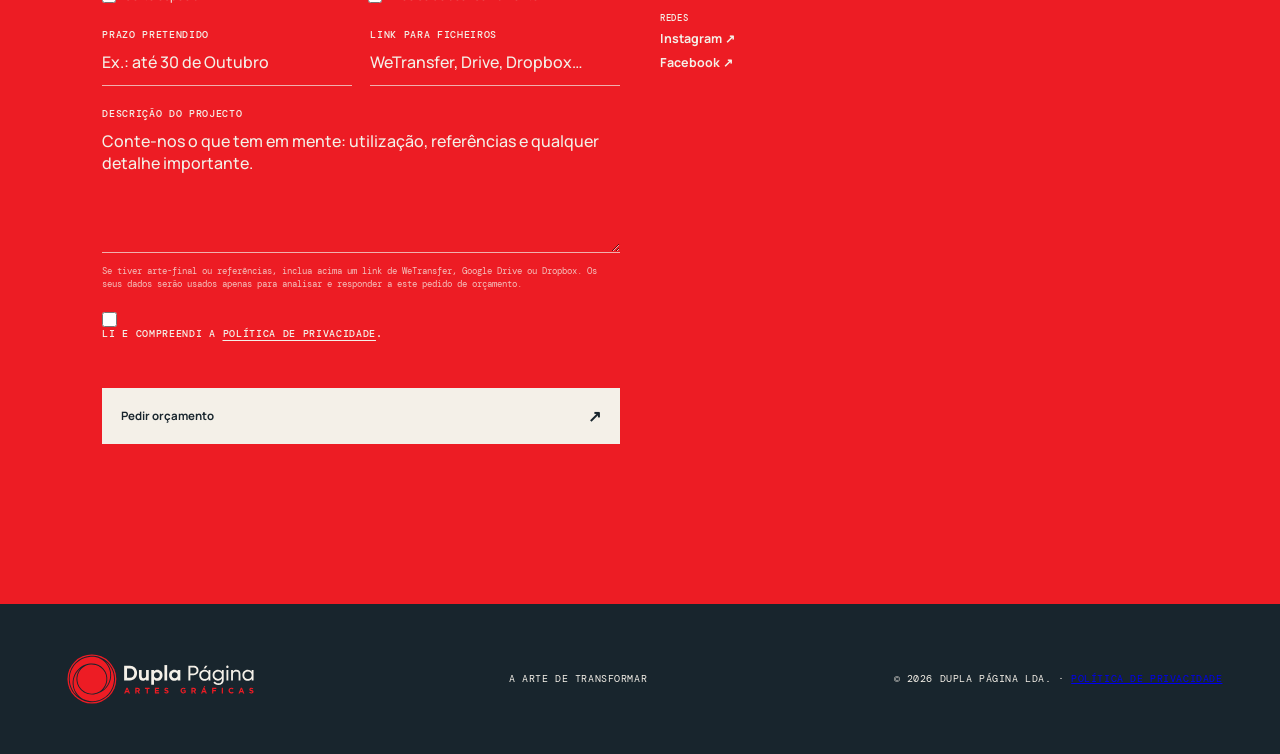
==== commit 4bc44862: "Add files via upload" ====
--- a/index.html
+++ b/index.html
@@ -10,6 +10,8 @@
     <link rel="preconnect" href="https://fonts.gstatic.com" crossorigin />
     <link href="https://fonts.googleapis.com/css2?family=DM+Mono:wght@400;500&family=Manrope:wght@400;500;600;700;800&family=Playfair+Display:ital,wght@0,500;0,600;0,700;1,600&display=swap" rel="stylesheet" />
     <link rel="stylesheet" href="styles.css" />
+    <link rel="alternate" hreflang="pt-PT" href="https://www.duplapagina.pt/" />
+    <link rel="alternate" hreflang="en" href="https://www.duplapagina.pt/en/" />
     <script defer src="https://cloud.umami.is/script.js" data-website-id="6ad08e51-8793-4ea6-9a2f-28024bf5d9da"></script>
     <style>
       /* Ajuste de identidade: vermelho substitui todos os apontamentos laranja. */
@@ -23,6 +25,8 @@
       .magazine::after { background: #d93b43; }
       .map-grid { background: linear-gradient(33deg, transparent 46%, #c84148 47% 50%, transparent 51%), linear-gradient(117deg, transparent 48%, #9fac78 49% 53%, transparent 54%), repeating-linear-gradient(0deg, transparent 0 28px, rgba(44,83,79,.25) 29px 31px), repeating-linear-gradient(90deg, transparent 0 40px, rgba(44,83,79,.2) 41px 43px); }
       .nav a { font-size: .88rem; }
+      .nav .language-switch { padding: 9px 12px; border: 1px solid var(--ink); border-radius: 999px; font: 700 .67rem var(--mono); letter-spacing: .08em; transition: background .2s ease, color .2s ease, transform .2s ease; }
+      .nav .language-switch:hover { background: var(--orange); color: var(--cream); border-color: var(--orange); transform: translateY(-2px); }
       .eyebrow { font-size: .78rem; }
       .scroll-prompt { font-size: .8rem; }
       .text-link { font-size: .94rem; }
@@ -94,6 +98,7 @@
         <a href="#trabalhos">PORTFÓLIO</a>
         <a href="#sobre">SOBRE NÓS</a>
         <a href="#contactos" class="nav-contact">Falar connosco <span>↗</span></a>
+        <a href="en/index.html" class="language-switch" lang="en" hreflang="en" aria-label="View website in English">EN</a>
       </nav>
     </header>
 
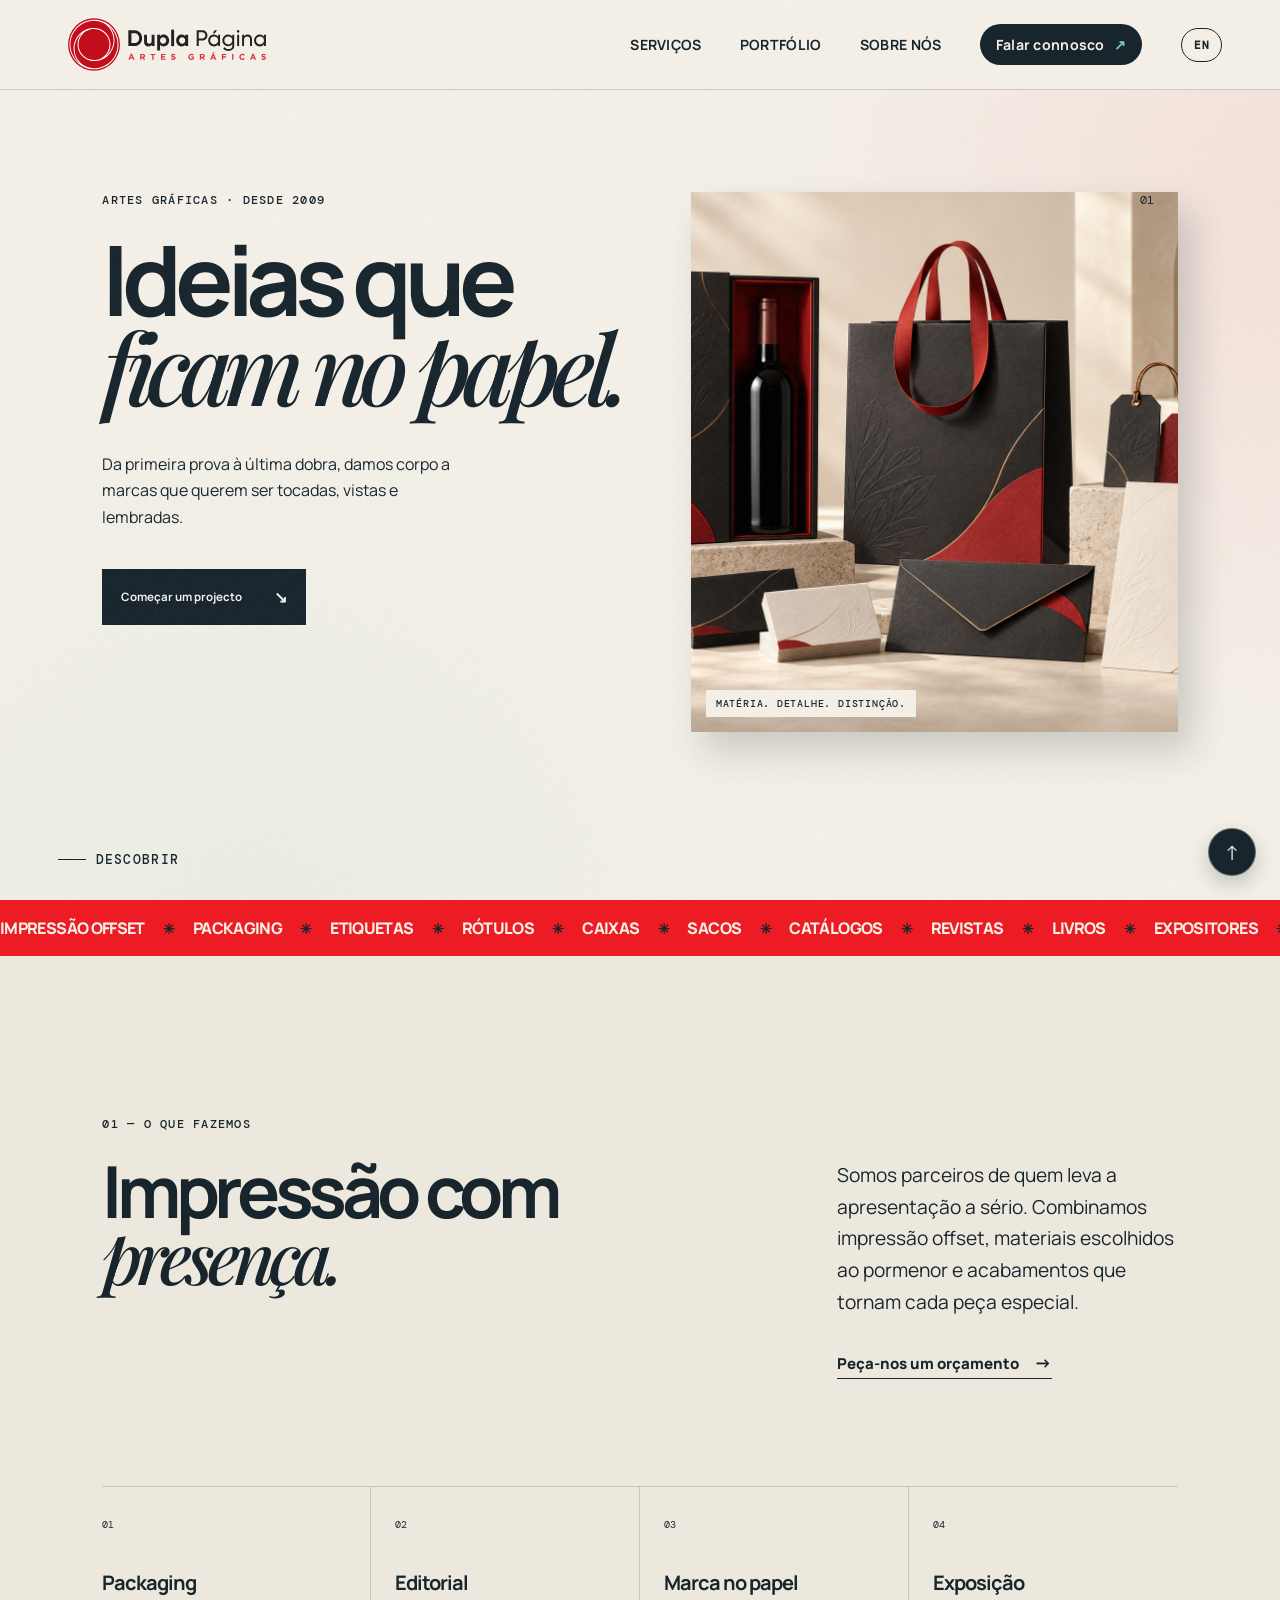
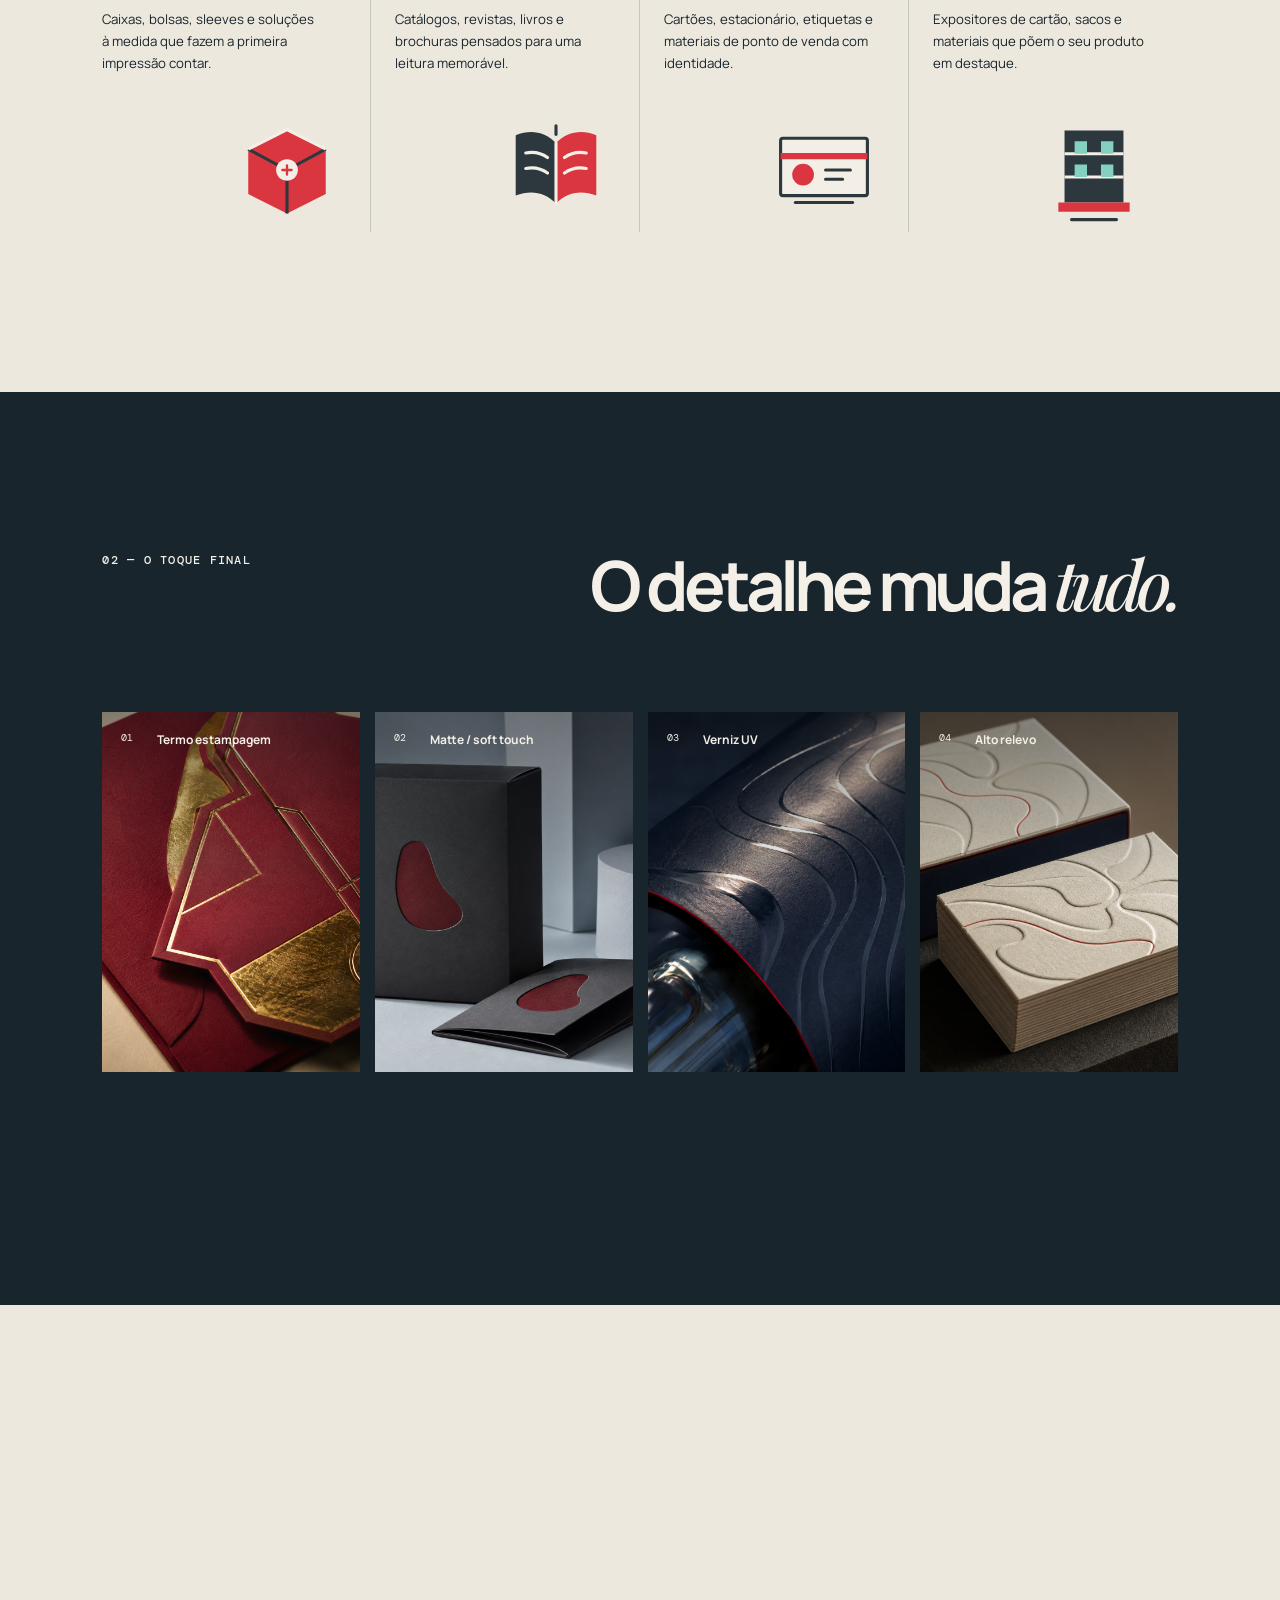
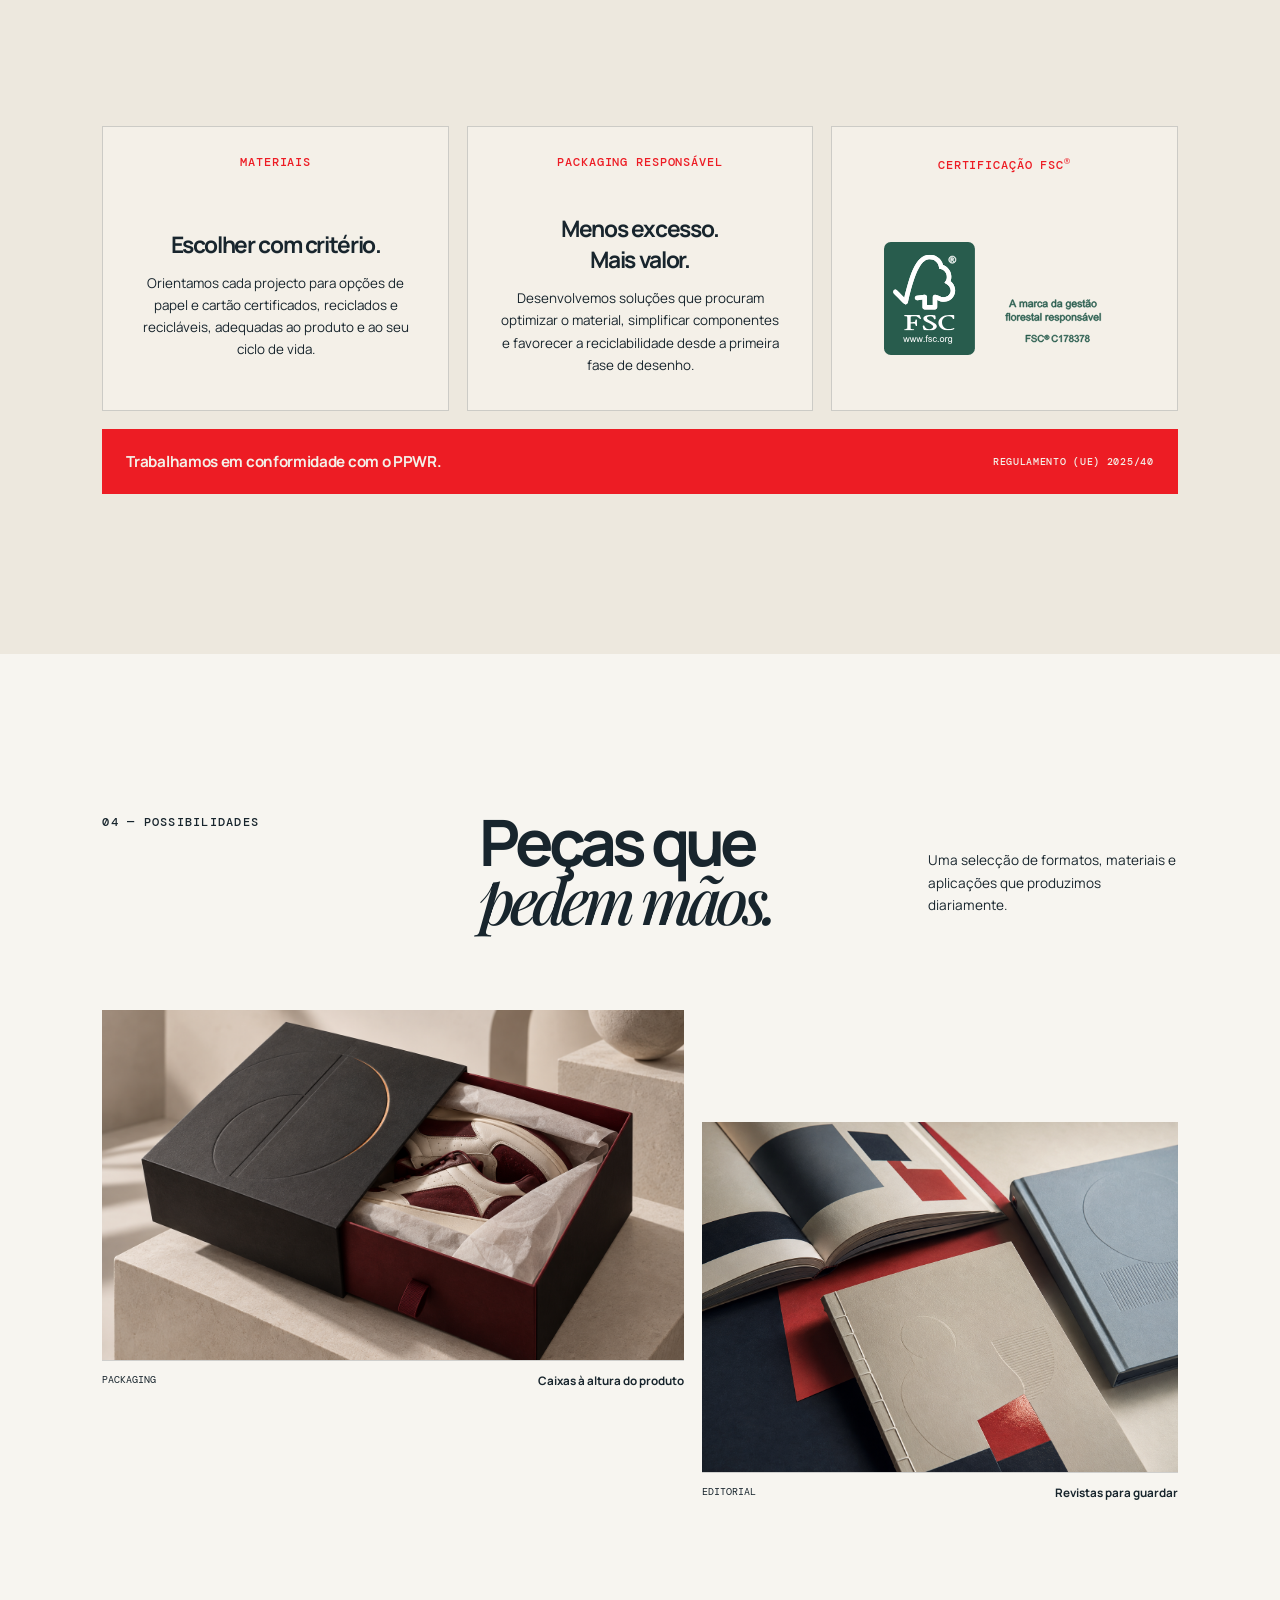
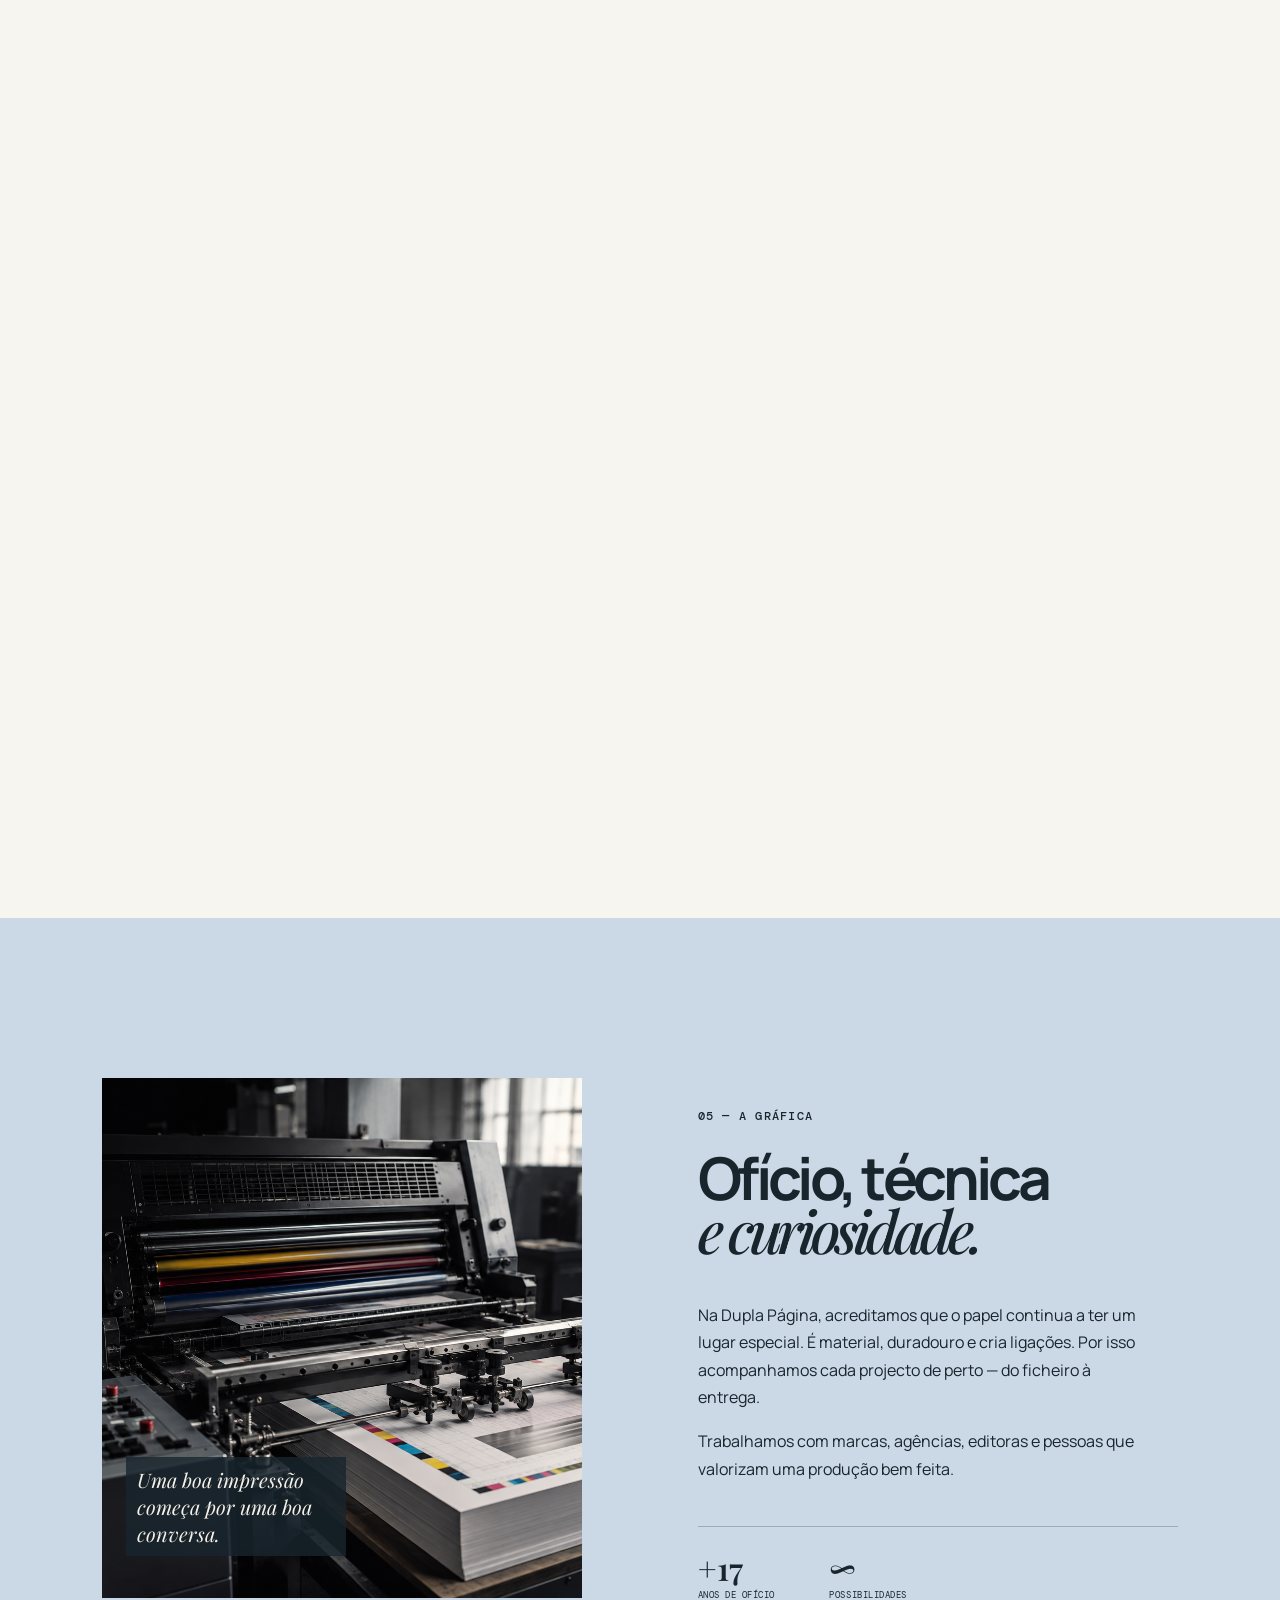
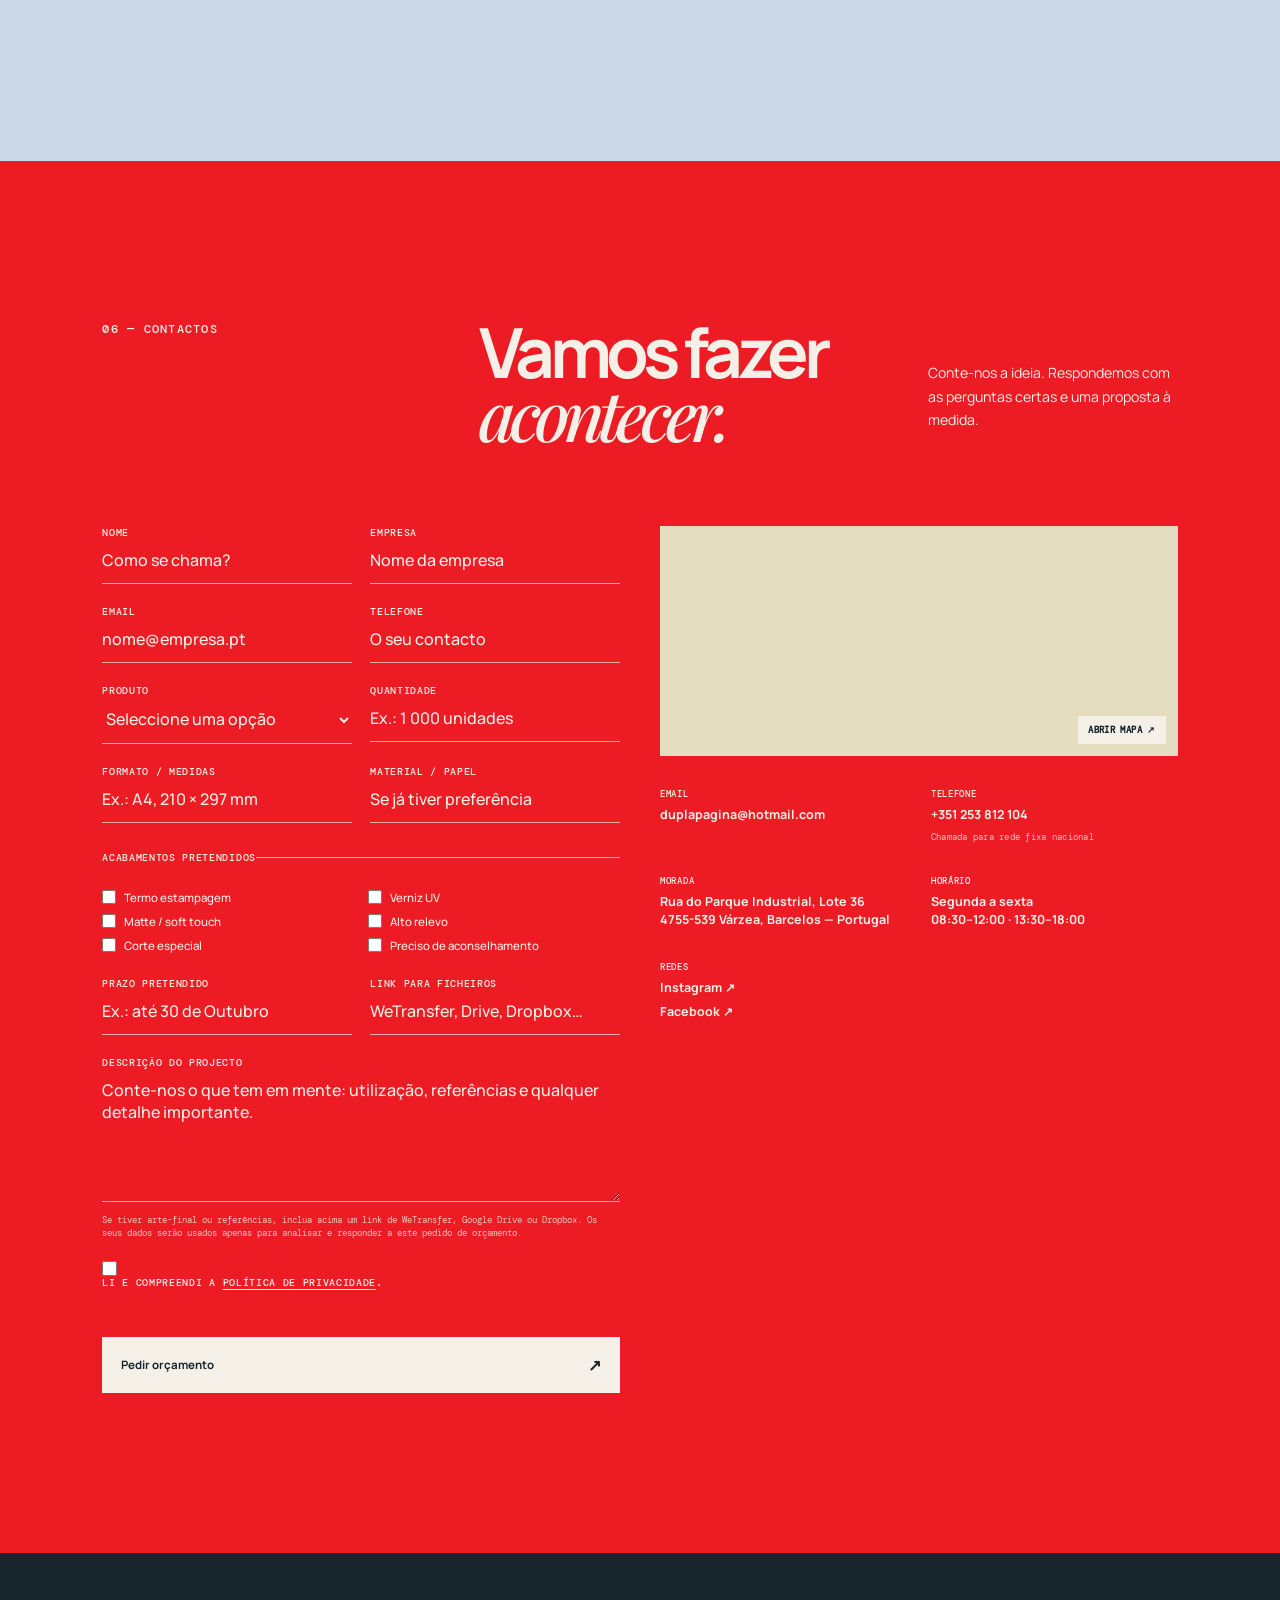
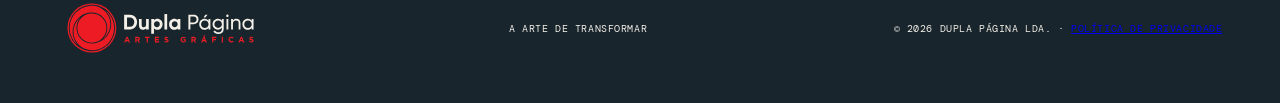
==== commit 4333530d: "Add files via upload" ====
--- a/index.html
+++ b/index.html
@@ -16,6 +16,9 @@
     <style>
       /* Ajuste de identidade: vermelho substitui todos os apontamentos laranja. */
       :root { --orange: #ed1c24; --acid: #79cfc0; }
+      .hero { background-image: radial-gradient(circle at 82% 12%, rgba(237,28,36,.075), transparent 34%), radial-gradient(circle at 16% 85%, rgba(121,207,192,.08), transparent 36%); background-size: 125% 125%; animation: hero-background-drift 18s ease-in-out infinite alternate; }
+      @keyframes hero-background-drift { from { background-position: 0% 0%; } to { background-position: 100% 60%; } }
+      @media (prefers-reduced-motion: reduce) { .hero { animation: none; } }
       html { scroll-padding-top: 105px; }
       .site-header { position: sticky; top: 0; z-index: 30; transition: background .25s ease, box-shadow .25s ease, backdrop-filter .25s ease; }
       .site-header.is-scrolled { background: rgba(244,240,232,.74); box-shadow: 0 5px 18px rgba(24,37,45,.07); backdrop-filter: blur(10px); }
@@ -43,7 +46,7 @@
       .map-link { position: absolute; right: 12px; bottom: 12px; z-index: 2; padding: 8px 10px; background: var(--cream); color: var(--ink); font: 700 .57rem var(--mono); text-decoration: none; text-transform: uppercase; letter-spacing: .04em; }
       .hero-product-image { width: 100%; height: 100%; display: block; object-fit: cover; box-shadow: 14px 19px 34px rgba(24,37,45,.19); }
       .hero-art .hero-number, .hero-art .art-caption { z-index: 2; }
-      .hero-art .art-caption { background: var(--cream); padding: 7px 10px; }
+      .hero-art .art-caption { background: var(--cream); padding: 7px 10px; transform: none; font: 500 .62rem var(--mono); font-style: normal; letter-spacing: .08em; text-transform: uppercase; }
       .project-art .portfolio-photo { width: 100%; height: 100%; display: block; object-fit: cover; }
       .work-extra { display: grid; grid-template-columns: 1fr 1fr; gap: 18px; margin-top: 18px; }
       .work-extra-item { overflow: hidden; }
@@ -67,6 +70,21 @@
       .finish-photo::after { content: ''; position: absolute; inset: 0; background: linear-gradient(180deg, rgba(10,16,20,.48), transparent 52%); pointer-events: none; }
       .finish-photo img { display: block; width: 100%; height: 100%; object-fit: cover; }
       .finish-photo .finish-label { position: absolute; z-index: 1; top: 19px; left: 19px; color: var(--cream); }
+      .sustainability { background: var(--paper); }
+      .sustainability-heading { display: grid; grid-template-columns: 1fr 1.2fr .7fr; gap: 20px; }
+      .sustainability h2 { margin: 0; font-size: clamp(3rem, 5.1vw, 5.45rem); line-height: .91; letter-spacing: -.07em; }
+      .sustainability h2 em { font-family: var(--serif); font-weight: 500; letter-spacing: -.09em; }
+      .sustainability-heading > p:last-child { align-self: end; margin: 0; font-size: .9rem; line-height: 1.7; }
+      .sustainability-grid { display: grid; grid-template-columns: 1fr 1fr 1fr; gap: 18px; margin-top: 5rem; }
+      .sustainability-card { position: relative; display: flex; flex-direction: column; align-items: center; justify-content: center; min-height: 285px; padding: 58px 24px 24px; border: 1px solid var(--line); background: var(--cream); text-align: center; }
+      .sustainability-card > span { position: absolute; top: 27px; right: 18px; left: 18px; font: 500 .78rem var(--mono); letter-spacing: .07em; text-transform: uppercase; color: var(--orange); }
+      .sustainability-card h3 { margin: 18px 0 12px; font-size: 1.42rem; letter-spacing: -.06em; }
+      .sustainability-card p { margin: 0; max-width: 285px; font-size: .84rem; line-height: 1.65; }
+      .fsc-approval-card { justify-content: center; background: var(--cream); color: var(--ink); border-color: var(--line); }
+      .fsc-approval-mark { display: grid; place-items: center; width: 115px; height: 115px; border: 1px dashed rgba(244,240,232,.75); color: var(--cream); font: 700 1.42rem var(--sans); letter-spacing: -.07em; }
+      .fsc-logo { display: block; width: min(100%, 240px); height: auto; max-height: 125px; margin: 26px auto 0; object-fit: contain; object-position: center; }
+      .ppwr-note { display: flex; justify-content: space-between; align-items: center; gap: 24px; margin-top: 18px; padding: 22px 24px; background: var(--orange); color: var(--cream); }
+      .ppwr-note b { color: var(--cream); font-size: .95rem; letter-spacing: -.02em; }.ppwr-note span { color: var(--cream); font: 500 .62rem var(--mono); text-transform: uppercase; letter-spacing: .07em; }
       .back-to-top { position: fixed; right: 24px; bottom: 24px; z-index: 20; width: 48px; height: 48px; display: grid; place-items: center; background: var(--ink); color: var(--cream); border: 1px solid rgba(244,240,232,.35); border-radius: 50%; text-decoration: none; font: 400 1.25rem var(--sans); box-shadow: 0 8px 20px rgba(24,37,45,.22); transition: transform .2s ease, background .2s ease; }
       .back-to-top:hover { transform: translateY(-4px); background: var(--orange); }
       .official-logo { display: block; line-height: 0; }
@@ -76,6 +94,7 @@
       @media (max-width: 760px) { html { scroll-padding-top: 84px; } .official-logo img { width: 185px; } }
       @media (max-width: 760px) { .work-extra { grid-template-columns: 1fr; } .work-extra-item img { height: 235px; } }
       @media (max-width: 760px) { .finish-showcase { grid-template-columns: 1fr 1fr; } .finish-card { height: 245px; } }
+      @media (max-width: 760px) { .sustainability-heading, .sustainability-grid { grid-template-columns: 1fr; gap: 18px; } .sustainability-grid { margin-top: 3rem; } .sustainability-card { min-height: 230px; } .ppwr-note { display: block; } .ppwr-note span { display: block; margin-top: 8px; } }
       @media (max-width: 760px) { .form-row, .finish-options { grid-template-columns: 1fr; gap: 0; } }
       .contact { color: var(--cream); }
       .contact .eyebrow, .contact .contact-top > p:last-child, .contact-form label,
@@ -86,9 +105,9 @@
       .map-placeholder { color: var(--ink); }
     </style>
   </head>
-  <body>
+  <body id="topo">
     <div class="page-noise" aria-hidden="true"></div>
-    <header class="site-header" id="topo">
+    <header class="site-header">
       <a class="official-logo" href="#topo" aria-label="Dupla Página, início">
         <img src="assets/dupla-pagina-logo.svg" alt="Dupla Página — Artes Gráficas" />
       </a>
@@ -112,8 +131,8 @@
         </div>
         <div class="hero-art reveal">
           <div class="hero-number">01</div>
-          <img class="hero-product-image" src="assets/portfolio-premium-box.png" alt="Caixa premium com estampagem dourada" />
-          <p class="art-caption">Papel. tinta. precisão.</p>
+          <img class="hero-product-image" src="assets/hero-premium-collection-v2.png" alt="Coleção premium de packaging, saco de papel, etiquetas, cartões, envelope e papel timbrado" />
+          <p class="art-caption">MATÉRIA. DETALHE. DISTINÇÃO.</p>
         </div>
         <a href="#servicos" class="scroll-prompt"><span></span>Descobrir</a>
       </section>
@@ -150,10 +169,20 @@
         <div class="finish-footer reveal"><p>Plasticização matte ou brilho, verniz UV localizado, relevo seco, corte especial e muito mais.</p><a href="#contactos" class="text-link">Explorar acabamentos <span>→</span></a></div>
       </section>
 
+      <section class="sustainability section-pad" id="sustentabilidade">
+        <div class="sustainability-heading reveal"><p class="eyebrow">03 — Sustentabilidade</p><h2>Imprimir melhor<br /><em>para o futuro.</em></h2><p>Aliamos conhecimento técnico, materiais responsáveis e decisões de produção que reduzem o impacto ambiental sem retirar força à embalagem.</p></div>
+        <div class="sustainability-grid">
+          <article class="sustainability-card reveal"><span>Materiais</span><h3>Escolher com critério.</h3><p>Orientamos cada projecto para opções de papel e cartão certificados, reciclados e recicláveis, adequadas ao produto e ao seu ciclo de vida.</p></article>
+          <article class="sustainability-card reveal"><span>Packaging responsável</span><h3>Menos excesso.<br />Mais valor.</h3><p>Desenvolvemos soluções que procuram optimizar o material, simplificar componentes e favorecer a reciclabilidade desde a primeira fase de desenho.</p></article>
+          <article class="sustainability-card fsc-approval-card reveal"><span>Certificação FSC<sup>®</sup></span><img class="fsc-logo" src="assets/fsc-logo-pt.svg" alt="Logótipo FSC — código de licença FSC-C178378" /></article>
+        </div>
+        <div class="ppwr-note reveal"><b>Trabalhamos em conformidade com o PPWR.</b><span>Regulamento (UE) 2025/40</span></div>
+      </section>
+
       <section class="work section-pad" id="trabalhos">
-        <div class="work-heading reveal"><p class="eyebrow">03 — Possibilidades</p><h2>Peças que<br /><em>pedem mãos.</em></h2><p>Uma selecção de formatos, materiais e aplicações que produzimos diariamente.</p></div>
+        <div class="work-heading reveal"><p class="eyebrow">04 — Possibilidades</p><h2>Peças que<br /><em>pedem mãos.</em></h2><p>Uma selecção de formatos, materiais e aplicações que produzimos diariamente.</p></div>
         <div class="work-grid">
-          <article class="work-item item-packaging reveal"><div class="project-art"><img class="portfolio-photo" src="assets/portfolio-premium-box.png" alt="Caixa premium com relevo e ouro" /></div><div class="work-meta"><span>Packaging</span><b>Caixas que abrem histórias</b></div></article>
+          <article class="work-item item-packaging reveal"><div class="project-art"><img class="portfolio-photo" src="assets/portfolio-sneaker-box.png" alt="Caixa premium para sapatilhas com acabamento soft touch e detalhe metalizado" /></div><div class="work-meta"><span>Packaging</span><b>Caixas à altura do produto</b></div></article>
           <article class="work-item item-editorial reveal"><div class="project-art"><img class="portfolio-photo" src="assets/portfolio-editorial.png" alt="Revistas e livros de produção premium" /></div><div class="work-meta"><span>Editorial</span><b>Revistas para guardar</b></div></article>
           <article class="work-item item-labels reveal"><div class="project-art"><img class="portfolio-photo" src="assets/portfolio-labels.png" alt="Etiquetas premium com verniz UV" /></div><div class="work-meta"><span>Rótulos</span><b>Identidade à garrafa</b></div></article>
           <article class="work-item item-display reveal"><div class="project-art"><img class="portfolio-photo" src="assets/portfolio-display.png" alt="Expositor de cartão e saco impresso" /></div><div class="work-meta"><span>Ponto de venda</span><b>Expositores que param o olhar</b></div></article>
@@ -166,11 +195,11 @@
 
       <section class="about section-pad" id="sobre">
         <div class="about-image reveal"><img class="about-photo" src="assets/about-offset-press.png" alt="Máquina de impressão offset com folhas em produção" /><p>Uma boa impressão começa por uma boa conversa.</p></div>
-        <div class="about-copy reveal"><p class="eyebrow">04 — A gráfica</p><h2>Ofício, técnica<br /><em>e curiosidade.</em></h2><p>Na Dupla Página, acreditamos que o papel continua a ter um lugar especial. É material, duradouro e cria ligações. Por isso acompanhamos cada projecto de perto — do ficheiro à entrega.</p><p>Trabalhamos com marcas, agências, editoras e pessoas que valorizam uma produção bem feita.</p><div class="stats"><div><b>+17</b><span>anos de ofício</span></div><div><b>∞</b><span>possibilidades</span></div></div></div>
+        <div class="about-copy reveal"><p class="eyebrow">05 — A gráfica</p><h2>Ofício, técnica<br /><em>e curiosidade.</em></h2><p>Na Dupla Página, acreditamos que o papel continua a ter um lugar especial. É material, duradouro e cria ligações. Por isso acompanhamos cada projecto de perto — do ficheiro à entrega.</p><p>Trabalhamos com marcas, agências, editoras e pessoas que valorizam uma produção bem feita.</p><div class="stats"><div><b>+17</b><span>anos de ofício</span></div><div><b>∞</b><span>possibilidades</span></div></div></div>
       </section>
 
       <section class="contact section-pad" id="contactos">
-        <div class="contact-top reveal"><p class="eyebrow">05 — Contactos</p><h2>Vamos fazer<br /><em>acontecer.</em></h2><p>Conte-nos a ideia. Respondemos com as perguntas certas e uma proposta à medida.</p></div>
+        <div class="contact-top reveal"><p class="eyebrow">06 — Contactos</p><h2>Vamos fazer<br /><em>acontecer.</em></h2><p>Conte-nos a ideia. Respondemos com as perguntas certas e uma proposta à medida.</p></div>
         <div class="contact-grid">
           <form class="contact-form reveal" action="https://formsubmit.co/duplapagina@hotmail.com" method="POST">
             <input type="hidden" name="_subject" value="Novo contacto do website — Dupla Página" />
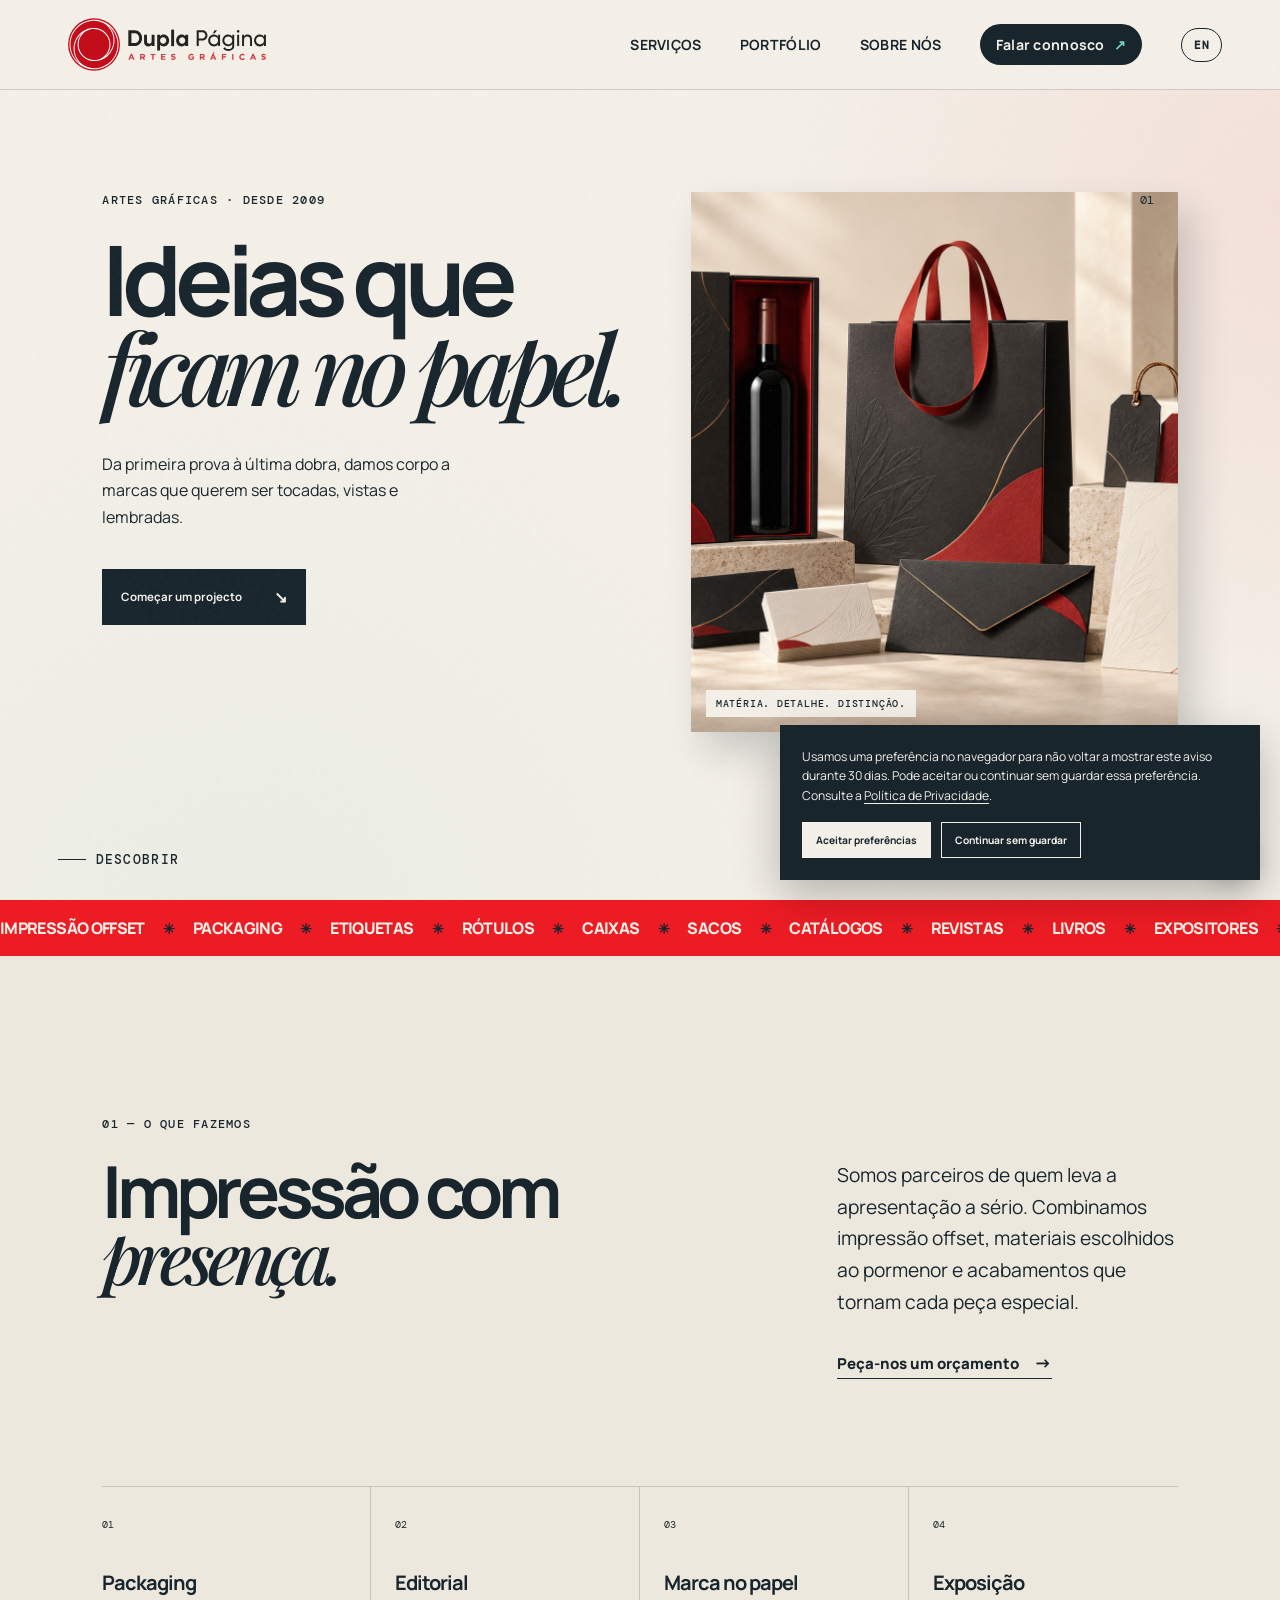
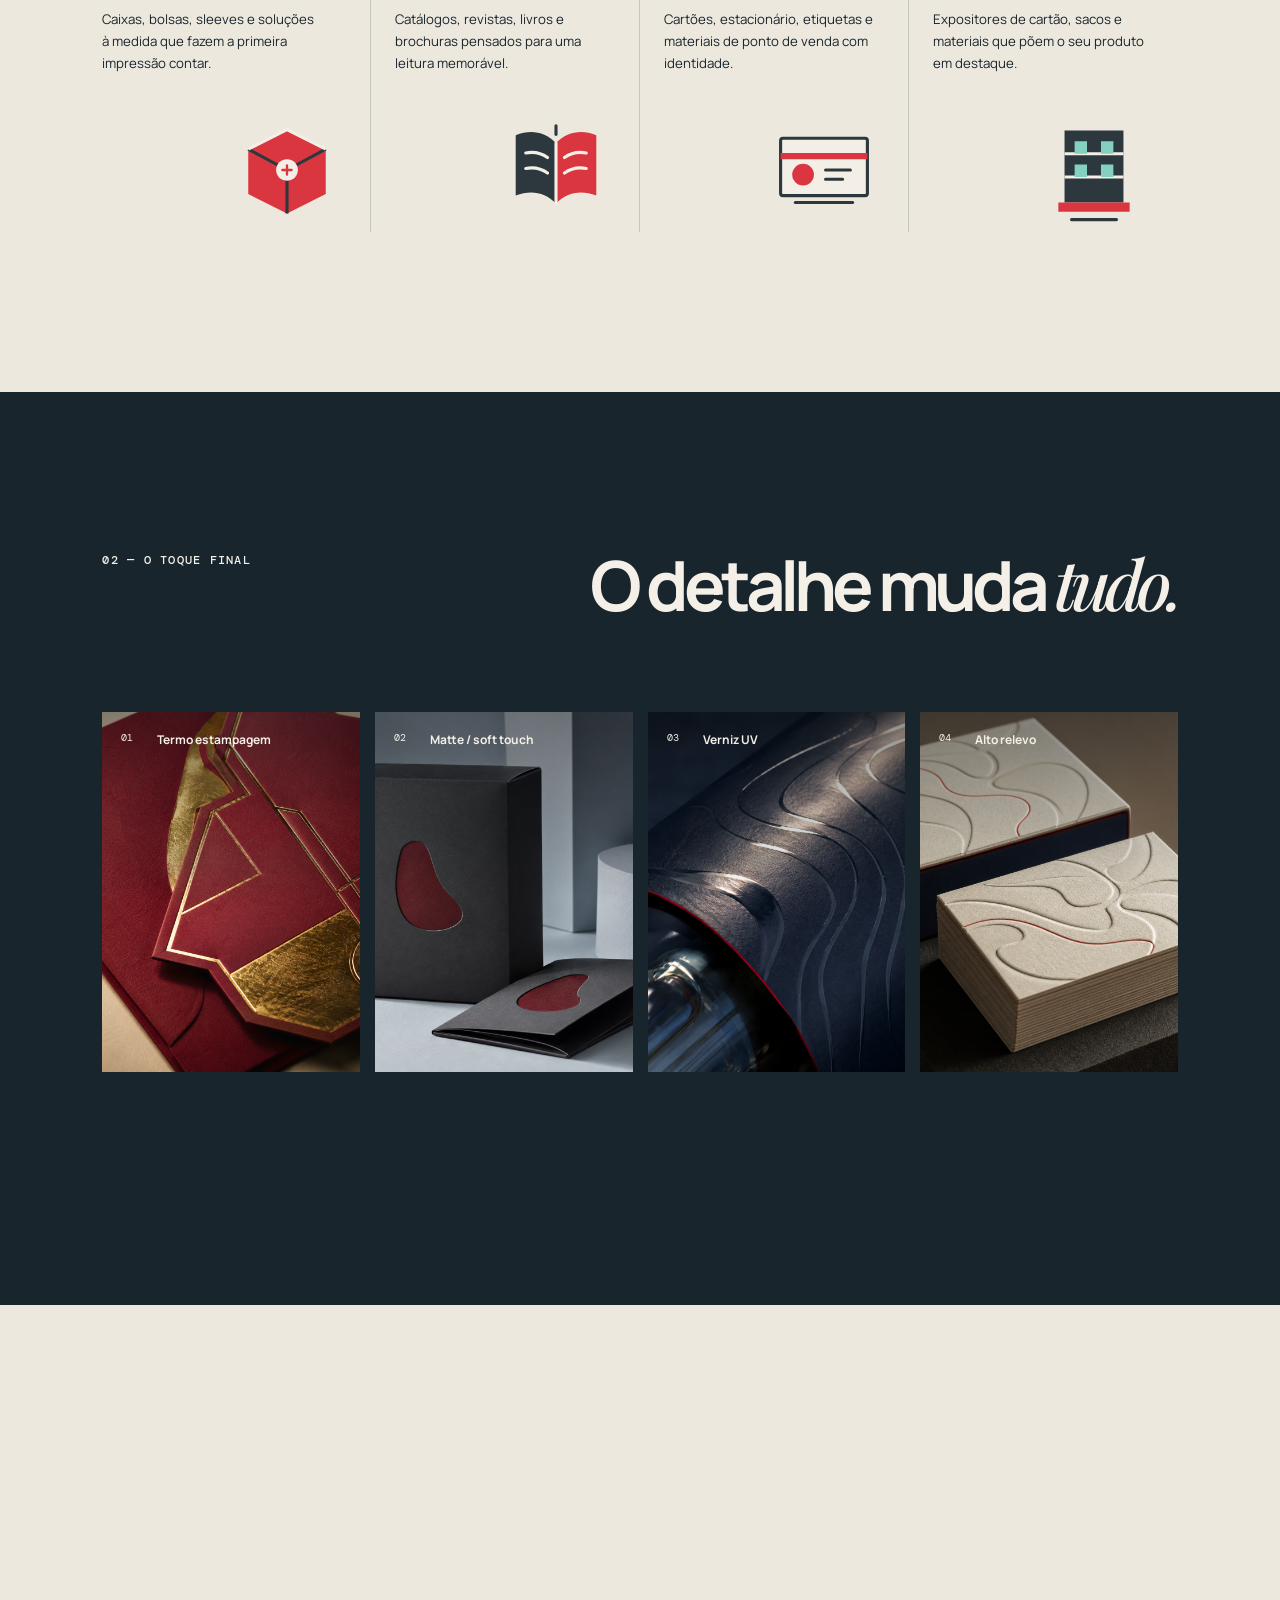
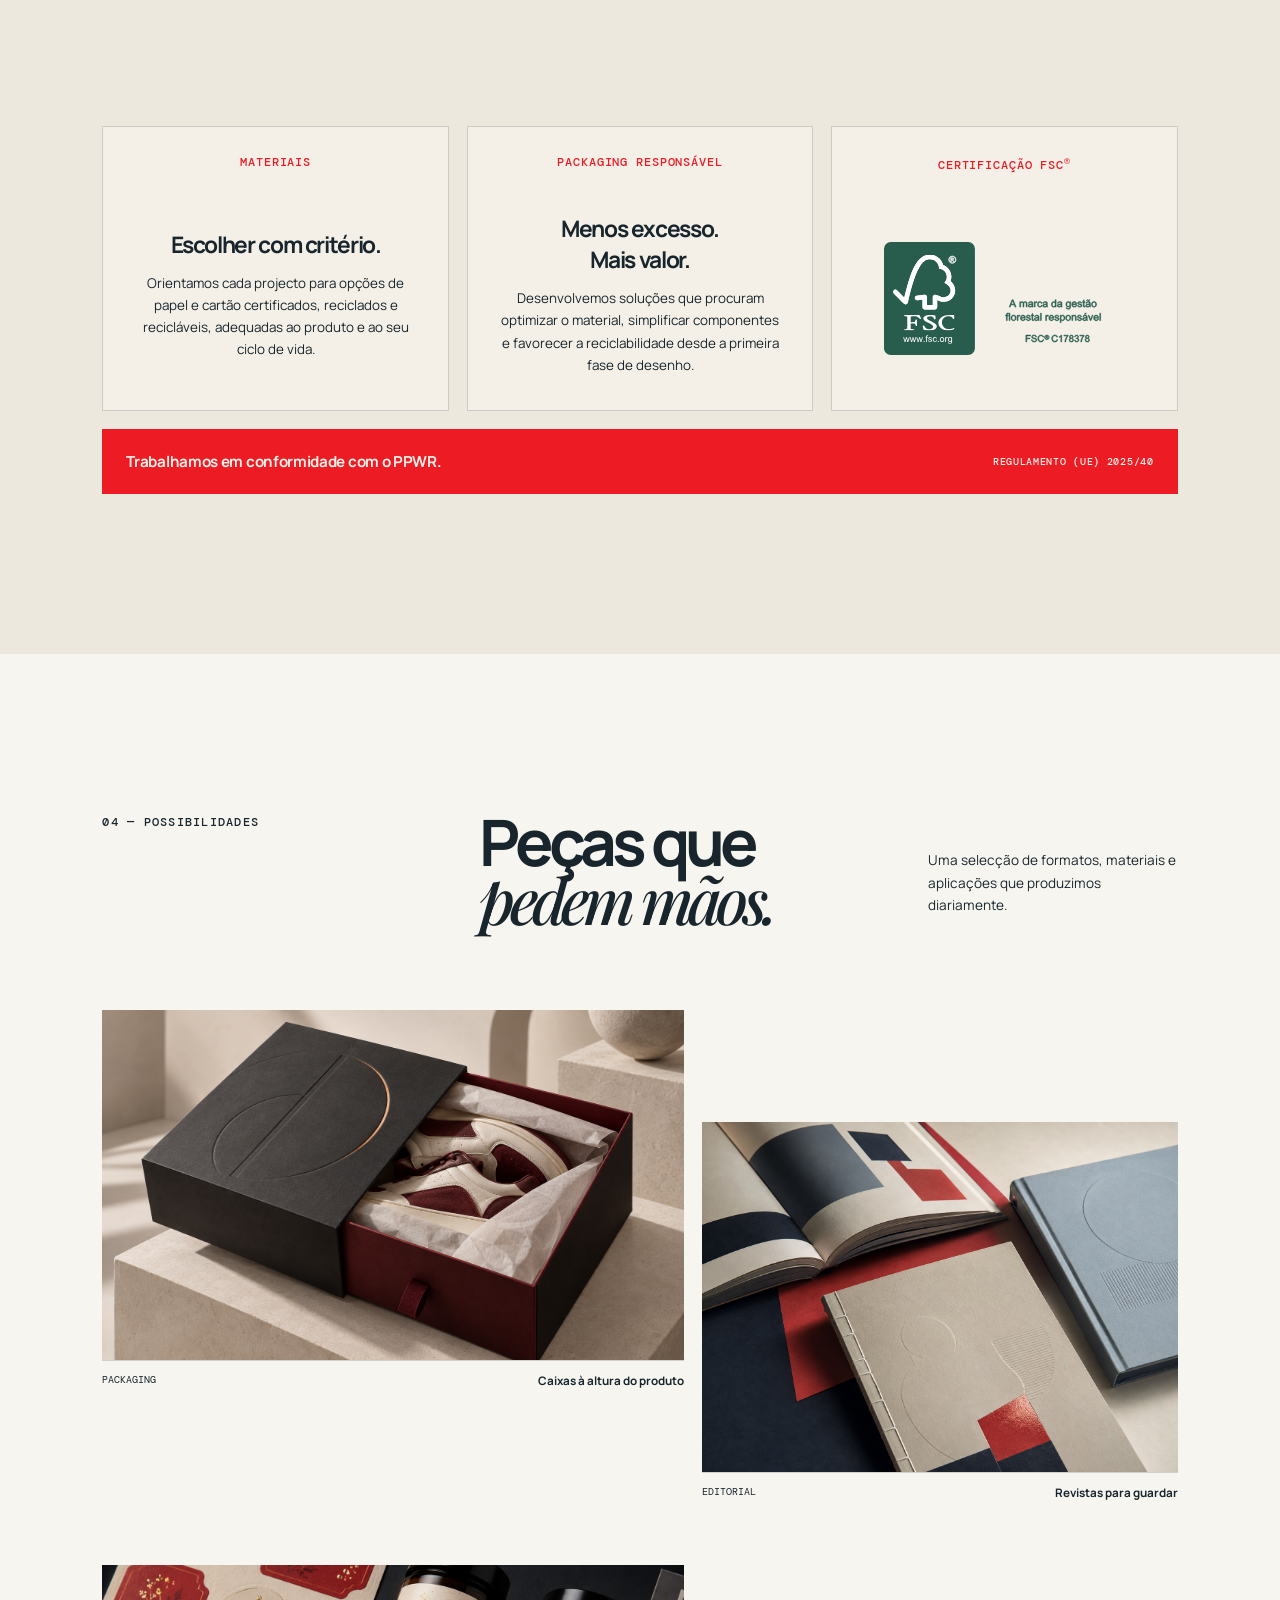
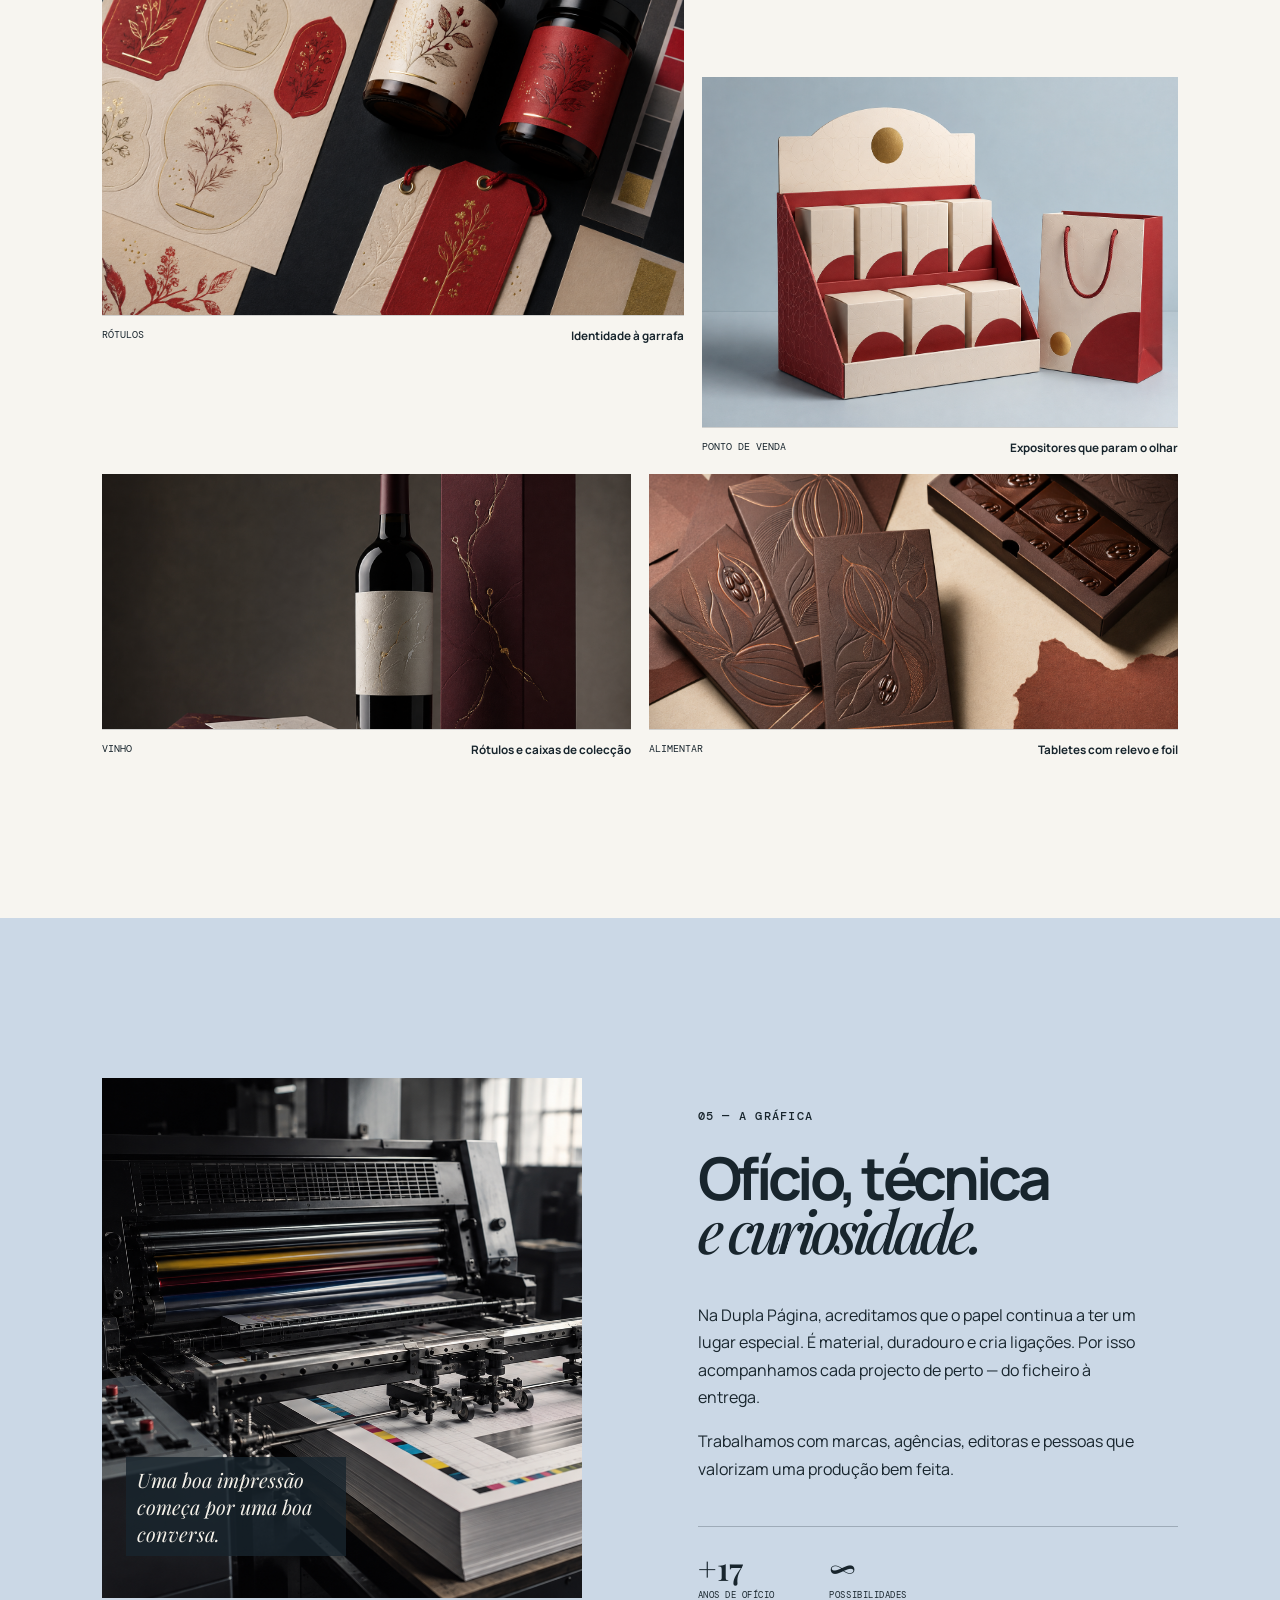
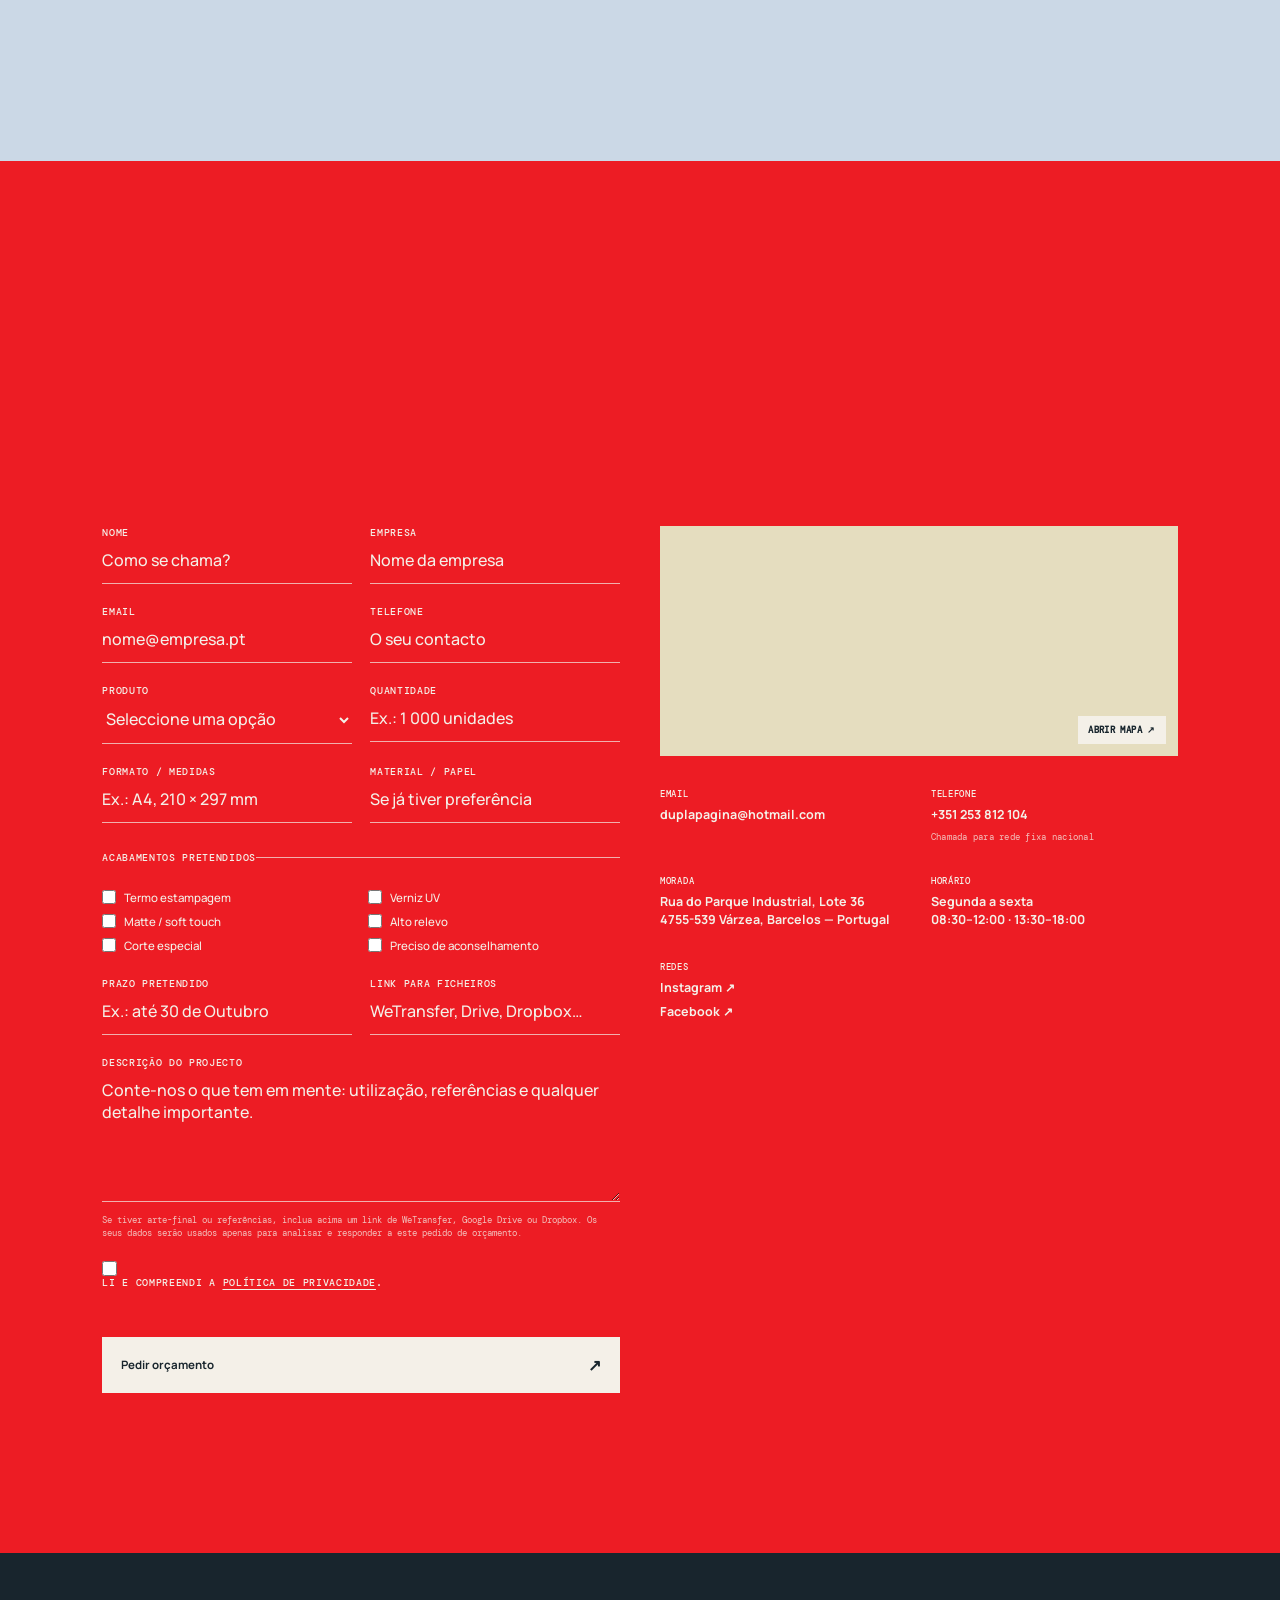
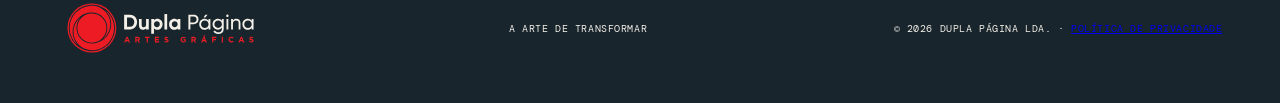
==== commit 15f6c64d: "Add files via upload" ====
--- a/index.html
+++ b/index.html
@@ -87,6 +87,17 @@
       .ppwr-note b { color: var(--cream); font-size: .95rem; letter-spacing: -.02em; }.ppwr-note span { color: var(--cream); font: 500 .62rem var(--mono); text-transform: uppercase; letter-spacing: .07em; }
       .back-to-top { position: fixed; right: 24px; bottom: 24px; z-index: 20; width: 48px; height: 48px; display: grid; place-items: center; background: var(--ink); color: var(--cream); border: 1px solid rgba(244,240,232,.35); border-radius: 50%; text-decoration: none; font: 400 1.25rem var(--sans); box-shadow: 0 8px 20px rgba(24,37,45,.22); transition: transform .2s ease, background .2s ease; }
       .back-to-top:hover { transform: translateY(-4px); background: var(--orange); }
+      .sustainability-popup[hidden], .cookie-banner[hidden] { display: none; }
+      .sustainability-popup { position: fixed; inset: 0; z-index: 60; display: grid; place-items: center; padding: 22px; background: rgba(24,37,45,.42); }
+      .popup-panel { position: relative; width: min(560px, 100%); padding: clamp(30px, 5vw, 52px); overflow: hidden; background: var(--cream); color: var(--ink); box-shadow: 0 28px 70px rgba(0,0,0,.28); }
+      .popup-panel::before { content: ''; position: absolute; top: 0; right: 0; width: 32%; height: 9px; background: var(--orange); }
+      .popup-close { position: absolute; top: 17px; right: 18px; width: 32px; height: 32px; border: 0; background: transparent; color: var(--ink); font: 400 1.65rem var(--sans); line-height: 1; cursor: pointer; }
+      .popup-kicker { margin: 0 0 18px; color: var(--orange); font: 500 .68rem var(--mono); letter-spacing: .08em; text-transform: uppercase; }
+      .popup-panel h2 { max-width: 430px; margin: 0 0 18px; font-size: clamp(2.25rem, 5.4vw, 4rem); line-height: .91; letter-spacing: -.065em; }
+      .popup-panel h2 em { font-family: var(--serif); font-weight: 500; }.popup-panel > p:not(.popup-kicker) { max-width: 450px; margin: 0; font-size: .95rem; line-height: 1.7; }
+      .popup-actions { display: flex; align-items: center; gap: 22px; margin-top: 30px; }.popup-actions .button { padding: 15px 18px; }.popup-dismiss { padding: 0; border: 0; background: transparent; color: var(--ink); font: 500 .72rem var(--sans); text-decoration: underline; text-underline-offset: 4px; cursor: pointer; }
+      .cookie-banner { position: fixed; right: 20px; bottom: 20px; z-index: 70; width: min(480px, calc(100% - 40px)); padding: 22px; background: var(--ink); color: var(--cream); box-shadow: 0 16px 42px rgba(0,0,0,.25); }
+      .cookie-banner p { margin: 0; font-size: .76rem; line-height: 1.6; }.cookie-banner a { color: var(--cream); text-underline-offset: 3px; }.cookie-actions { display: flex; gap: 10px; margin-top: 17px; }.cookie-actions button { padding: 10px 13px; border: 1px solid var(--cream); background: transparent; color: var(--cream); font: 700 .64rem var(--sans); cursor: pointer; }.cookie-actions .cookie-accept { background: var(--cream); color: var(--ink); }
       .official-logo { display: block; line-height: 0; }
       .official-logo img { display: block; width: 218px; height: auto; }
       .footer-logo { display: block; line-height: 0; }
@@ -95,6 +106,7 @@
       @media (max-width: 760px) { .work-extra { grid-template-columns: 1fr; } .work-extra-item img { height: 235px; } }
       @media (max-width: 760px) { .finish-showcase { grid-template-columns: 1fr 1fr; } .finish-card { height: 245px; } }
       @media (max-width: 760px) { .sustainability-heading, .sustainability-grid { grid-template-columns: 1fr; gap: 18px; } .sustainability-grid { margin-top: 3rem; } .sustainability-card { min-height: 230px; } .ppwr-note { display: block; } .ppwr-note span { display: block; margin-top: 8px; } }
+      @media (max-width: 560px) { .popup-actions { align-items: flex-start; flex-direction: column; gap: 16px; } .cookie-banner { right: 12px; bottom: 12px; width: calc(100% - 24px); } }
       @media (max-width: 760px) { .form-row, .finish-options { grid-template-columns: 1fr; gap: 0; } }
       .contact { color: var(--cream); }
       .contact .eyebrow, .contact .contact-top > p:last-child, .contact-form label,
@@ -223,6 +235,10 @@
         </div>
       </section>
     </main>
+    <section class="sustainability-popup" id="sustainability-popup" aria-labelledby="popup-title" aria-modal="true" role="dialog" hidden>
+      <div class="popup-panel"><button class="popup-close" type="button" aria-label="Fechar">×</button><p class="popup-kicker">Packaging responsável · FSC<sup>®</sup></p><h2 id="popup-title">Embalagens pensadas<br /><em>para o próximo capítulo.</em></h2><p>A PPWR está a mudar a forma como as embalagens são pensadas. Desenvolvemos soluções sustentáveis, com certificação FSC<sup>®</sup>, orientadas para a reciclabilidade e para a conformidade do seu projecto.</p><div class="popup-actions"><a class="button button-dark popup-action" href="#contactos">Pedir orçamento sustentável <span>↗</span></a><button class="popup-dismiss" type="button">Agora não</button></div></div>
+    </section>
+    <aside class="cookie-banner" id="cookie-banner" aria-label="Preferências de cookies" hidden><p>Usamos uma preferência no navegador para não voltar a mostrar este aviso durante 30 dias. Pode aceitar ou continuar sem guardar essa preferência. Consulte a <a href="politica-de-privacidade.html">Política de Privacidade</a>.</p><div class="cookie-actions"><button class="cookie-accept" type="button">Aceitar preferências</button><button class="cookie-reject" type="button">Continuar sem guardar</button></div></aside>
     <a class="back-to-top" href="#topo" aria-label="Voltar ao topo" title="Voltar ao topo">↑</a>
     <footer><a class="footer-logo" href="#topo" aria-label="Dupla Página, início"><img src="assets/dupla-pagina-logo-footer.svg" alt="Dupla Página — Artes Gráficas" /></a><p>A Arte de transformar</p><span>© <span id="year"></span> Dupla Página Lda. · <a href="politica-de-privacidade.html">Política de Privacidade</a></span></footer>
     <script src="script.js"></script>
